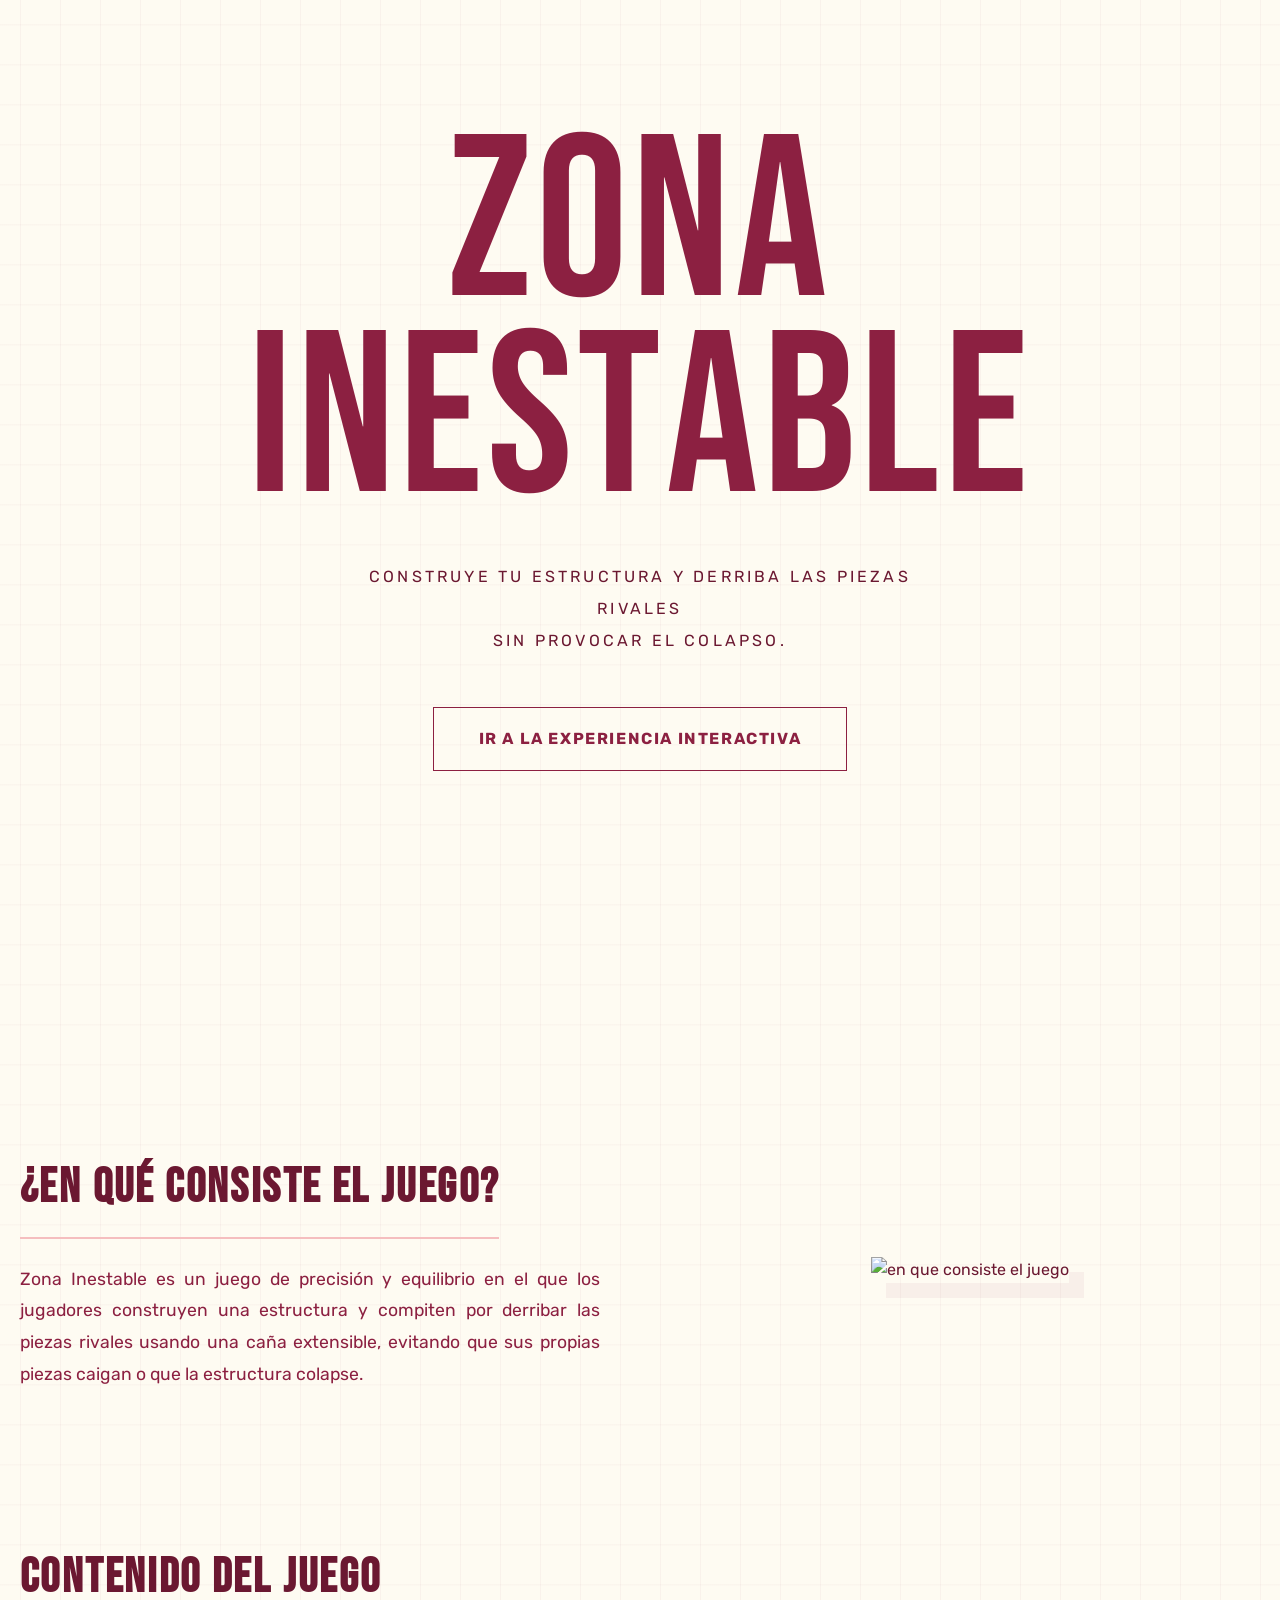
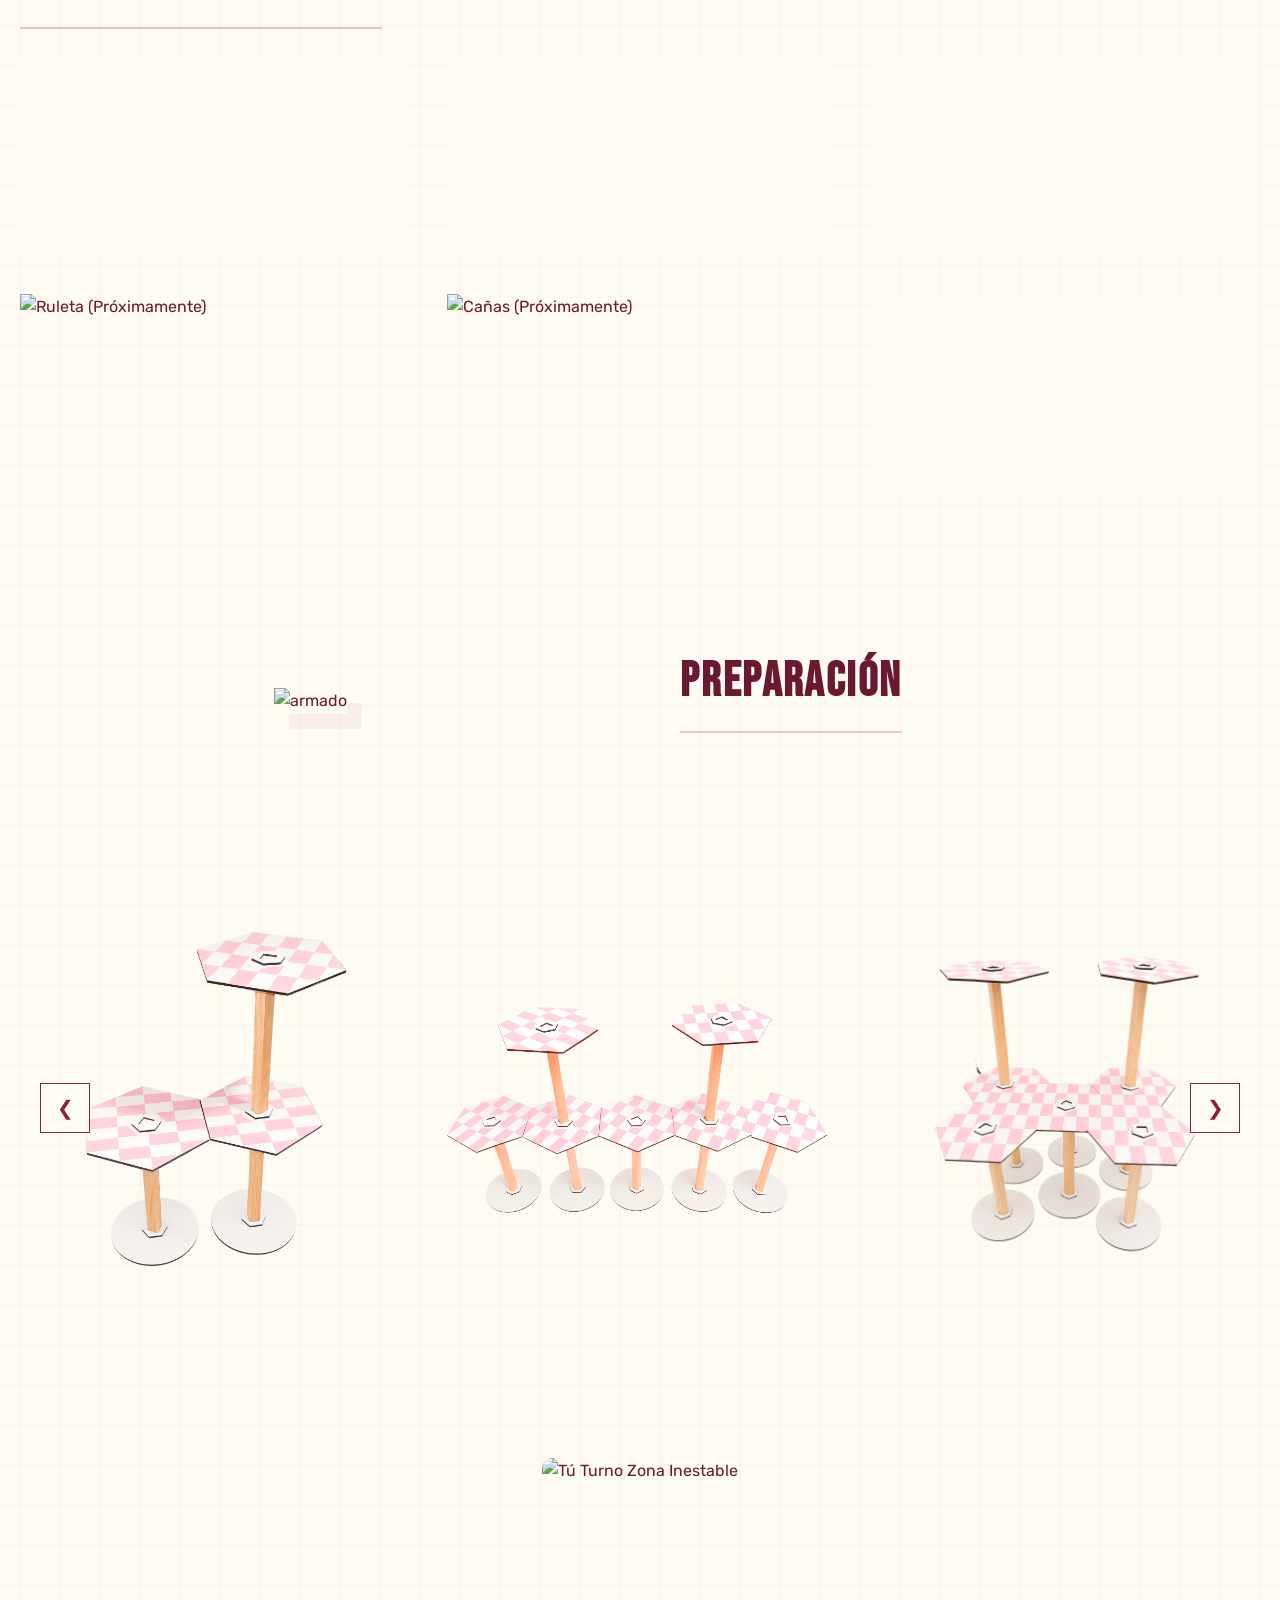
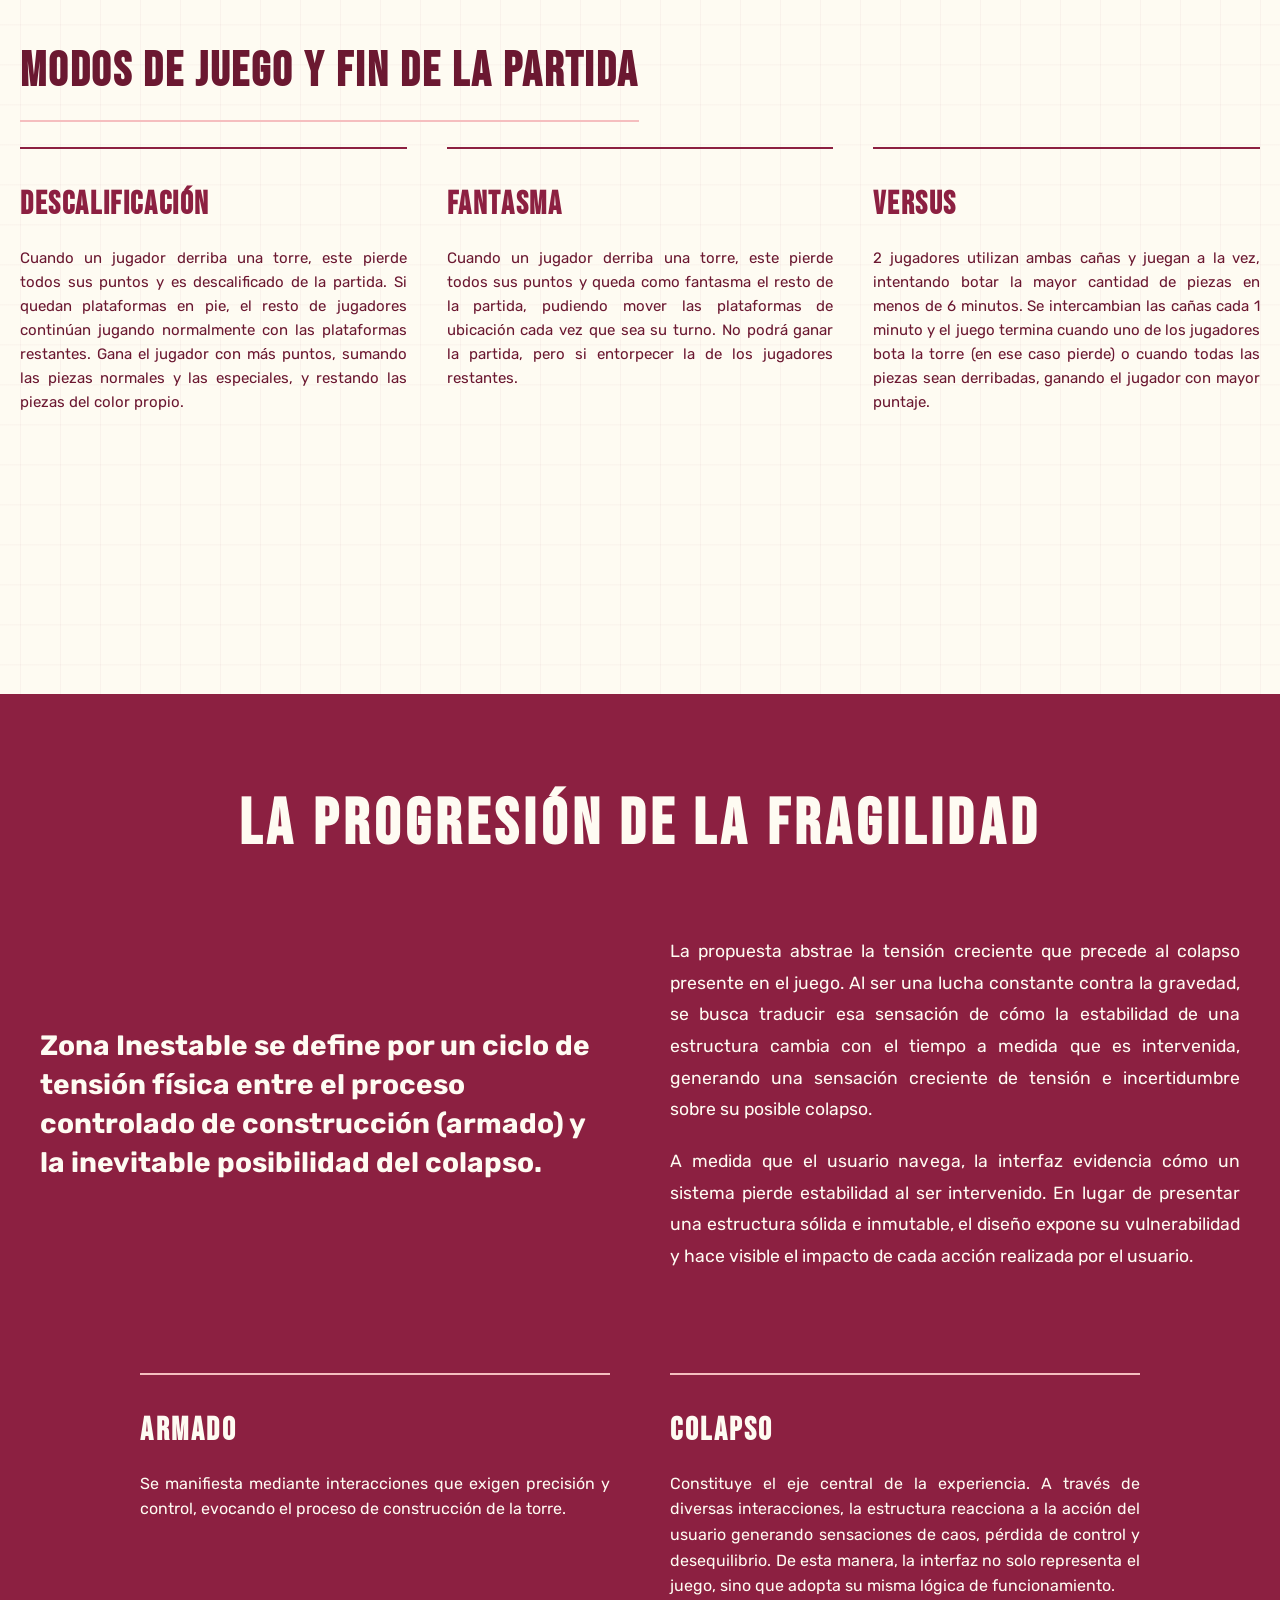
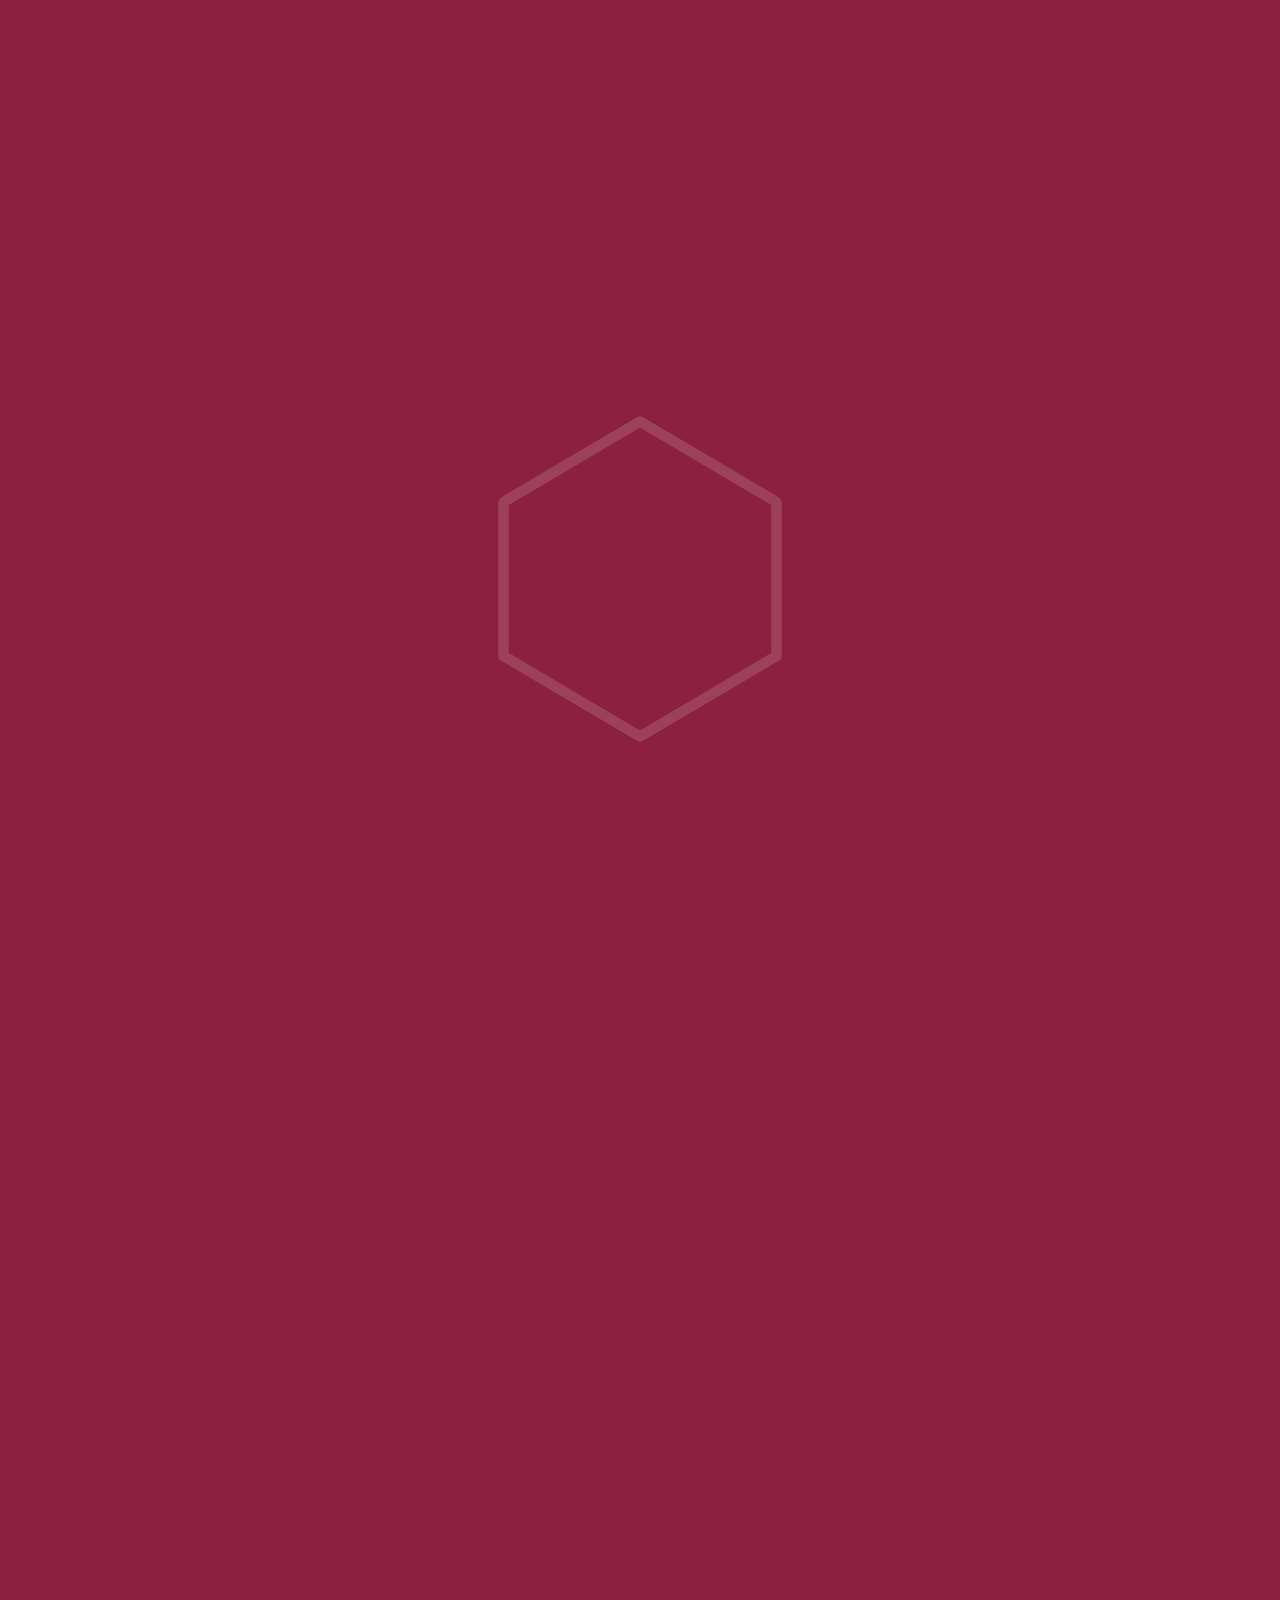
==== index.html @ d94d2a82 "Primera subida del juego Zona Inestable" ====
<!DOCTYPE html>
<html lang="es">
<head>
    <meta charset="UTF-8">
    <meta name="viewport" content="width=device-width, initial-scale=1.0">
    <title>Landing - Zona Inestable</title>
    
    <script type="importmap">
        {
            "imports": {
                "three": "https://unpkg.com/three@0.160.0/build/three.module.js"
            }
        }
    </script>
    
    <link rel="stylesheet" href="style.css">
</head>
<body>

    <nav class="franja-nav" id="main-nav">
        <ul class="nav-list">
            <li><a href="#que-es" class="nav-link">Qué es</a></li>
            <li><a href="#galeria" class="nav-link">Contenido</a></li>
            <li><a href="#preparacion" class="nav-link">Preparación</a></li>
            <li><a href="#tu-turno" class="nav-link">Tu Turno</a></li>
            <li><a href="#modos" class="nav-link">Modos</a></li>
            <li><a href="#concepto" class="nav-link">Concepto</a></li>
        </ul>
    </nav>

    <section class="hero" id="slide-hero">
        <div class="hero-content">
            <h1 class="hero-title" id="hero-title">
                <span class="word">
                    <span class="letter z-tension">Z</span><span class="letter">O</span><span class="letter">N</span><span class="letter">A</span>
                </span>
                <br>
                <span class="word inestable-tension">
                    <span class="letter">I</span><span class="letter">N</span><span class="letter">E</span><span class="letter">S</span><span class="letter">T</span><span class="letter">A</span><span class="letter">B</span><span class="letter">L</span><span class="letter">E</span>
                </span>
            </h1>
            <p class="hero-subtitle">
                Construye tu estructura y derriba las piezas rivales <br> sin provocar el colapso.
            </p>
            <a href="juego.html" class="btn hero-btn">IR A LA EXPERIENCIA INTERACTIVA</a>
        </div>
    </section>

    <section class="seccion-juego scroll-section" id="que-es">
        <div class="bloque-informacion">
            <h2 class="titulo-seccion">¿En qué consiste el juego?</h2>
            <p class="cuerpo-texto">
                Zona Inestable es un juego de precisión y equilibrio en el que los jugadores construyen una estructura y compiten por derribar las piezas rivales usando una caña extensible, evitando que sus propias piezas caigan o que la estructura colapse. <br>
            </p>
        </div>
        <div class="bloque-imagen">
            <img src="assets/enqueconsisteeljuego.gif" alt="en que consiste el juego">
        </div>
    </section>

<section id="galeria" class="galeria scroll-section">
    <h2>CONTENIDO DEL JUEGO</h2>
    <div class="grid">
        <div id="contenedor-plataforma-3d" class="item-3d"></div>
        <div id="contenedor-pilar-3d" class="item-3d"></div>
        <div id="contenedor-base-3d" class="item-3d"></div>
        
        <img src="assets/ruleta.png" alt="Ruleta (Próximamente)">
        <img src="assets/canas.png" alt="Cañas (Próximamente)">
        <div id="contenedor-conjunto-piezas-3d" class="item-3d"></div>
    </div>
</section>

    <div class="lightbox" id="lightbox">
        <span class="cerrar">&times;</span>
        <img id="imagen-ampliada" src="" alt="">
    </div>

    <section class="seccion-juego inversa scroll-section" id="preparacion">
        <div class="bloque-informacion">
            <h2 class="titulo-seccion">PREPARACIÓN</h2>
            <p class="cuerpo-texto">
               
        </div>
        <div class="bloque-imagen">
            <img src="assets/armado.gif" alt="armado">
        </div>
    </section>

    <div class="carrusel-container">
        <div class="carrusel-track" id="track">
            <img src="assets/torre editable 1.png" id="foto1" alt="torre 1.png">
            <img src="assets/torre editable 2.png" id="foto2" alt="torre 2.png">
            <img src="assets/torre editable 3.png" id="foto3" alt="torre 3.png">
            <img src="assets/torre editable 4.png" id="foto4" alt="torre 4.png">
            <img src="assets/torre editable 5.png" id="foto5" alt="torre 5.png">
        </div>
        <button class="btn-carrusel prev" onclick="mover(-1)">&#10094;</button>
        <button class="btn-carrusel next" onclick="mover(1)">&#10095;</button>
    </div>

    
        <div style="flex: 1; display: flex; justify-content: center;">
            <img src="tu-imagen.jpg" alt="Tú Turno Zona Inestable" style="max-width: 100%; height: auto; border-radius: 10px;">
        </div>
    </section>

    <section class="contenedor-principal scroll-section" id="modos">
        <h1 class="titulo-seccion">MODOS DE JUEGO Y FIN DE LA PARTIDA</h1>
        <div class="grid-modos">
            <article class="tarjeta-modo">
                <h2>DESCALIFICACIÓN</h2>
                <p>Cuando un jugador derriba una torre, este pierde todos sus puntos y es descalificado de la partida. Si quedan plataformas en pie, el resto de jugadores continúan jugando normalmente con las plataformas restantes. Gana el jugador con más puntos, sumando las piezas normales y las especiales, y restando las piezas del color propio.</p>
            </article>

            <article class="tarjeta-modo">
                <h2>FANTASMA</h2>
                <p>Cuando un jugador derriba una torre, este pierde todos sus puntos y queda como fantasma el resto de la partida, pudiendo mover las plataformas de ubicación cada vez que sea su turno. No podrá ganar la partida, pero si entorpecer la de los jugadores restantes.</p>
            </article>

            <article class="tarjeta-modo">
                <h2>VERSUS</h2>
                <p>2 jugadores utilizan ambas cañas y juegan a la vez, intentando botar la mayor cantidad de piezas en menos de 6 minutos. Se intercambian las cañas cada 1 minuto y el juego termina cuando uno de los jugadores bota la torre (en ese caso pierde) o cuando todas las piezas sean derribadas, ganando el jugador con mayor puntaje.</p>
            </article>
        </div>
    </section>

    <section class="seccion-concepto scroll-section" id="concepto">
        <div class="contenedor-principal">
            <h2 class="titulo-concepto">LA PROGRESIÓN DE LA FRAGILIDAD</h2>
            <div class="dos-columnas-texto">
                <div class="columna">
                    <p class="destacado">Zona Inestable se define por un ciclo de tensión física entre el proceso controlado de construcción (armado) y la inevitable posibilidad del colapso.</p>
                </div>
                <div class="columna">
                    <p>La propuesta abstrae la tensión creciente que precede al colapso presente en el juego. Al ser una lucha constante contra la gravedad, se busca traducir esa sensación de cómo la estabilidad de una estructura cambia con el tiempo a medida que es intervenida, generando una sensación creciente de tensión e incertidumbre sobre su posible colapso.</p>
                    <p>A medida que el usuario navega, la interfaz evidencia cómo un sistema pierde estabilidad al ser intervenido. En lugar de presentar una estructura sólida e inmutable, el diseño expone su vulnerabilidad y hace visible el impacto de cada acción realizada por el usuario.</p>
                </div>
            </div>

            <div class="concepto-fases">
                <div class="tarjeta-fase armado">
                    <h3>ARMADO</h3>
                    <p>Se manifiesta mediante interacciones que exigen precisión y control, evocando el proceso de construcción de la torre.</p>
                </div>
                <div class="tarjeta-fase colapso">
                    <h3>COLAPSO</h3>
                    <p>Constituye el eje central de la experiencia. A través de diversas interacciones, la estructura reacciona a la acción del usuario generando sensaciones de caos, pérdida de control y desequilibrio. De esta manera, la interfaz no solo representa el juego, sino que adopta su misma lógica de funcionamiento.</p>
                </div>
            </div>
        </div>
    </section>

    <section class="portal-transicion">
      <div class="portal-sticky">
        <div class="portal-circulo-wrapper">
          
          <svg class="portal-svg" viewBox="0 0 100 100">
            <polygon class="figura-fondo" points="50,5 89,28 89,72 50,95 11,72 11,28"></polygon>
            <polygon class="figura-progreso" pathLength="100" points="50,5 89,28 89,72 50,95 11,72 11,28"></polygon>
          </svg>

          <div id="boton-portal" class="portal-enlace">
            <span class="texto-entrar">EXPERIENCIA<br>INTERACTIVA</span>
          </div>

        </div>
      </div>
    </section>


<script src="https://cdnjs.cloudflare.com/ajax/libs/gsap/3.12.2/gsap.min.js"></script>
    <script src="https://cdnjs.cloudflare.com/ajax/libs/gsap/3.12.2/ScrollTrigger.min.js"></script>
    <script src="script.js"></script>
    
    <script type="module" src="plataforma3d.js"></script>
    <script type="module" src="pilar3d.js"></script> 
    <script type="module" src="base3d.js"></script> <script type="module" src="conjuntopiezas3d.js"></script>
    
</body>
</html>
---- style.css ----
@import url('https://fonts.googleapis.com/css2?family=Rubik:wght@400;700;900&display=swap');
@import url('https://fonts.googleapis.com/css2?family=Bebas+Neue&display=swap');

* {
    margin: 0;
    padding: 0;
    box-sizing: border-box;
}

html {
    scroll-behavior: smooth;
}

/* ================================= */
/* GLOBAL Y RETÍCULA ARQUITECTÓNICA  */
/* ================================= */
body {
    font-family: 'Rubik', sans-serif;
    background-color: #FEFBF2;
    /* Retícula muy sutil de fondo */
    background-image: 
        linear-gradient(rgba(140, 32, 65, 0.04) 1px, transparent 1px),
        linear-gradient(90deg, rgba(140, 32, 65, 0.04) 1px, transparent 1px);
    background-size: 40px 40px;
    background-position: center center;
    color: #6B1831;
    line-height: 1.6;
}

/* ================================= */
/* HERO (PORTADA EDITORIAL)          */
/* ================================= */
.hero {
    position: relative;
    height: 100vh;
    display: flex;
    justify-content: center;
    align-items: center;
    text-align: center;
    overflow: hidden; 
}

/* El plano arquitectónico que aparece con el scroll */
.hero-grid-bg {
    position: absolute;
    inset: 0;

    background-image:
        linear-gradient(rgba(140,32,65,.08) 1px, transparent 1px),
        linear-gradient(90deg, rgba(140,32,65,.08) 1px, transparent 1px);

    background-size: 80px 80px;

    opacity: 0;

    transform-origin: center center;

    z-index: 1;

    pointer-events: none;
}

.hero-content {
    position: relative;
    z-index: 2;
    max-width: 1000px;
    padding: 20px;
    display: flex;
    flex-direction: column;
    align-items: center;
}

/* Título Monumental */
.hero h1.hero-title {
    font-family: 'Bebas Neue', sans-serif;
    font-size: clamp(10rem, 18vw, 18rem);
    line-height: 0.85;
    letter-spacing: 0.02em;
    font-weight: normal;
    margin-bottom: 40px;
    color: #8C2041;
}

/* Estructura modular del título */
.hero-title .word {
    display: inline-flex;
    overflow: visible;
}

.hero-title .letter {
    display: inline-block;
    /* Punto de anclaje inferior para simular peso estructural */
    transform-origin: bottom center; 
    will-change: transform;
}

/* Subtítulo Editorial */
.hero-subtitle {
    font-family: 'Rubik', sans-serif;
    font-size: 1rem;
    text-transform: uppercase;
    letter-spacing: 0.2em; /* Tracking amplio y refinado */
    text-align: center;
    line-height: 2;
    color: #6B1831;
    margin-bottom: 50px;   
    max-width: 600px;
    margin-left: auto;
    margin-right: auto;
}

/* Botón Minimalista */
.hero-btn {
    display: inline-block;
    padding: 18px 45px;
    background: transparent;
    color: #8C2041;
    border: 1px solid #8C2041;
    border-radius: 0px; /* Bordes rectos y afilados */
    font-weight: 700;
    letter-spacing: 0.1em;
    text-decoration: none;
    transition: all 0.4s cubic-bezier(0.165, 0.84, 0.44, 1);
    font-family: 'Rubik', sans-serif;
    text-transform: uppercase;
}

.hero-btn:hover {
    transform: translateY(-4px);
    background-color: #8C2041;
    color: #FEFBF2;
    box-shadow: 0 15px 25px rgba(140, 32, 65, 0.15); /* Sombra tensa */
}


/* ================================= */
/* ESTRUCTURA INTERNA DE SECCIONES   */
/* ================================= */
.seccion-juego, .galeria, .contenedor-principal {
    max-width: 1400px;
    margin-left: auto;
    margin-right: auto;
    padding: 0 20px; 
}

.seccion-juego {
    display: flex;         
    align-items: center;   
    justify-content: space-between; 
    gap: 80px;          
}

.seccion-juego.inversa {
    flex-direction: row-reverse;
}

.bloque-informacion {
    flex: 1;          
    text-align: left; 
}

.bloque-imagen {
    flex: 1;          
    display: flex;
    justify-content: center;
}

.bloque-imagen img {
    max-width: 100%;       
    height: auto;
    border-radius: 0px; /* Arquitectónico, sin bordes redondeados */
    box-shadow: 15px 15px 0px rgba(140, 32, 65, 0.05); /* Sombra de offset constructiva */
}

.titulo-seccion, .galeria h2 {
    font-family: 'Bebas Neue', sans-serif;
    font-size: 48px; /* Títulos con más jerarquía */
    text-align: left; 
    color: #6B1831;
    letter-spacing: 0.05em; 
    text-transform: uppercase;
    margin-bottom: 25px;
    border-bottom: 2px solid #F5BEBF; /* Viga base sutil */
    padding-bottom: 10px;
    display: inline-block;
}

.cuerpo-texto {
    font-family: 'Rubik', sans-serif;
    font-size: 1.1rem;
    font-weight: 400;
    line-height: 1.8;
    color: #8C2041; 
    text-align: justify; /* Look editorial */
}

/* ================================= */
/* GALERÍA                           */
/* ================================= */
.grid {
    display: grid;
    /* Cambiamos de 4 a 3 columnas iguales */
    grid-template-columns: repeat(3, 1fr); 
    /* Aumenté un poco la separación (de 20px a 40px) para que respiren mejor al ser más grandes */
    gap: 40px; 
}

.grid img {
    width: 100%;
    height: 200px;      
    object-fit: cover;  
    border-radius: 0px; /* Geométrico */
    cursor: pointer;
    transition: transform 0.4s cubic-bezier(0.165, 0.84, 0.44, 1);
}

.grid img:hover {
    transform: scale(1.05);
}

.lightbox {
    display: none;
    position: fixed;
    inset: 0;
    background: rgba(0,0,0,.9);
    justify-content: center;
    align-items: center;
    z-index: 999;
}

.lightbox img {
    max-width: 90%;
    max-height: 85%;
    border-radius: 0px;
}

.cerrar {
    position: absolute;
    top: 20px;
    right: 40px;
    color: white;
    font-size: 3rem;
    cursor: pointer;
}

/* ================================= */
/* CARRUSEL                          */
/* ================================= */
.carrusel-container {
    overflow: hidden;
    width: 100%;
    position: relative; 
}

.carrusel-track {
    display: flex;
    transition: transform 0.6s cubic-bezier(0.165, 0.84, 0.44, 1); 
}

.carrusel-track img {
    min-width: 33.33%; 
    height: 400px; 
    padding: 10px;
    transition: transform 0.4s ease; 
    cursor: pointer; 
    position: relative; 
}

.carrusel-track img:hover {
    transform: scale(1.05); 
    z-index: 5; 
}

.btn-carrusel {
    position: absolute;
    top: 50%;
    transform: translateY(-50%);
    background-color: #FEFBF2;
    color: #8C2041;
    border: 1px solid #8C2041;
    width: 50px;
    height: 50px;
    border-radius: 0px; /* Geométrico */
    font-size: 20px;
    cursor: pointer;
    z-index: 10;
    display: flex;
    justify-content: center;
    align-items: center;
    transition: all 0.3s ease;
}

.btn-carrusel.prev { left: 40px; }
.btn-carrusel.next { right: 40px; }

.btn-carrusel:hover {
    background-color: #8C2041;
    color: #FEFBF2;
}

#foto1 { object-fit: contain; object-position: center; background-color: transparent; }
#foto2 { object-fit: contain; background-color: transparent; }
#foto3 { object-fit: contain; padding: 20px; background-color: transparent; }
#foto4 { object-fit: cover; object-position: top; background-color: transparent; }
#foto5 { object-fit: cover; background-color: transparent; }

/* ================================= */
/* MODOS DE JUEGO (TARJETAS)         */
/* ================================= */
.grid-modos {
    display: flex;
    gap: 40px;
    justify-content: space-between;
}

.tarjeta-modo {
    background-color: transparent; /* Aspecto editorial, sin cajas de color */
    border-top: 2px solid #8C2041; /* Viga superior */
    border-radius: 0px;
    padding: 30px 0;
    flex: 1;
    box-shadow: none;
    transition: transform 0.4s ease;
}

.tarjeta-modo:hover {
    transform: translateY(-5px); /* Tensión de levantamiento sutil */
}

.tarjeta-modo h2 {
    font-family: 'Bebas Neue', sans-serif;
    color: #8C2041;
    font-size: 32px;
    letter-spacing: 0.05em;
    margin-bottom: 15px;
}

.tarjeta-modo p {
    font-family: 'Rubik', sans-serif;
    font-size: 15px;
    color: #6B1831;
    text-align: justify;
    line-height: 1.6;
}

/* ================================================= */
/* SECCIÓN CONCEPTUAL Y PORTAL (FONDO FRAMBUESA)     */
/* ================================================= */
.seccion-concepto {
    background-color: #8C2041; 
    padding: 80px 20px 100px 20px; 
    width: 100%; 
}

.seccion-concepto .contenedor-principal {
    margin-top: 0 !important; 
    margin-bottom: 0 !important;
}

.titulo-concepto {
    font-family: 'Bebas Neue', sans-serif;
    font-size: 64px;
    color: #FEFBF2; 
    letter-spacing: 0.08em;
    text-align: center; 
    margin-bottom: 60px; 
}

.dos-columnas-texto {
    display: flex;
    gap: 60px; 
    justify-content: space-between;
    align-items: center; 
}

.dos-columnas-texto .columna {
    flex: 1; 
    text-align: left;
}

.dos-columnas-texto p {
    font-family: 'Rubik', sans-serif;
    font-size: 1.1rem;
    color: #FEFBF2; 
    line-height: 1.8;
    margin-bottom: 20px;
    text-align: justify;
}

.dos-columnas-texto .destacado {
    font-size: 28px;
    font-weight: 700; 
    line-height: 1.4;
    text-align: left;
}

.concepto-fases {
    display: flex;
    max-width: 1000px;
    margin: 80px auto 0 auto; 
    gap: 60px;
    justify-content: center;
}

.tarjeta-fase {
    flex: 1;
    padding: 30px 0;
    border: none;
    border-top: 2px solid #F5BEBF; /* Viga de contraste */
    border-radius: 0px;
    background-color: transparent; 
    transition: all 0.5s cubic-bezier(0.165, 0.84, 0.44, 1); 
    text-align: left;
}

.tarjeta-fase h3 {
    font-family: 'Bebas Neue', sans-serif;
    font-size: 32px;
    letter-spacing: 0.08em;
    margin-bottom: 15px;
    color: #FEFBF2; 
}

.tarjeta-fase p {
    font-family: 'Rubik', sans-serif;
    font-size: 16px;
    line-height: 1.6;
    color: #FEFBF2; 
    text-align: justify;
}

.tarjeta-fase.armado:hover,
.tarjeta-fase.colapso:hover {
    background-color: transparent; 
    transform: translateY(-8px); 
    border-color: #A6DDE5; /* Toque celeste sutil en la viga al pasar el mouse */
    box-shadow: none; 
}

/* ================================= */
/* PORTAL DE TRANSICIÓN FINAL        */
/* ================================= */
.portal-transicion {
  height: 600vh; 
  background-color: #8C2041; 
  position: relative;
  margin-top: 0; 
  width: 100%;
}

.portal-sticky {
  position: sticky;
  top: 0;
  height: 100vh; 
  display: flex;
  justify-content: center;
  align-items: center;
  overflow: hidden;
}

.portal-circulo-wrapper {
  position: relative;
  width: 350px; 
  height: 350px;
}

.portal-svg {
  width: 100%;
  height: 100%;
}

.portal-svg polygon {
  fill: none;
  stroke-width: 3; 
  stroke-linejoin: round; 
}

.figura-fondo {
  stroke: rgba(254, 251, 242, 0.15); 
}

.figura-progreso {
  stroke: #FEFBF2; 
  stroke-dasharray: 100; 
  stroke-dashoffset: 100; 
  filter: drop-shadow(0px 0px 8px rgba(254, 251, 242, 0.6)); 
}

.portal-enlace {
  position: absolute;
  top: 0; left: 0; right: 0; bottom: 0;
  display: flex;
  justify-content: center;
  align-items: center;
  text-align: center;
  color: #FEFBF2; 
  font-family: 'Rubik', sans-serif; 
  font-size: 20px;
  letter-spacing: 2px;
  font-weight: bold;
  opacity: 0; 
  transform: scale(0.9);
  transition: opacity 0.5s ease, transform 0.5s ease;
}

/* ================================= */
/* MENÚ DE NAVEGACIÓN FLOTANTE       */
/* ================================= */
.franja-nav {
    position: fixed; 
    top: 0; 
    left: 0; 
    width: 100%; 
    height: 80px;
    padding: 0 4vw; 
    display: flex; 
    justify-content: flex-end; 
    align-items: center;
    background: #FEFBF2; 
    backdrop-filter: blur(5px);
    border-bottom: 1px solid rgba(140, 32, 65, 0.1); 
    z-index: 1000;
    opacity: 0; 
    transform: translateY(-20px); 
    transition: all 0.5s ease;
}

.franja-nav.is-visible { 
    opacity: 1; 
    transform: translateY(0); 
}

.nav-list {
    display: flex;
    gap: 30px;
    list-style: none;
    margin: 0;
    padding: 0;
}

.nav-link {
    text-decoration: none; 
    color: #a89c9f; 
    font-size: 0.85rem;
    font-weight: bold; 
    letter-spacing: 1px; 
    text-transform: uppercase;
    transition: color 0.3s ease;
    font-family: 'Rubik', sans-serif;
}

.nav-link:hover { color: #8C2041; }
.nav-link.active-nav { color: #8C2041; border-bottom: 2px solid #8C2041; padding-bottom: 5px; }

/* ================================= */
/* RESPONSIVE (MÓVILES)              */
/* ================================= */
@media(max-width: 768px) {
    .hero h1.hero-title { font-size: 80px; }
    .hero p.hero-subtitle { font-size: 0.9rem; letter-spacing: 0.1em; }
    
    .seccion-juego, .seccion-juego.inversa {
        flex-direction: column;
        text-align: center;
        gap: 40px;
    }
    
    .bloque-informacion, .cuerpo-texto, .titulo-seccion {
        text-align: center; 
    }
    
    .grid { grid-template-columns: repeat(2, 1fr); }
    .grid-modos { flex-direction: column; }
    
    .dos-columnas-texto {
        flex-direction: column;
        gap: 30px;
    }
    .titulo-concepto {
        font-size: 40px;
    }

    .concepto-fases {
        flex-direction: column;
    }
}

/* ================================================= */
/* TABLERO DE CONTROL DE SALTOS (SCROLL-MARGIN)      */
/* ================================================= */
#que-es { scroll-margin-top: 140px; }
#galeria { scroll-margin-top: 160px; }
#preparacion { scroll-margin-top: 120px; }
#tu-turno { scroll-margin-top: 130px; }
#modos { scroll-margin-top: 150px; }
#concepto { scroll-margin-top: 88px; }

/* ================================= */
/* TABLERO DE MÁRGENES INDIVIDUALES  */
/* ================================= */
#que-es {
    margin-top: 250px;     
    margin-bottom: 150px; 
}

#galeria {
    margin-top: 150px;
    margin-bottom: 150px;
}

#preparacion {
    margin-top: 150px;
    margin-bottom: 150px;
}

.carrusel-container {
    margin-top: 150px;
    margin-bottom: 150px;
}

#tu-turno {
    margin-top: 150px;
    margin-bottom: 150px;
}

#modos {
    margin-top: 150px;
    margin-bottom: 250px; 
}

.seccion-concepto {
    margin-top: 150px; 
    margin-bottom: 0px; 
}


.hero-title {
    position: relative;
    z-index: 5;
}

.hero-subtitle {
    position: relative;
    z-index: 5;
}

.hero-btn {
    position: relative;
    z-index: 5;
}


/* ================================================= */
/* TENSIÓN ESTRUCTURAL (HERO)                        */
/* ================================================= */
.z-tension {
    display: inline-block;
    /* Movemos el centro de gravedad a la esquina inferior derecha. 
       Esto simula que el pilar pivota y resiste desde su base */
    transform-origin: bottom right; 
    will-change: transform;
}


.inestable-tension {
    display: inline-block;
    /* Que la palabra pivote desde su esquina inferior derecha, igual que la Z */
    transform-origin: bottom right; 
    will-change: transform;
}










/* ================================= */
/* CONTENEDOR 3D INTERACTIVO GALERÍA */
/* ================================= */
.item-3d {
    width: 100%;
    height: 200px; /* Misma altura que tus imágenes de la grid */
    background-color: #FEFBF2; /* Fondo crema para integrarlo */
    cursor: grab;
    position: relative;
    overflow: hidden;
    display: flex;
    justify-content: center;
    align-items: center;
}

.item-3d:active {
    cursor: grabbing; /* Cambia el cursor cuando haces click */
}

.item-3d canvas {
    display: block;
    width: 100% !important;
    height: 100% !important;
    outline: none;
}
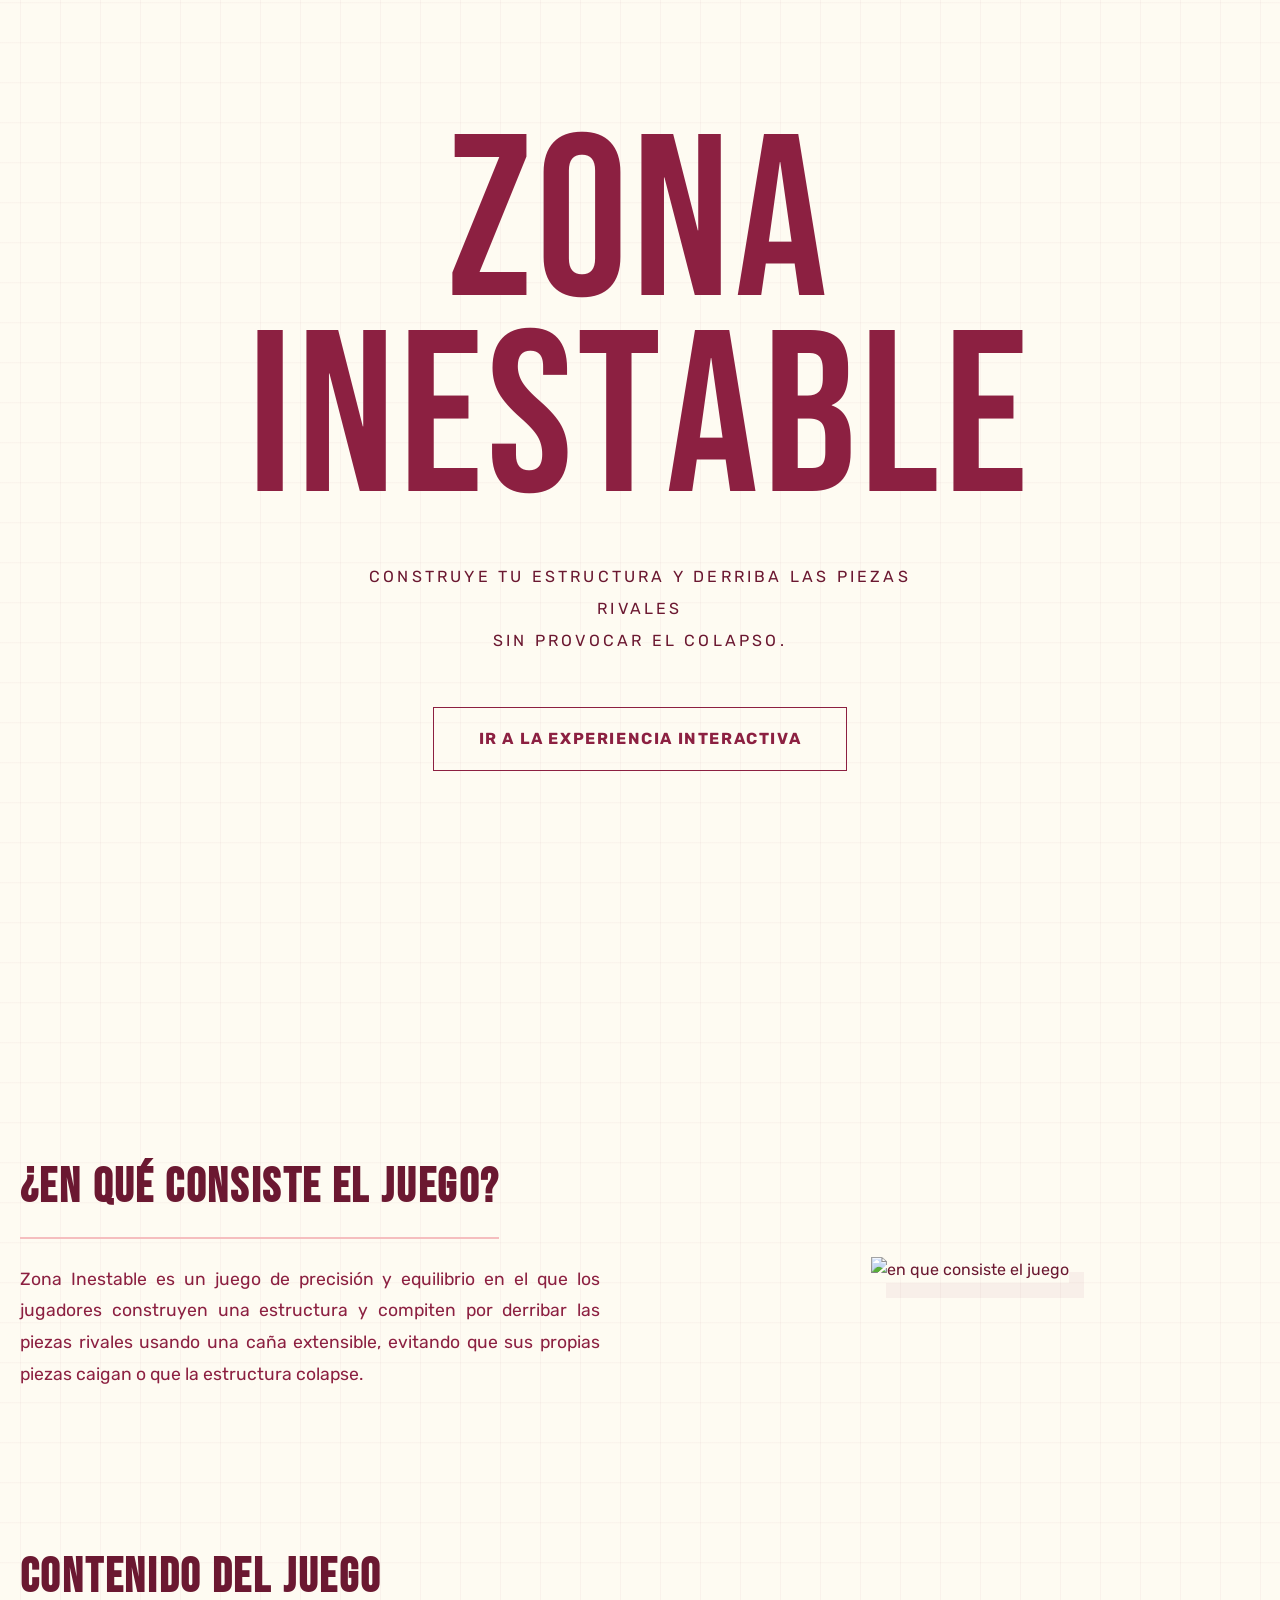
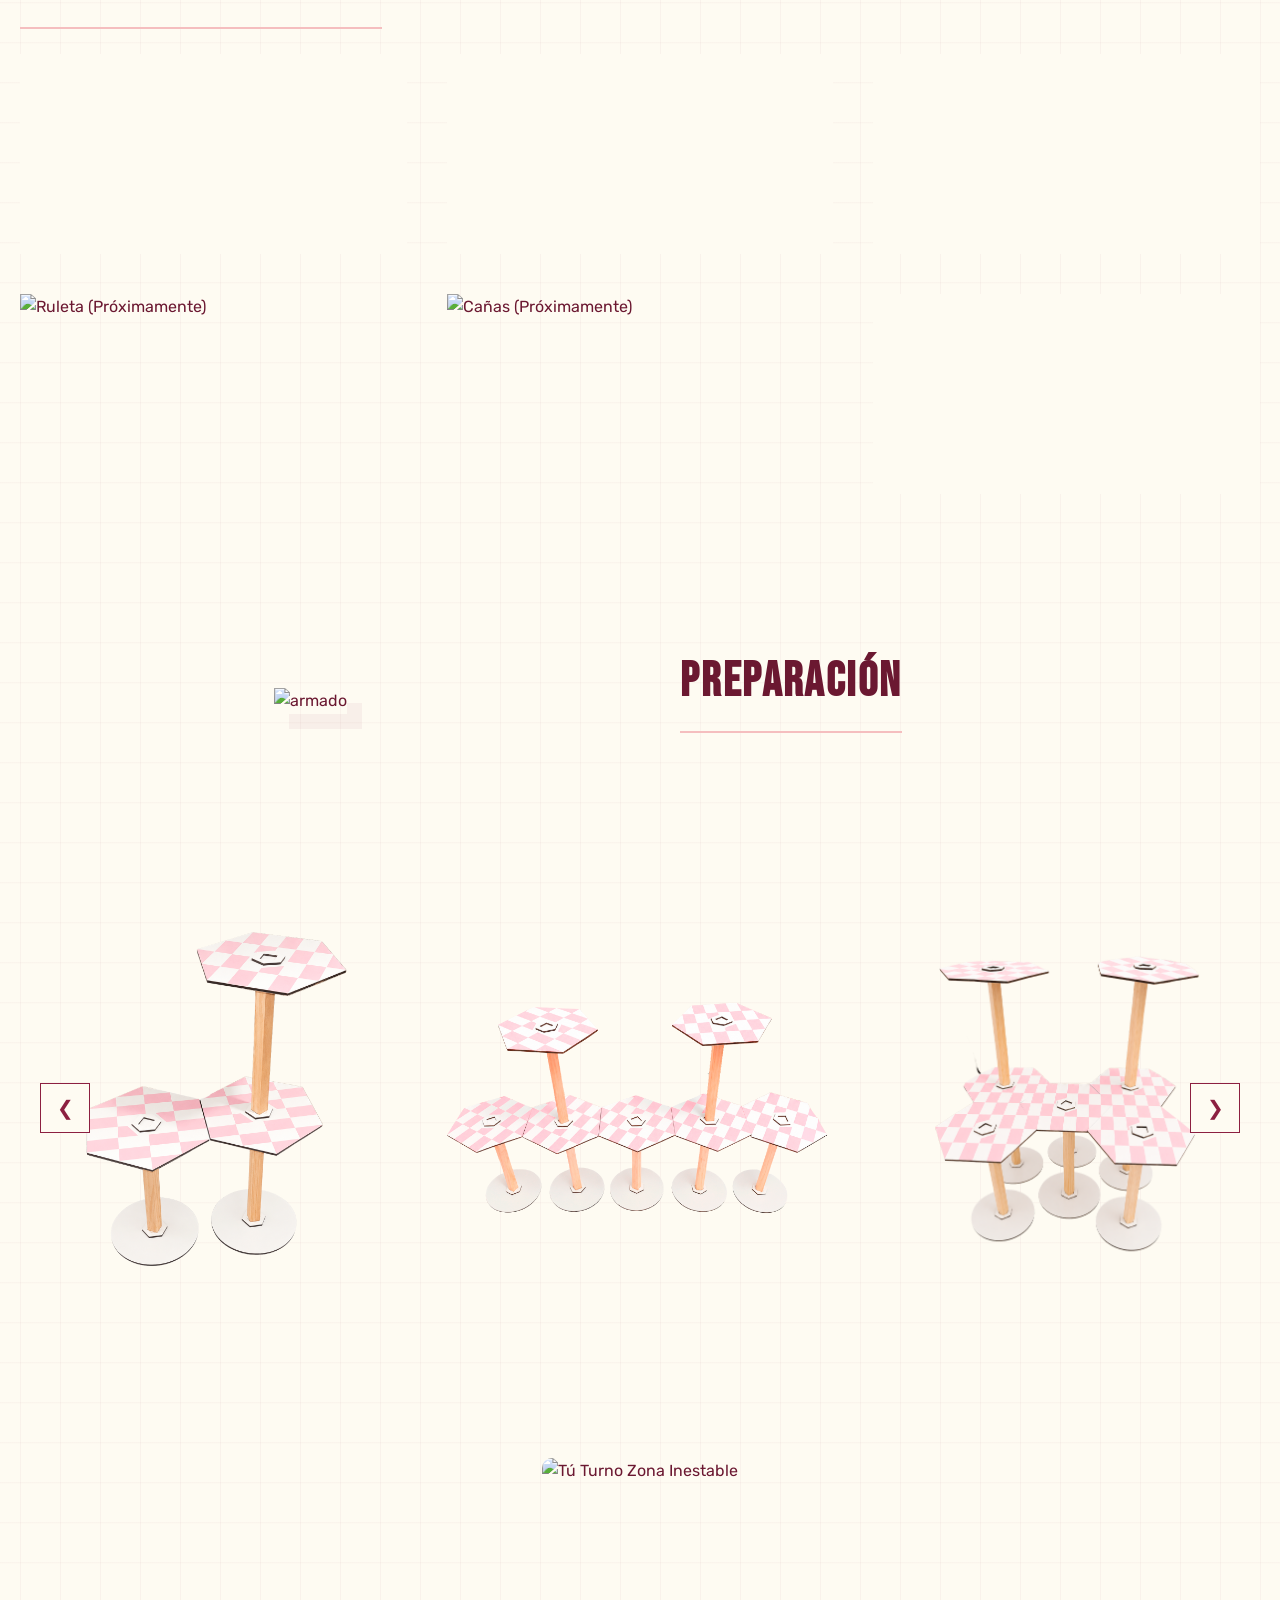
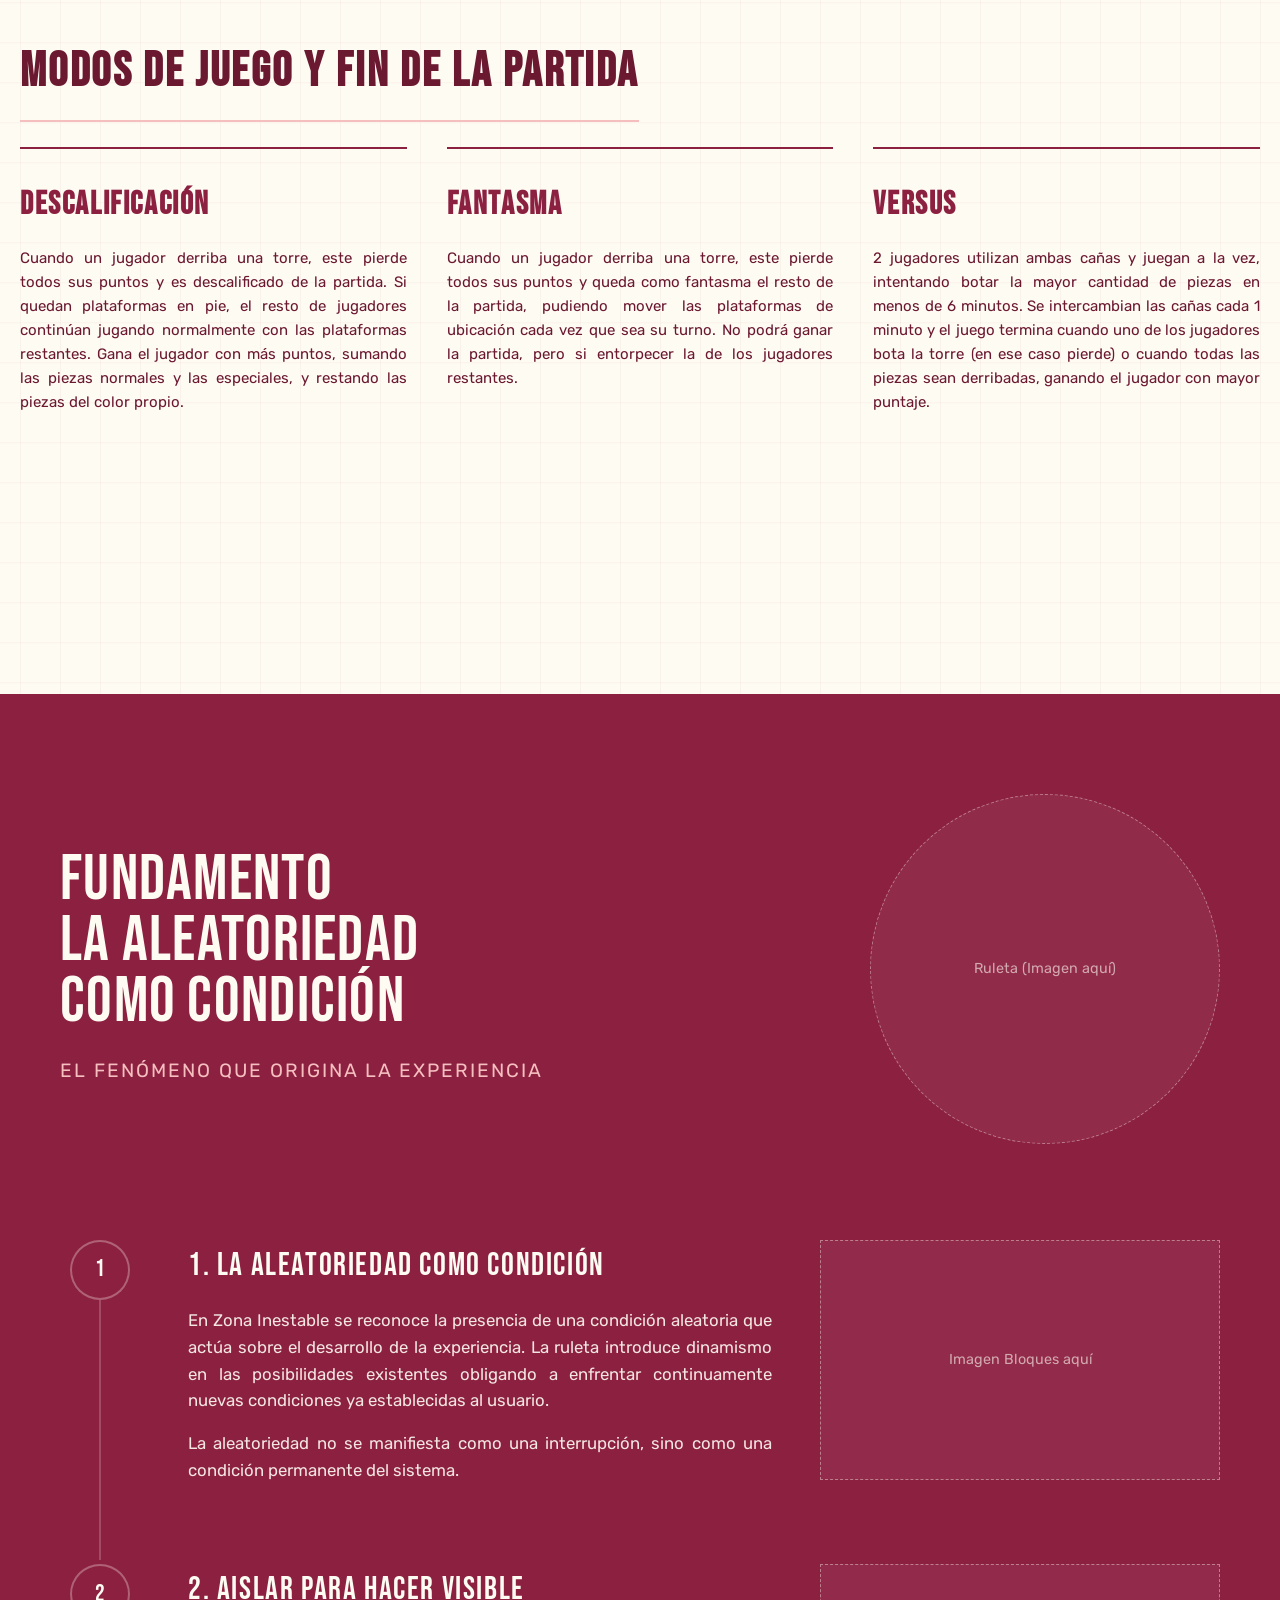
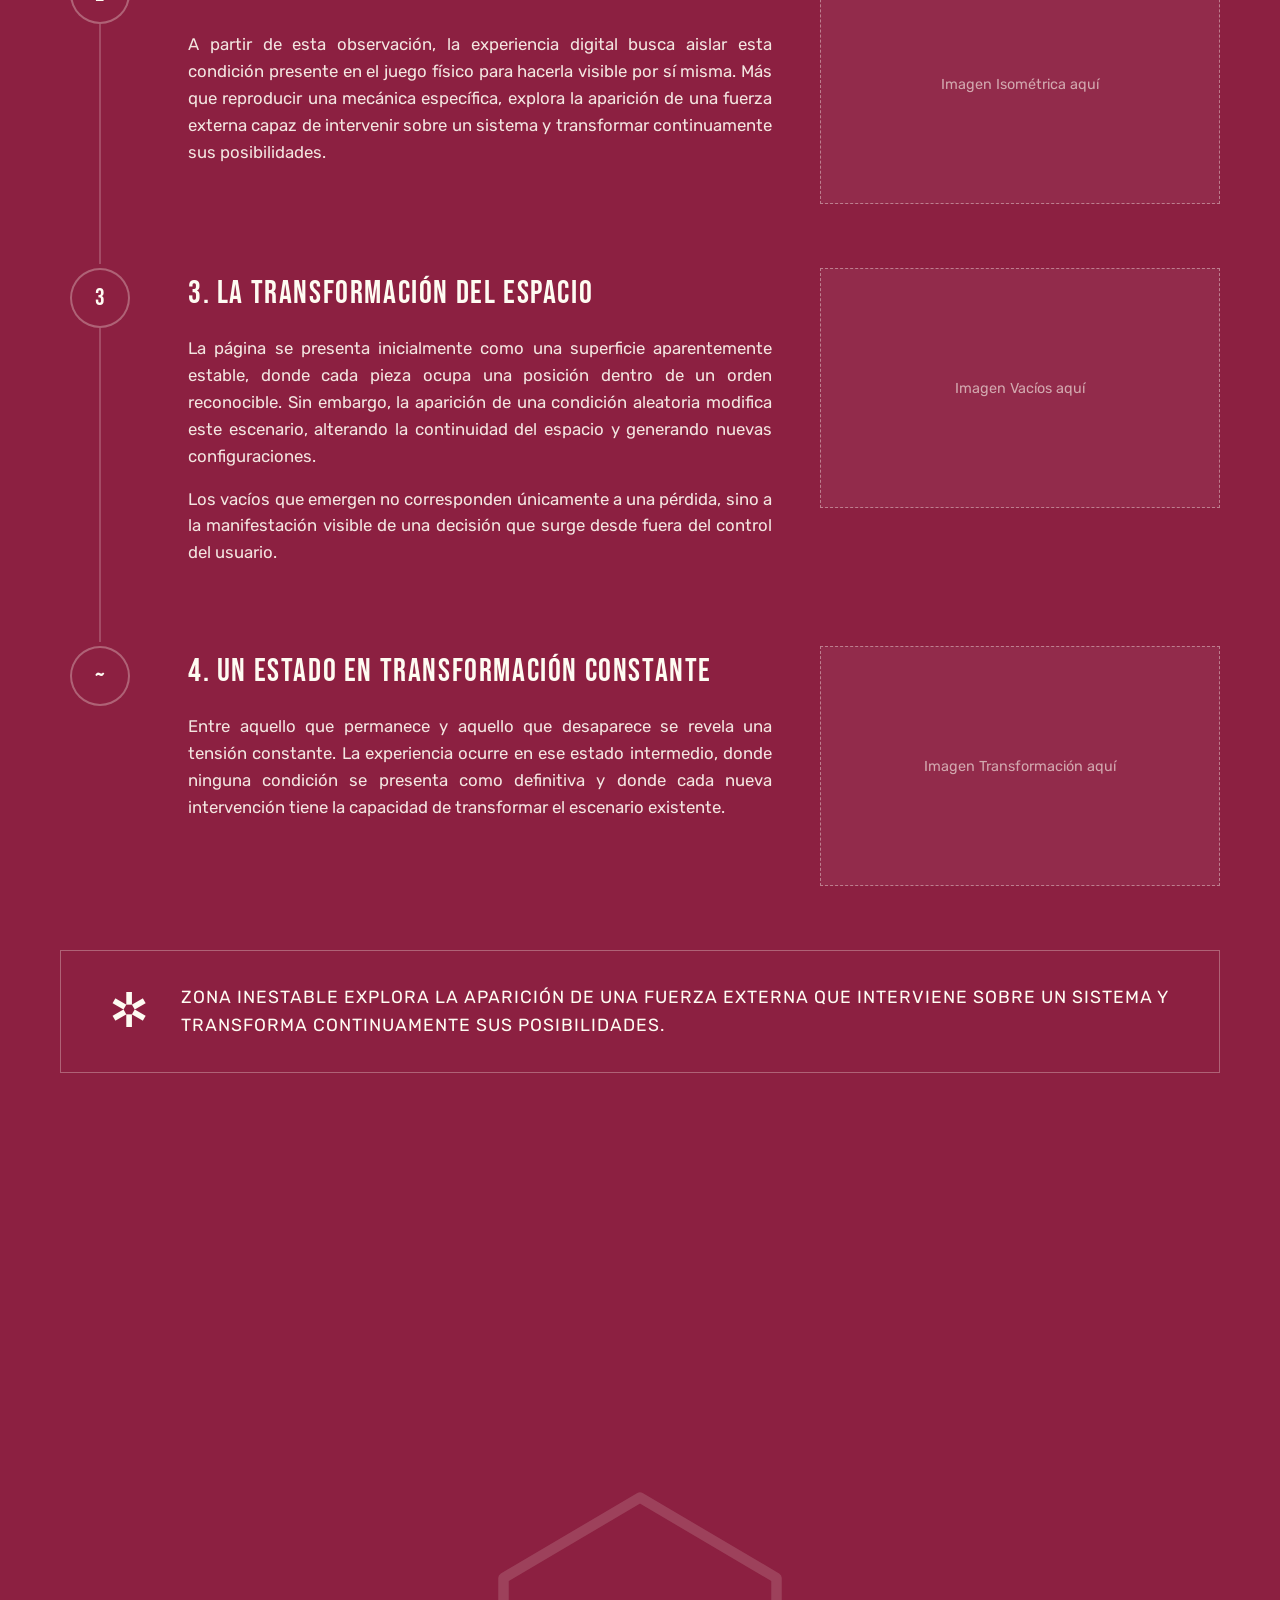
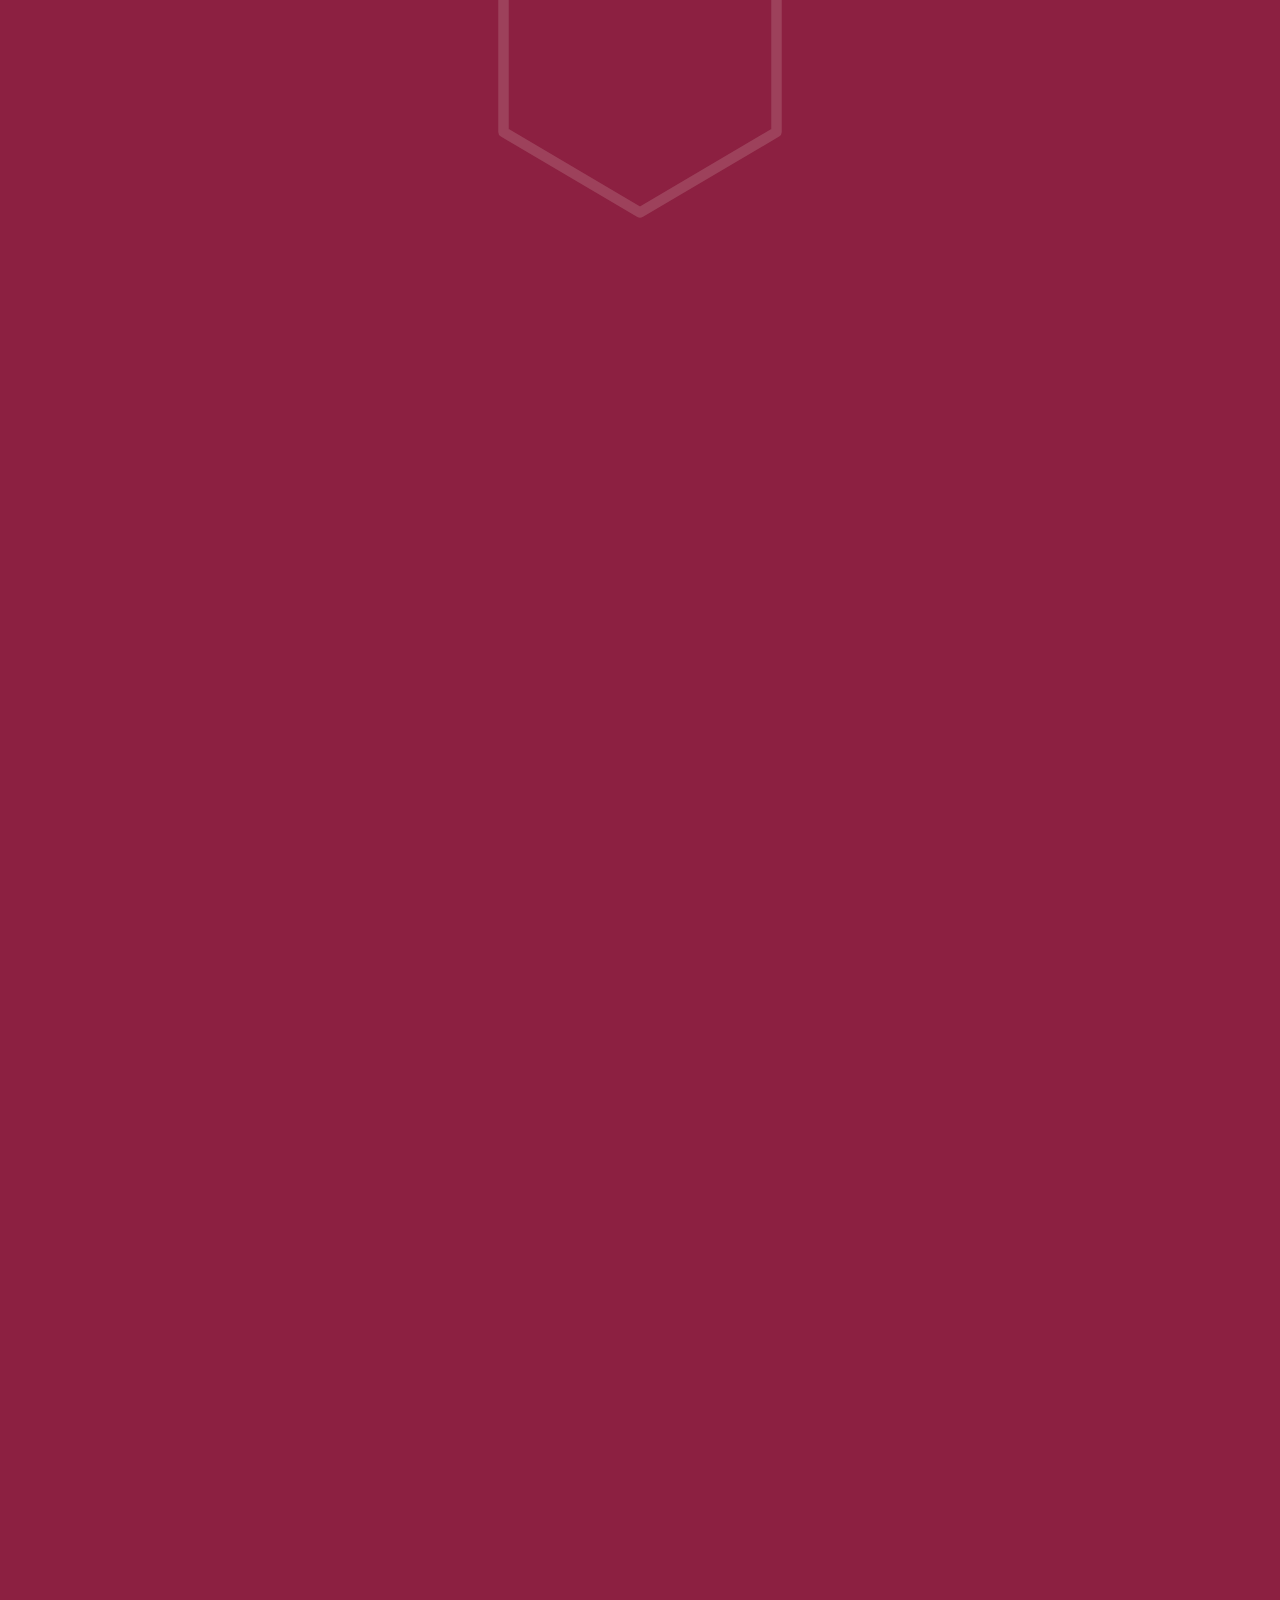
==== commit 208504d3: "commit 3" ====
--- a/index.html
+++ b/index.html
@@ -58,18 +58,18 @@
         </div>
     </section>
 
-<section id="galeria" class="galeria scroll-section">
-    <h2>CONTENIDO DEL JUEGO</h2>
-    <div class="grid">
-        <div id="contenedor-plataforma-3d" class="item-3d"></div>
-        <div id="contenedor-pilar-3d" class="item-3d"></div>
-        <div id="contenedor-base-3d" class="item-3d"></div>
-        
-        <img src="assets/ruleta.png" alt="Ruleta (Próximamente)">
-        <img src="assets/canas.png" alt="Cañas (Próximamente)">
-        <div id="contenedor-conjunto-piezas-3d" class="item-3d"></div>
-    </div>
-</section>
+    <section id="galeria" class="galeria scroll-section">
+        <h2>CONTENIDO DEL JUEGO</h2>
+        <div class="grid">
+            <div id="contenedor-plataforma-3d" class="item-3d"></div>
+            <div id="contenedor-pilar-3d" class="item-3d"></div>
+            <div id="contenedor-base-3d" class="item-3d"></div>
+            
+            <img src="assets/ruleta.png" alt="Ruleta (Próximamente)">
+            <img src="assets/canas.png" alt="Cañas (Próximamente)">
+            <div id="contenedor-conjunto-piezas-3d" class="item-3d"></div>
+        </div>
+    </section>
 
     <div class="lightbox" id="lightbox">
         <span class="cerrar">&times;</span>
@@ -79,8 +79,7 @@
     <section class="seccion-juego inversa scroll-section" id="preparacion">
         <div class="bloque-informacion">
             <h2 class="titulo-seccion">PREPARACIÓN</h2>
-            <p class="cuerpo-texto">
-               
+            <p class="cuerpo-texto"></p>
         </div>
         <div class="bloque-imagen">
             <img src="assets/armado.gif" alt="armado">
@@ -99,7 +98,7 @@
         <button class="btn-carrusel next" onclick="mover(1)">&#10095;</button>
     </div>
 
-    
+    <section class="seccion-juego scroll-section" id="tu-turno">
         <div style="flex: 1; display: flex; justify-content: center;">
             <img src="tu-imagen.jpg" alt="Tú Turno Zona Inestable" style="max-width: 100%; height: auto; border-radius: 10px;">
         </div>
@@ -125,29 +124,86 @@
         </div>
     </section>
 
-    <section class="seccion-concepto scroll-section" id="concepto">
+    <section class="seccion-fundamento scroll-section" id="concepto">
         <div class="contenedor-principal">
-            <h2 class="titulo-concepto">LA PROGRESIÓN DE LA FRAGILIDAD</h2>
-            <div class="dos-columnas-texto">
-                <div class="columna">
-                    <p class="destacado">Zona Inestable se define por un ciclo de tensión física entre el proceso controlado de construcción (armado) y la inevitable posibilidad del colapso.</p>
+            
+            <div class="fundamento-intro">
+                <div class="fundamento-text">
+                    <h1>FUNDAMENTO<br>LA ALEATORIEDAD<br>COMO CONDICIÓN</h1>
+                    <p>EL FENÓMENO QUE ORIGINA LA EXPERIENCIA</p>
                 </div>
-                <div class="columna">
-                    <p>La propuesta abstrae la tensión creciente que precede al colapso presente en el juego. Al ser una lucha constante contra la gravedad, se busca traducir esa sensación de cómo la estabilidad de una estructura cambia con el tiempo a medida que es intervenida, generando una sensación creciente de tensión e incertidumbre sobre su posible colapso.</p>
-                    <p>A medida que el usuario navega, la interfaz evidencia cómo un sistema pierde estabilidad al ser intervenido. En lugar de presentar una estructura sólida e inmutable, el diseño expone su vulnerabilidad y hace visible el impacto de cada acción realizada por el usuario.</p>
+                <div class="fundamento-image">
+                    <div class="placeholder circle-placeholder">Ruleta (Imagen aquí)</div>
                 </div>
             </div>
 
-            <div class="concepto-fases">
-                <div class="tarjeta-fase armado">
-                    <h3>ARMADO</h3>
-                    <p>Se manifiesta mediante interacciones que exigen precisión y control, evocando el proceso de construcción de la torre.</p>
-                </div>
-                <div class="tarjeta-fase colapso">
-                    <h3>COLAPSO</h3>
-                    <p>Constituye el eje central de la experiencia. A través de diversas interacciones, la estructura reacciona a la acción del usuario generando sensaciones de caos, pérdida de control y desequilibrio. De esta manera, la interfaz no solo representa el juego, sino que adopta su misma lógica de funcionamiento.</p>
+            <div class="timeline-section">
+                <article class="timeline-item">
+                    <div class="timeline-icon">
+                        <div class="circle-icon">1</div>
+                        <div class="vertical-line"></div>
+                    </div>
+                    <div class="timeline-content">
+                        <h2>1. LA ALEATORIEDAD COMO CONDICIÓN</h2>
+                        <p>En Zona Inestable se reconoce la presencia de una condición aleatoria que actúa sobre el desarrollo de la experiencia. La ruleta introduce dinamismo en las posibilidades existentes obligando a enfrentar continuamente nuevas condiciones ya establecidas al usuario.</p>
+                        <p>La aleatoriedad no se manifiesta como una interrupción, sino como una condición permanente del sistema.</p>
+                    </div>
+                    <div class="timeline-image">
+                        <div class="placeholder rect-placeholder">Imagen Bloques aquí</div>
+                    </div>
+                </article>
+
+                <article class="timeline-item">
+                    <div class="timeline-icon">
+                        <div class="circle-icon">2</div>
+                        <div class="vertical-line"></div>
+                    </div>
+                    <div class="timeline-content">
+                        <h2>2. AISLAR PARA HACER VISIBLE</h2>
+                        <p>A partir de esta observación, la experiencia digital busca aislar esta condición presente en el juego físico para hacerla visible por sí misma. Más que reproducir una mecánica específica, explora la aparición de una fuerza externa capaz de intervenir sobre un sistema y transformar continuamente sus posibilidades.</p>
+                    </div>
+                    <div class="timeline-image">
+                        <div class="placeholder rect-placeholder">Imagen Isométrica aquí</div>
+                    </div>
+                </article>
+
+                <article class="timeline-item">
+                    <div class="timeline-icon">
+                        <div class="circle-icon">3</div>
+                        <div class="vertical-line"></div>
+                    </div>
+                    <div class="timeline-content">
+                        <h2>3. LA TRANSFORMACIÓN DEL ESPACIO</h2>
+                        <p>La página se presenta inicialmente como una superficie aparentemente estable, donde cada pieza ocupa una posición dentro de un orden reconocible. Sin embargo, la aparición de una condición aleatoria modifica este escenario, alterando la continuidad del espacio y generando nuevas configuraciones.</p>
+                        <p>Los vacíos que emergen no corresponden únicamente a una pérdida, sino a la manifestación visible de una decisión que surge desde fuera del control del usuario.</p>
+                    </div>
+                    <div class="timeline-image">
+                        <div class="placeholder rect-placeholder">Imagen Vacíos aquí</div>
+                    </div>
+                </article>
+
+                <article class="timeline-item">
+                    <div class="timeline-icon">
+                        <div class="circle-icon">~</div> 
+                        <div class="vertical-line"></div>
+                    </div>
+                    <div class="timeline-content">
+                        <h2>4. UN ESTADO EN TRANSFORMACIÓN CONSTANTE</h2>
+                        <p>Entre aquello que permanece y aquello que desaparece se revela una tensión constante. La experiencia ocurre en ese estado intermedio, donde ninguna condición se presenta como definitiva y donde cada nueva intervención tiene la capacidad de transformar el escenario existente.</p>
+                    </div>
+                    <div class="timeline-image">
+                        <div class="placeholder rect-placeholder">Imagen Transformación aquí</div>
+                    </div>
+                </article>
+            </div>
+
+            <div class="bottom-banner">
+                <div class="banner-icon">✲</div>
+                <div class="banner-text">
+                    ZONA INESTABLE EXPLORA LA APARICIÓN DE UNA FUERZA EXTERNA QUE INTERVIENE SOBRE UN SISTEMA Y TRANSFORMA CONTINUAMENTE SUS POSIBILIDADES.
                 </div>
             </div>
+
         </div>
     </section>
 
@@ -168,14 +224,14 @@
       </div>
     </section>
 
-
-<script src="https://cdnjs.cloudflare.com/ajax/libs/gsap/3.12.2/gsap.min.js"></script>
+    <script src="https://cdnjs.cloudflare.com/ajax/libs/gsap/3.12.2/gsap.min.js"></script>
     <script src="https://cdnjs.cloudflare.com/ajax/libs/gsap/3.12.2/ScrollTrigger.min.js"></script>
     <script src="script.js"></script>
     
     <script type="module" src="plataforma3d.js"></script>
     <script type="module" src="pilar3d.js"></script> 
-    <script type="module" src="base3d.js"></script> <script type="module" src="conjuntopiezas3d.js"></script>
+    <script type="module" src="base3d.js"></script> 
+    <script type="module" src="conjuntopiezas3d.js"></script>
     
 </body>
-</html>
+</html>
--- a/style.css
+++ b/style.css
@@ -17,7 +17,6 @@
 body {
     font-family: 'Rubik', sans-serif;
     background-color: #FEFBF2;
-    /* Retícula muy sutil de fondo */
     background-image: 
         linear-gradient(rgba(140, 32, 65, 0.04) 1px, transparent 1px),
         linear-gradient(90deg, rgba(140, 32, 65, 0.04) 1px, transparent 1px);
@@ -40,23 +39,16 @@
     overflow: hidden; 
 }
 
-/* El plano arquitectónico que aparece con el scroll */
 .hero-grid-bg {
     position: absolute;
     inset: 0;
-
     background-image:
         linear-gradient(rgba(140,32,65,.08) 1px, transparent 1px),
         linear-gradient(90deg, rgba(140,32,65,.08) 1px, transparent 1px);
-
     background-size: 80px 80px;
-
     opacity: 0;
-
     transform-origin: center center;
-
     z-index: 1;
-
     pointer-events: none;
 }
 
@@ -70,7 +62,6 @@
     align-items: center;
 }
 
-/* Título Monumental */
 .hero h1.hero-title {
     font-family: 'Bebas Neue', sans-serif;
     font-size: clamp(10rem, 18vw, 18rem);
@@ -81,25 +72,14 @@
     color: #8C2041;
 }
 
-/* Estructura modular del título */
-.hero-title .word {
-    display: inline-flex;
-    overflow: visible;
-}
-
-.hero-title .letter {
-    display: inline-block;
-    /* Punto de anclaje inferior para simular peso estructural */
-    transform-origin: bottom center; 
-    will-change: transform;
-}
-
-/* Subtítulo Editorial */
+.hero-title .word { display: inline-flex; overflow: visible; }
+.hero-title .letter { display: inline-block; transform-origin: bottom center; will-change: transform; }
+
 .hero-subtitle {
     font-family: 'Rubik', sans-serif;
     font-size: 1rem;
     text-transform: uppercase;
-    letter-spacing: 0.2em; /* Tracking amplio y refinado */
+    letter-spacing: 0.2em; 
     text-align: center;
     line-height: 2;
     color: #6B1831;
@@ -109,14 +89,13 @@
     margin-right: auto;
 }
 
-/* Botón Minimalista */
 .hero-btn {
     display: inline-block;
     padding: 18px 45px;
     background: transparent;
     color: #8C2041;
     border: 1px solid #8C2041;
-    border-radius: 0px; /* Bordes rectos y afilados */
+    border-radius: 0px; 
     font-weight: 700;
     letter-spacing: 0.1em;
     text-decoration: none;
@@ -129,9 +108,8 @@
     transform: translateY(-4px);
     background-color: #8C2041;
     color: #FEFBF2;
-    box-shadow: 0 15px 25px rgba(140, 32, 65, 0.15); /* Sombra tensa */
-}
-
+    box-shadow: 0 15px 25px rgba(140, 32, 65, 0.15); 
+}
 
 /* ================================= */
 /* ESTRUCTURA INTERNA DE SECCIONES   */
@@ -154,33 +132,25 @@
     flex-direction: row-reverse;
 }
 
-.bloque-informacion {
-    flex: 1;          
-    text-align: left; 
-}
-
-.bloque-imagen {
-    flex: 1;          
-    display: flex;
-    justify-content: center;
-}
+.bloque-informacion { flex: 1; text-align: left; }
+.bloque-imagen { flex: 1; display: flex; justify-content: center; }
 
 .bloque-imagen img {
     max-width: 100%;       
     height: auto;
-    border-radius: 0px; /* Arquitectónico, sin bordes redondeados */
-    box-shadow: 15px 15px 0px rgba(140, 32, 65, 0.05); /* Sombra de offset constructiva */
+    border-radius: 0px; 
+    box-shadow: 15px 15px 0px rgba(140, 32, 65, 0.05); 
 }
 
 .titulo-seccion, .galeria h2 {
     font-family: 'Bebas Neue', sans-serif;
-    font-size: 48px; /* Títulos con más jerarquía */
+    font-size: 48px; 
     text-align: left; 
     color: #6B1831;
     letter-spacing: 0.05em; 
     text-transform: uppercase;
     margin-bottom: 25px;
-    border-bottom: 2px solid #F5BEBF; /* Viga base sutil */
+    border-bottom: 2px solid #F5BEBF; 
     padding-bottom: 10px;
     display: inline-block;
 }
@@ -191,7 +161,7 @@
     font-weight: 400;
     line-height: 1.8;
     color: #8C2041; 
-    text-align: justify; /* Look editorial */
+    text-align: justify; 
 }
 
 /* ================================= */
@@ -199,9 +169,7 @@
 /* ================================= */
 .grid {
     display: grid;
-    /* Cambiamos de 4 a 3 columnas iguales */
     grid-template-columns: repeat(3, 1fr); 
-    /* Aumenté un poco la separación (de 20px a 40px) para que respiren mejor al ser más grandes */
     gap: 40px; 
 }
 
@@ -209,94 +177,42 @@
     width: 100%;
     height: 200px;      
     object-fit: cover;  
-    border-radius: 0px; /* Geométrico */
+    border-radius: 0px; 
     cursor: pointer;
     transition: transform 0.4s cubic-bezier(0.165, 0.84, 0.44, 1);
 }
 
-.grid img:hover {
-    transform: scale(1.05);
-}
+.grid img:hover { transform: scale(1.05); }
 
 .lightbox {
-    display: none;
-    position: fixed;
-    inset: 0;
-    background: rgba(0,0,0,.9);
-    justify-content: center;
-    align-items: center;
-    z-index: 999;
-}
-
-.lightbox img {
-    max-width: 90%;
-    max-height: 85%;
-    border-radius: 0px;
-}
-
-.cerrar {
-    position: absolute;
-    top: 20px;
-    right: 40px;
-    color: white;
-    font-size: 3rem;
-    cursor: pointer;
-}
+    display: none; position: fixed; inset: 0; background: rgba(0,0,0,.9);
+    justify-content: center; align-items: center; z-index: 999;
+}
+
+.lightbox img { max-width: 90%; max-height: 85%; border-radius: 0px; }
+.cerrar { position: absolute; top: 20px; right: 40px; color: white; font-size: 3rem; cursor: pointer; }
 
 /* ================================= */
 /* CARRUSEL                          */
 /* ================================= */
-.carrusel-container {
-    overflow: hidden;
-    width: 100%;
-    position: relative; 
-}
-
-.carrusel-track {
-    display: flex;
-    transition: transform 0.6s cubic-bezier(0.165, 0.84, 0.44, 1); 
-}
-
+.carrusel-container { overflow: hidden; width: 100%; position: relative; }
+.carrusel-track { display: flex; transition: transform 0.6s cubic-bezier(0.165, 0.84, 0.44, 1); }
 .carrusel-track img {
-    min-width: 33.33%; 
-    height: 400px; 
-    padding: 10px;
-    transition: transform 0.4s ease; 
-    cursor: pointer; 
-    position: relative; 
-}
-
-.carrusel-track img:hover {
-    transform: scale(1.05); 
-    z-index: 5; 
-}
+    min-width: 33.33%; height: 400px; padding: 10px;
+    transition: transform 0.4s ease; cursor: pointer; position: relative; 
+}
+.carrusel-track img:hover { transform: scale(1.05); z-index: 5; }
 
 .btn-carrusel {
-    position: absolute;
-    top: 50%;
-    transform: translateY(-50%);
-    background-color: #FEFBF2;
-    color: #8C2041;
-    border: 1px solid #8C2041;
-    width: 50px;
-    height: 50px;
-    border-radius: 0px; /* Geométrico */
-    font-size: 20px;
-    cursor: pointer;
-    z-index: 10;
-    display: flex;
-    justify-content: center;
-    align-items: center;
-    transition: all 0.3s ease;
+    position: absolute; top: 50%; transform: translateY(-50%); background-color: #FEFBF2;
+    color: #8C2041; border: 1px solid #8C2041; width: 50px; height: 50px;
+    border-radius: 0px; font-size: 20px; cursor: pointer; z-index: 10;
+    display: flex; justify-content: center; align-items: center; transition: all 0.3s ease;
 }
 
 .btn-carrusel.prev { left: 40px; }
 .btn-carrusel.next { right: 40px; }
-
-.btn-carrusel:hover {
-    background-color: #8C2041;
-    color: #FEFBF2;
-}
+.btn-carrusel:hover { background-color: #8C2041; color: #FEFBF2; }
 
 #foto1 { object-fit: contain; object-position: center; background-color: transparent; }
 #foto2 { object-fit: contain; background-color: transparent; }
@@ -307,135 +223,102 @@
 /* ================================= */
 /* MODOS DE JUEGO (TARJETAS)         */
 /* ================================= */
-.grid-modos {
-    display: flex;
-    gap: 40px;
-    justify-content: space-between;
-}
-
+.grid-modos { display: flex; gap: 40px; justify-content: space-between; }
 .tarjeta-modo {
-    background-color: transparent; /* Aspecto editorial, sin cajas de color */
-    border-top: 2px solid #8C2041; /* Viga superior */
-    border-radius: 0px;
-    padding: 30px 0;
-    flex: 1;
-    box-shadow: none;
-    transition: transform 0.4s ease;
-}
-
-.tarjeta-modo:hover {
-    transform: translateY(-5px); /* Tensión de levantamiento sutil */
-}
-
-.tarjeta-modo h2 {
-    font-family: 'Bebas Neue', sans-serif;
-    color: #8C2041;
-    font-size: 32px;
-    letter-spacing: 0.05em;
-    margin-bottom: 15px;
-}
-
-.tarjeta-modo p {
-    font-family: 'Rubik', sans-serif;
-    font-size: 15px;
-    color: #6B1831;
-    text-align: justify;
-    line-height: 1.6;
-}
+    background-color: transparent; border-top: 2px solid #8C2041; border-radius: 0px;
+    padding: 30px 0; flex: 1; box-shadow: none; transition: transform 0.4s ease;
+}
+.tarjeta-modo:hover { transform: translateY(-5px); }
+.tarjeta-modo h2 { font-family: 'Bebas Neue', sans-serif; color: #8C2041; font-size: 32px; letter-spacing: 0.05em; margin-bottom: 15px; }
+.tarjeta-modo p { font-family: 'Rubik', sans-serif; font-size: 15px; color: #6B1831; text-align: justify; line-height: 1.6; }
+
 
 /* ================================================= */
-/* SECCIÓN CONCEPTUAL Y PORTAL (FONDO FRAMBUESA)     */
+/* SECCIÓN FUNDAMENTO (NUEVA LÍNEA DE TIEMPO)        */
 /* ================================================= */
-.seccion-concepto {
+.seccion-fundamento {
     background-color: #8C2041; 
-    padding: 80px 20px 100px 20px; 
+    padding: 100px 20px 100px 20px; 
     width: 100%; 
-}
-
-.seccion-concepto .contenedor-principal {
+    color: #FEFBF2;
+}
+.seccion-fundamento .contenedor-principal {
     margin-top: 0 !important; 
     margin-bottom: 0 !important;
-}
-
-.titulo-concepto {
+    max-width: 1200px;
+}
+
+.fundamento-intro {
+    display: flex; justify-content: space-between; align-items: center;
+    margin-bottom: 6rem; gap: 2rem;
+}
+
+.fundamento-text h1 {
     font-family: 'Bebas Neue', sans-serif;
-    font-size: 64px;
-    color: #FEFBF2; 
-    letter-spacing: 0.08em;
-    text-align: center; 
-    margin-bottom: 60px; 
-}
-
-.dos-columnas-texto {
-    display: flex;
-    gap: 60px; 
-    justify-content: space-between;
-    align-items: center; 
-}
-
-.dos-columnas-texto .columna {
-    flex: 1; 
-    text-align: left;
-}
-
-.dos-columnas-texto p {
-    font-family: 'Rubik', sans-serif;
-    font-size: 1.1rem;
-    color: #FEFBF2; 
-    line-height: 1.8;
-    margin-bottom: 20px;
-    text-align: justify;
-}
-
-.dos-columnas-texto .destacado {
-    font-size: 28px;
-    font-weight: 700; 
-    line-height: 1.4;
-    text-align: left;
-}
-
-.concepto-fases {
-    display: flex;
-    max-width: 1000px;
-    margin: 80px auto 0 auto; 
-    gap: 60px;
-    justify-content: center;
-}
-
-.tarjeta-fase {
-    flex: 1;
-    padding: 30px 0;
-    border: none;
-    border-top: 2px solid #F5BEBF; /* Viga de contraste */
-    border-radius: 0px;
-    background-color: transparent; 
-    transition: all 0.5s cubic-bezier(0.165, 0.84, 0.44, 1); 
-    text-align: left;
-}
-
-.tarjeta-fase h3 {
-    font-family: 'Bebas Neue', sans-serif;
-    font-size: 32px;
-    letter-spacing: 0.08em;
-    margin-bottom: 15px;
-    color: #FEFBF2; 
-}
-
-.tarjeta-fase p {
-    font-family: 'Rubik', sans-serif;
-    font-size: 16px;
-    line-height: 1.6;
-    color: #FEFBF2; 
-    text-align: justify;
-}
-
-.tarjeta-fase.armado:hover,
-.tarjeta-fase.colapso:hover {
-    background-color: transparent; 
-    transform: translateY(-8px); 
-    border-color: #A6DDE5; /* Toque celeste sutil en la viga al pasar el mouse */
-    box-shadow: none; 
-}
+    font-size: clamp(3rem, 5vw, 5.5rem); font-weight: normal;
+    line-height: 0.95; margin-bottom: 1.5rem; letter-spacing: 0.02em; color: #FEFBF2;
+}
+
+.fundamento-text p {
+    font-family: 'Rubik', sans-serif; font-size: 1.2rem;
+    letter-spacing: 2px; color: #F5BEBF; 
+}
+
+/* Timeline (Grilla) */
+.timeline-section { display: flex; flex-direction: column; gap: 4rem; margin-bottom: 4rem; }
+.timeline-item { display: grid; grid-template-columns: 80px 1fr 400px; gap: 3rem; }
+
+.timeline-icon { display: flex; flex-direction: column; align-items: center; position: relative; }
+.circle-icon {
+    width: 60px; height: 60px; border: 2px solid rgba(254, 251, 242, 0.3); border-radius: 50%;
+    display: flex; justify-content: center; align-items: center; font-size: 1.5rem;
+    background-color: #8C2041; z-index: 2; font-family: 'Bebas Neue', sans-serif; color: #FEFBF2;
+}
+.vertical-line {
+    width: 2px; height: 100%; background-color: rgba(254, 251, 242, 0.2);
+    position: absolute; top: 60px; z-index: 1;
+}
+.timeline-item:last-child .vertical-line { display: none; }
+
+.timeline-content h2 {
+    font-family: 'Bebas Neue', sans-serif; font-size: 2rem;
+    letter-spacing: 0.05em; margin-bottom: 1rem; font-weight: normal; color: #FEFBF2;
+}
+.timeline-content p {
+    font-family: 'Rubik', sans-serif; font-size: 1.05rem; line-height: 1.6;
+    margin-bottom: 1rem; color: rgba(254, 251, 242, 0.9); text-align: justify;
+}
+
+/* Placeholders Interactivos */
+.placeholder {
+    background-color: rgba(254, 251, 242, 0.05);
+    border: 1px dashed rgba(254, 251, 242, 0.4);
+    display: flex; justify-content: center; align-items: center;
+    color: rgba(254, 251, 242, 0.6); font-size: 0.9rem; text-align: center;
+    cursor: crosshair; transition: all 0.3s ease; font-family: 'Rubik', sans-serif;
+}
+.circle-placeholder { width: 350px; height: 350px; border-radius: 50%; }
+.rect-placeholder { width: 100%; height: 240px; border-radius: 0px; }
+
+/* Banner Inferior */
+.bottom-banner {
+    border: 1px solid rgba(254, 251, 242, 0.3); border-radius: 0px;
+    padding: 2rem 3rem; display: flex; align-items: center; gap: 2rem;
+    margin-bottom: 2rem; color: #FEFBF2;
+}
+.banner-icon { font-size: 3rem; line-height: 1; }
+.banner-text { font-family: 'Rubik', sans-serif; font-size: 1.1rem; letter-spacing: 1px; line-height: 1.6; }
+
+/* Responsive Timeline */
+@media(max-width: 900px) {
+    .fundamento-intro { flex-direction: column; text-align: center; }
+    .circle-placeholder { width: 300px; height: 300px; }
+    .timeline-item { grid-template-columns: 60px 1fr; }
+    .timeline-image { grid-column: 2; margin-top: -1rem; }
+    .rect-placeholder { height: 180px; }
+    .bottom-banner { flex-direction: column; text-align: center; }
+}
+
 
 /* ================================= */
 /* PORTAL DE TRANSICIÓN FINAL        */
@@ -449,57 +332,21 @@
 }
 
 .portal-sticky {
-  position: sticky;
-  top: 0;
-  height: 100vh; 
-  display: flex;
-  justify-content: center;
-  align-items: center;
-  overflow: hidden;
-}
-
-.portal-circulo-wrapper {
-  position: relative;
-  width: 350px; 
-  height: 350px;
-}
-
-.portal-svg {
-  width: 100%;
-  height: 100%;
-}
-
-.portal-svg polygon {
-  fill: none;
-  stroke-width: 3; 
-  stroke-linejoin: round; 
-}
-
-.figura-fondo {
-  stroke: rgba(254, 251, 242, 0.15); 
-}
-
-.figura-progreso {
-  stroke: #FEFBF2; 
-  stroke-dasharray: 100; 
-  stroke-dashoffset: 100; 
-  filter: drop-shadow(0px 0px 8px rgba(254, 251, 242, 0.6)); 
-}
+  position: sticky; top: 0; height: 100vh; 
+  display: flex; justify-content: center; align-items: center; overflow: hidden;
+}
+
+.portal-circulo-wrapper { position: relative; width: 350px; height: 350px; }
+.portal-svg { width: 100%; height: 100%; }
+.portal-svg polygon { fill: none; stroke-width: 3; stroke-linejoin: round; }
+.figura-fondo { stroke: rgba(254, 251, 242, 0.15); }
+.figura-progreso { stroke: #FEFBF2; stroke-dasharray: 100; stroke-dashoffset: 100; filter: drop-shadow(0px 0px 8px rgba(254, 251, 242, 0.6)); }
 
 .portal-enlace {
-  position: absolute;
-  top: 0; left: 0; right: 0; bottom: 0;
-  display: flex;
-  justify-content: center;
-  align-items: center;
-  text-align: center;
-  color: #FEFBF2; 
-  font-family: 'Rubik', sans-serif; 
-  font-size: 20px;
-  letter-spacing: 2px;
-  font-weight: bold;
-  opacity: 0; 
-  transform: scale(0.9);
+  position: absolute; top: 0; left: 0; right: 0; bottom: 0;
+  display: flex; justify-content: center; align-items: center; text-align: center;
+  color: #FEFBF2; font-family: 'Rubik', sans-serif; font-size: 20px;
+  letter-spacing: 2px; font-weight: bold; opacity: 0; transform: scale(0.9);
   transition: opacity 0.5s ease, transform 0.5s ease;
 }
 
@@ -507,48 +354,20 @@
 /* MENÚ DE NAVEGACIÓN FLOTANTE       */
 /* ================================= */
 .franja-nav {
-    position: fixed; 
-    top: 0; 
-    left: 0; 
-    width: 100%; 
-    height: 80px;
-    padding: 0 4vw; 
-    display: flex; 
-    justify-content: flex-end; 
-    align-items: center;
-    background: #FEFBF2; 
-    backdrop-filter: blur(5px);
+    position: fixed; top: 0; left: 0; width: 100%; height: 80px;
+    padding: 0 4vw; display: flex; justify-content: flex-end; align-items: center;
+    background: #FEFBF2; backdrop-filter: blur(5px);
     border-bottom: 1px solid rgba(140, 32, 65, 0.1); 
-    z-index: 1000;
-    opacity: 0; 
-    transform: translateY(-20px); 
-    transition: all 0.5s ease;
-}
-
-.franja-nav.is-visible { 
-    opacity: 1; 
-    transform: translateY(0); 
-}
-
-.nav-list {
-    display: flex;
-    gap: 30px;
-    list-style: none;
-    margin: 0;
-    padding: 0;
-}
-
+    z-index: 1000; opacity: 0; transform: translateY(-20px); transition: all 0.5s ease;
+}
+
+.franja-nav.is-visible { opacity: 1; transform: translateY(0); }
+.nav-list { display: flex; gap: 30px; list-style: none; margin: 0; padding: 0; }
 .nav-link {
-    text-decoration: none; 
-    color: #a89c9f; 
-    font-size: 0.85rem;
-    font-weight: bold; 
-    letter-spacing: 1px; 
-    text-transform: uppercase;
-    transition: color 0.3s ease;
-    font-family: 'Rubik', sans-serif;
-}
-
+    text-decoration: none; color: #a89c9f; font-size: 0.85rem;
+    font-weight: bold; letter-spacing: 1px; text-transform: uppercase;
+    transition: color 0.3s ease; font-family: 'Rubik', sans-serif;
+}
 .nav-link:hover { color: #8C2041; }
 .nav-link.active-nav { color: #8C2041; border-bottom: 2px solid #8C2041; padding-bottom: 5px; }
 
@@ -559,35 +378,13 @@
     .hero h1.hero-title { font-size: 80px; }
     .hero p.hero-subtitle { font-size: 0.9rem; letter-spacing: 0.1em; }
     
-    .seccion-juego, .seccion-juego.inversa {
-        flex-direction: column;
-        text-align: center;
-        gap: 40px;
-    }
-    
-    .bloque-informacion, .cuerpo-texto, .titulo-seccion {
-        text-align: center; 
-    }
-    
+    .seccion-juego, .seccion-juego.inversa { flex-direction: column; text-align: center; gap: 40px; }
+    .bloque-informacion, .cuerpo-texto, .titulo-seccion { text-align: center; }
     .grid { grid-template-columns: repeat(2, 1fr); }
     .grid-modos { flex-direction: column; }
-    
-    .dos-columnas-texto {
-        flex-direction: column;
-        gap: 30px;
-    }
-    .titulo-concepto {
-        font-size: 40px;
-    }
-
-    .concepto-fases {
-        flex-direction: column;
-    }
-}
-
-/* ================================================= */
-/* TABLERO DE CONTROL DE SALTOS (SCROLL-MARGIN)      */
-/* ================================================= */
+}
+
+/* TABLERO DE CONTROL DE SALTOS (SCROLL-MARGIN) */
 #que-es { scroll-margin-top: 140px; }
 #galeria { scroll-margin-top: 160px; }
 #preparacion { scroll-margin-top: 120px; }
@@ -595,111 +392,26 @@
 #modos { scroll-margin-top: 150px; }
 #concepto { scroll-margin-top: 88px; }
 
-/* ================================= */
-/* TABLERO DE MÁRGENES INDIVIDUALES  */
-/* ================================= */
-#que-es {
-    margin-top: 250px;     
-    margin-bottom: 150px; 
-}
-
-#galeria {
-    margin-top: 150px;
-    margin-bottom: 150px;
-}
-
-#preparacion {
-    margin-top: 150px;
-    margin-bottom: 150px;
-}
-
-.carrusel-container {
-    margin-top: 150px;
-    margin-bottom: 150px;
-}
-
-#tu-turno {
-    margin-top: 150px;
-    margin-bottom: 150px;
-}
-
-#modos {
-    margin-top: 150px;
-    margin-bottom: 250px; 
-}
-
-.seccion-concepto {
-    margin-top: 150px; 
-    margin-bottom: 0px; 
-}
-
-
-.hero-title {
-    position: relative;
-    z-index: 5;
-}
-
-.hero-subtitle {
-    position: relative;
-    z-index: 5;
-}
-
-.hero-btn {
-    position: relative;
-    z-index: 5;
-}
-
-
-/* ================================================= */
-/* TENSIÓN ESTRUCTURAL (HERO)                        */
-/* ================================================= */
-.z-tension {
-    display: inline-block;
-    /* Movemos el centro de gravedad a la esquina inferior derecha. 
-       Esto simula que el pilar pivota y resiste desde su base */
-    transform-origin: bottom right; 
-    will-change: transform;
-}
-
-
-.inestable-tension {
-    display: inline-block;
-    /* Que la palabra pivote desde su esquina inferior derecha, igual que la Z */
-    transform-origin: bottom right; 
-    will-change: transform;
-}
-
-
-
-
-
-
-
-
-
-
-/* ================================= */
+/* TABLERO DE MÁRGENES INDIVIDUALES */
+#que-es { margin-top: 250px; margin-bottom: 150px; }
+#galeria { margin-top: 150px; margin-bottom: 150px; }
+#preparacion { margin-top: 150px; margin-bottom: 150px; }
+.carrusel-container { margin-top: 150px; margin-bottom: 150px; }
+#tu-turno { margin-top: 150px; margin-bottom: 150px; }
+#modos { margin-top: 150px; margin-bottom: 250px; }
+.seccion-fundamento { margin-top: 150px; margin-bottom: 0px; }
+
+.hero-title, .hero-subtitle, .hero-btn { position: relative; z-index: 5; }
+
+/* TENSIÓN ESTRUCTURAL (HERO) */
+.z-tension { display: inline-block; transform-origin: bottom right; will-change: transform; }
+.inestable-tension { display: inline-block; transform-origin: bottom right; will-change: transform; }
+
 /* CONTENEDOR 3D INTERACTIVO GALERÍA */
-/* ================================= */
 .item-3d {
-    width: 100%;
-    height: 200px; /* Misma altura que tus imágenes de la grid */
-    background-color: #FEFBF2; /* Fondo crema para integrarlo */
-    cursor: grab;
-    position: relative;
-    overflow: hidden;
-    display: flex;
-    justify-content: center;
-    align-items: center;
-}
-
-.item-3d:active {
-    cursor: grabbing; /* Cambia el cursor cuando haces click */
-}
-
-.item-3d canvas {
-    display: block;
-    width: 100% !important;
-    height: 100% !important;
-    outline: none;
-}
+    width: 100%; height: 200px; background-color: #FEFBF2; 
+    cursor: grab; position: relative; overflow: hidden;
+    display: flex; justify-content: center; align-items: center;
+}
+.item-3d:active { cursor: grabbing; }
+.item-3d canvas { display: block; width: 100% !important; height: 100% !important; outline: none; }
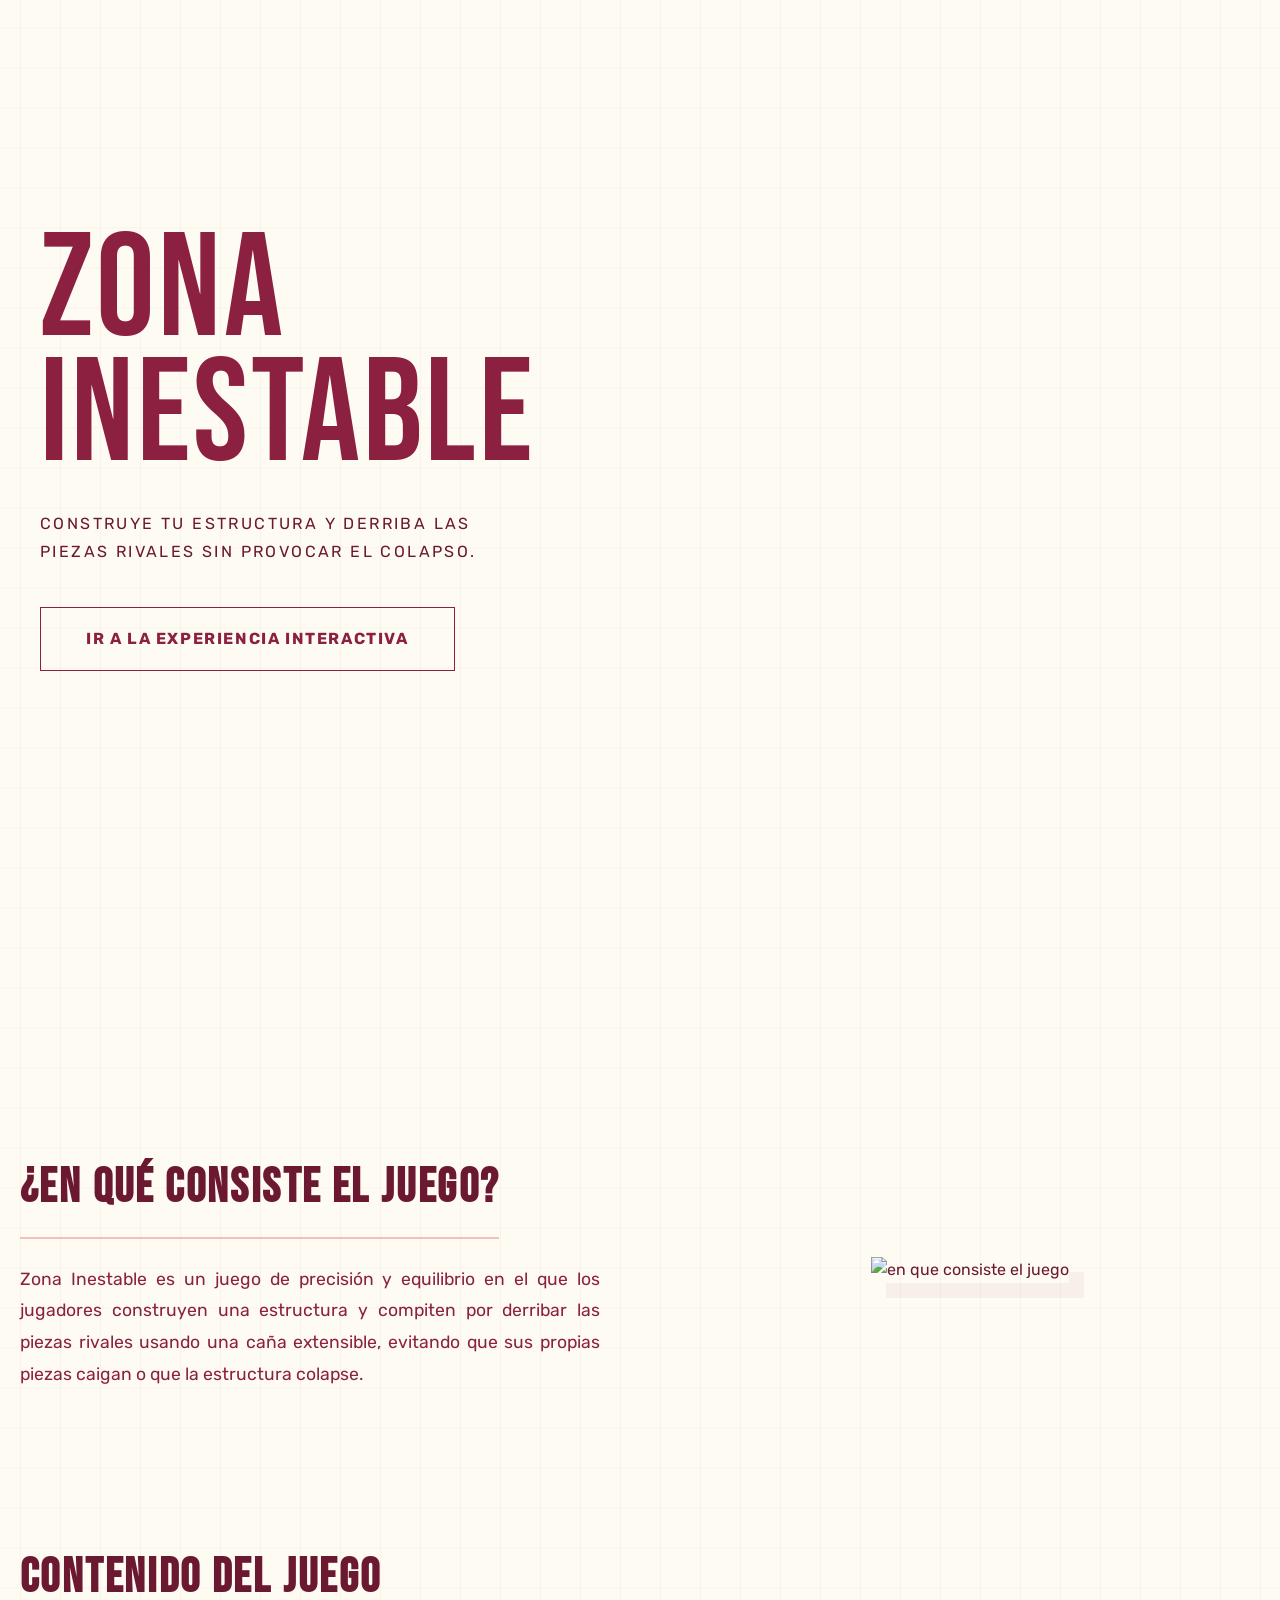
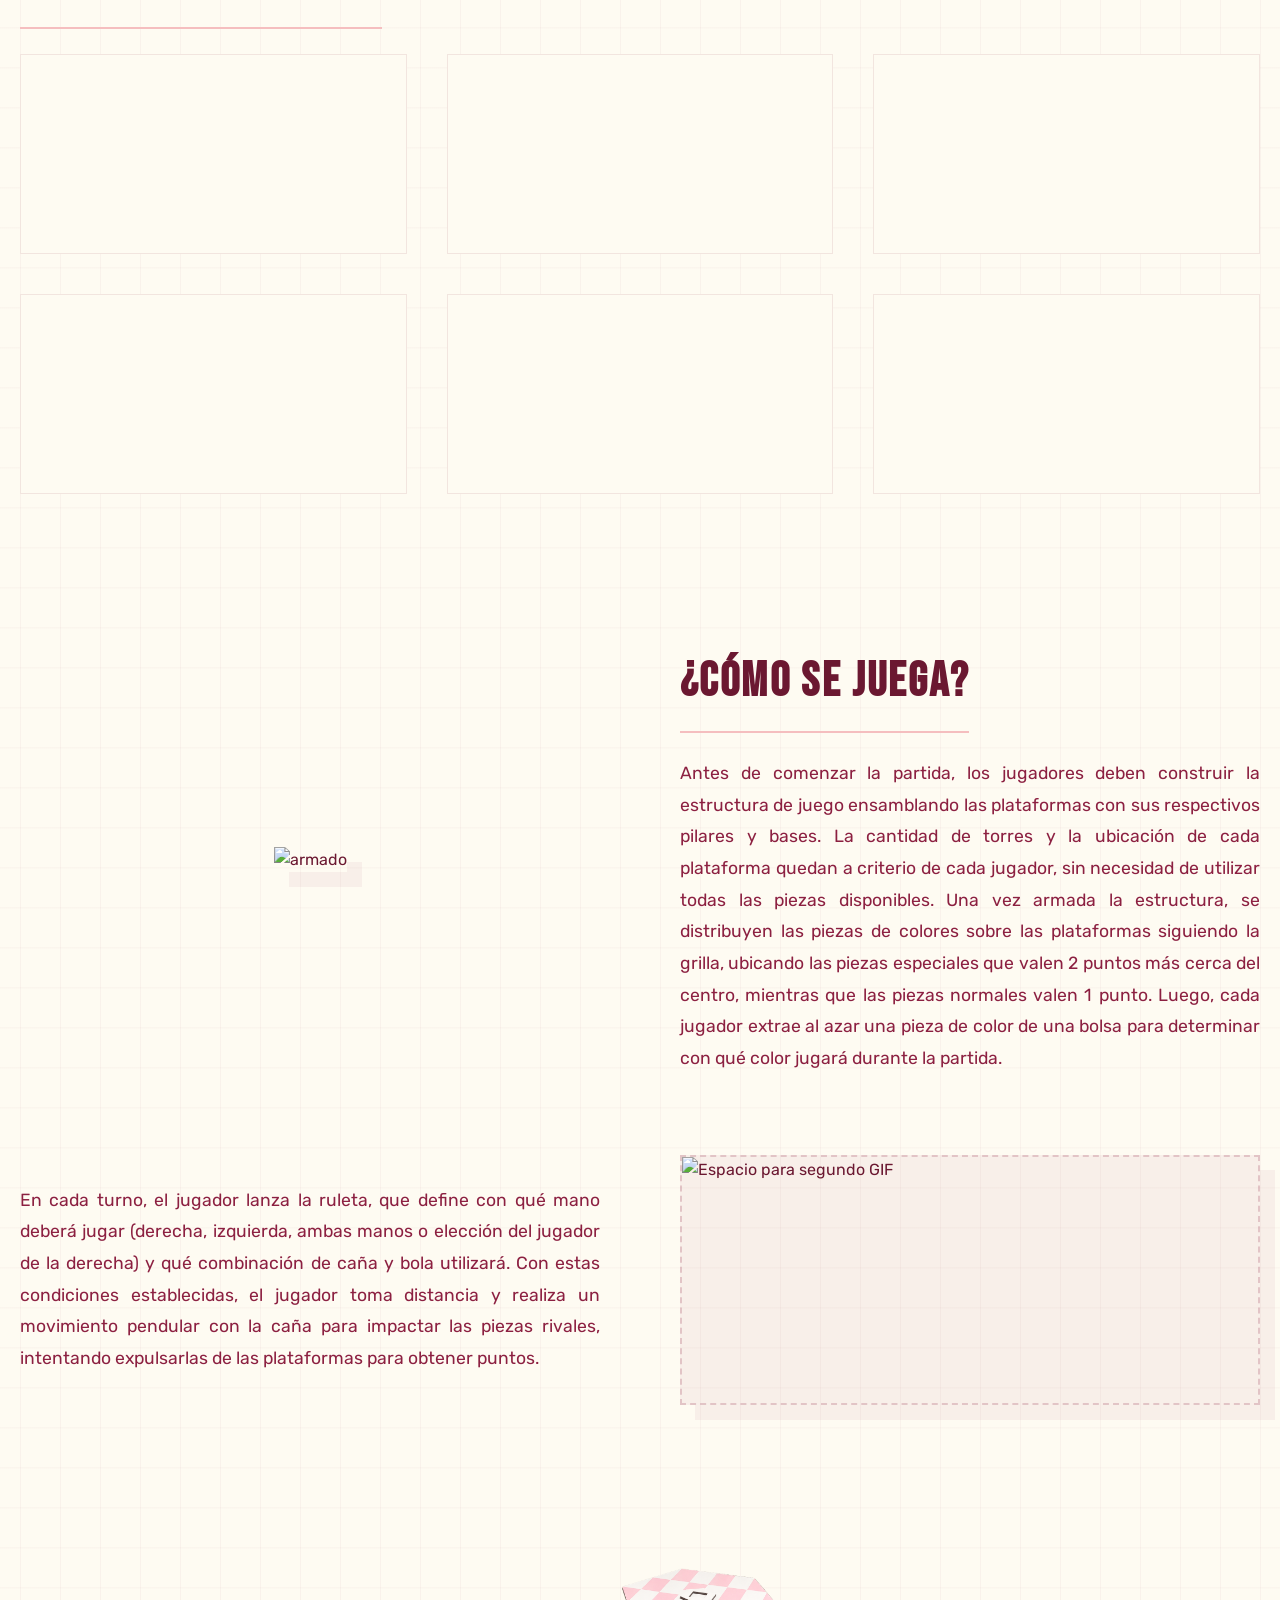
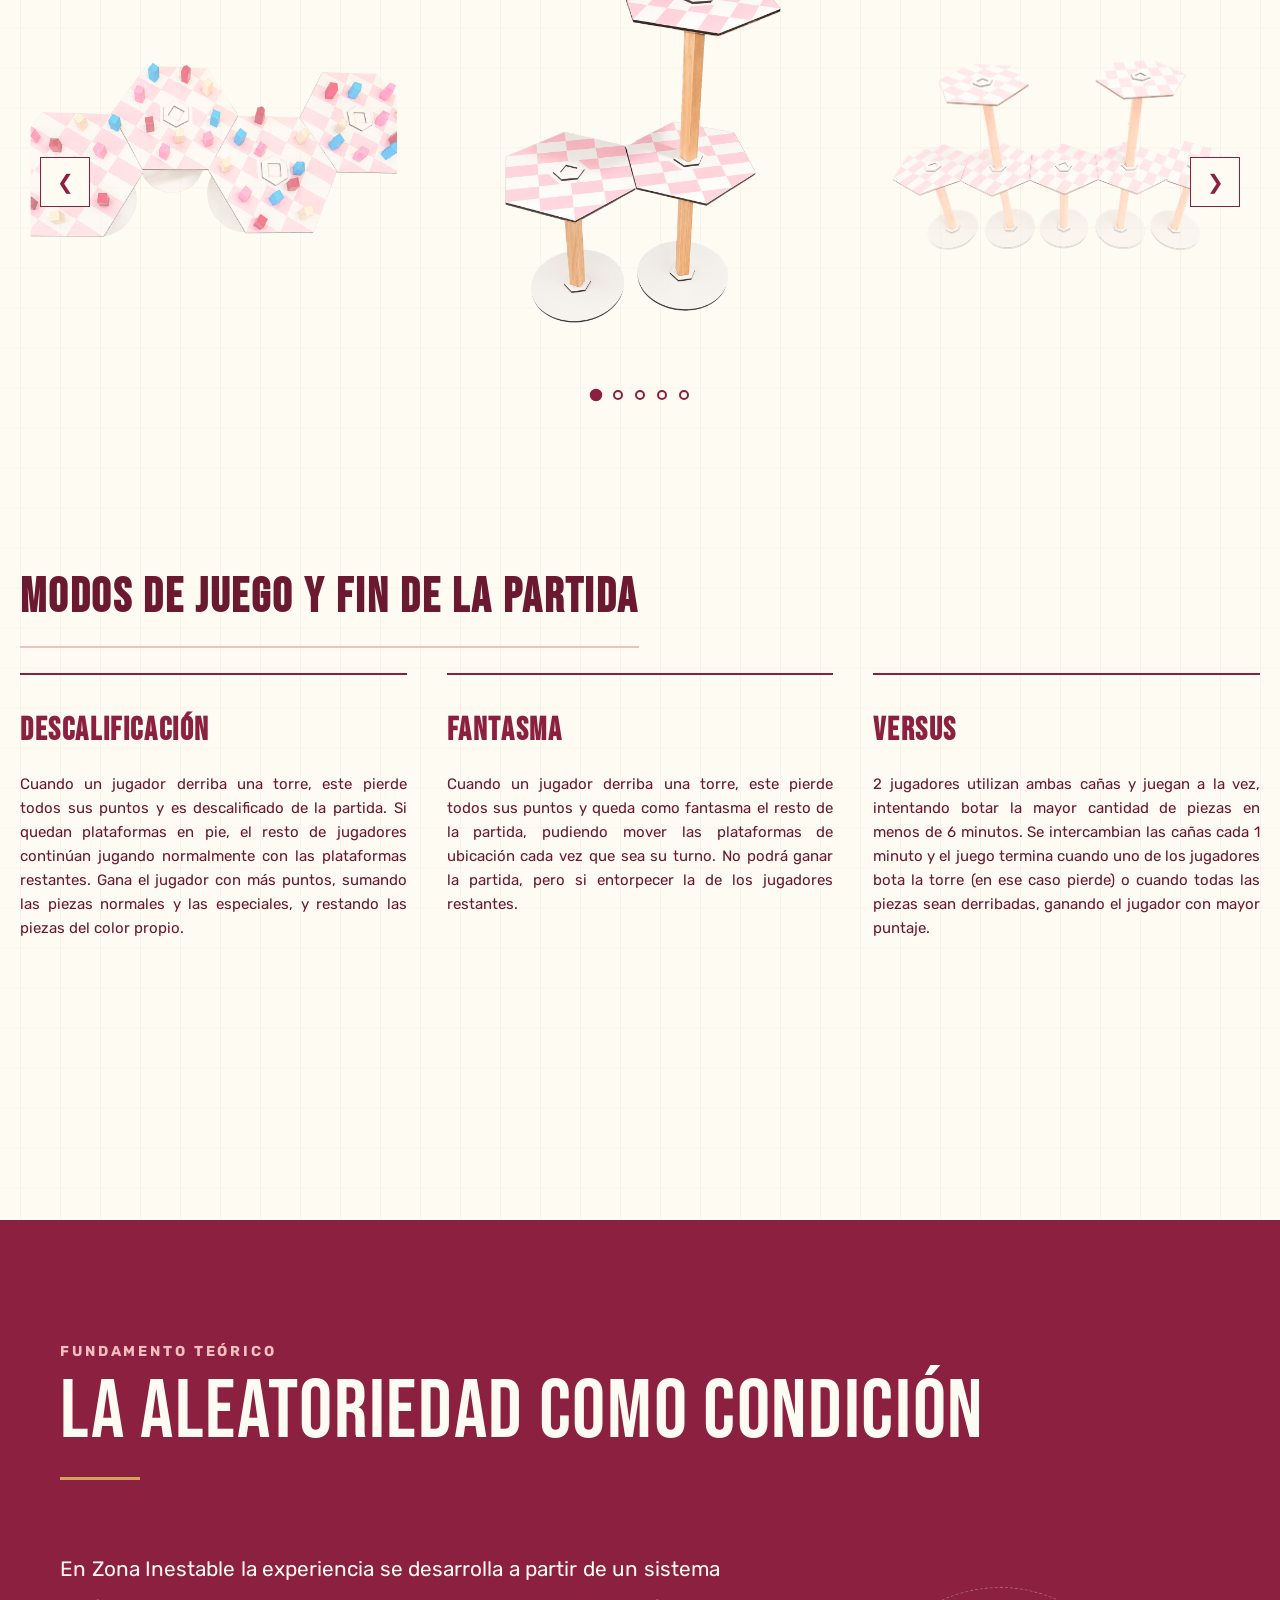
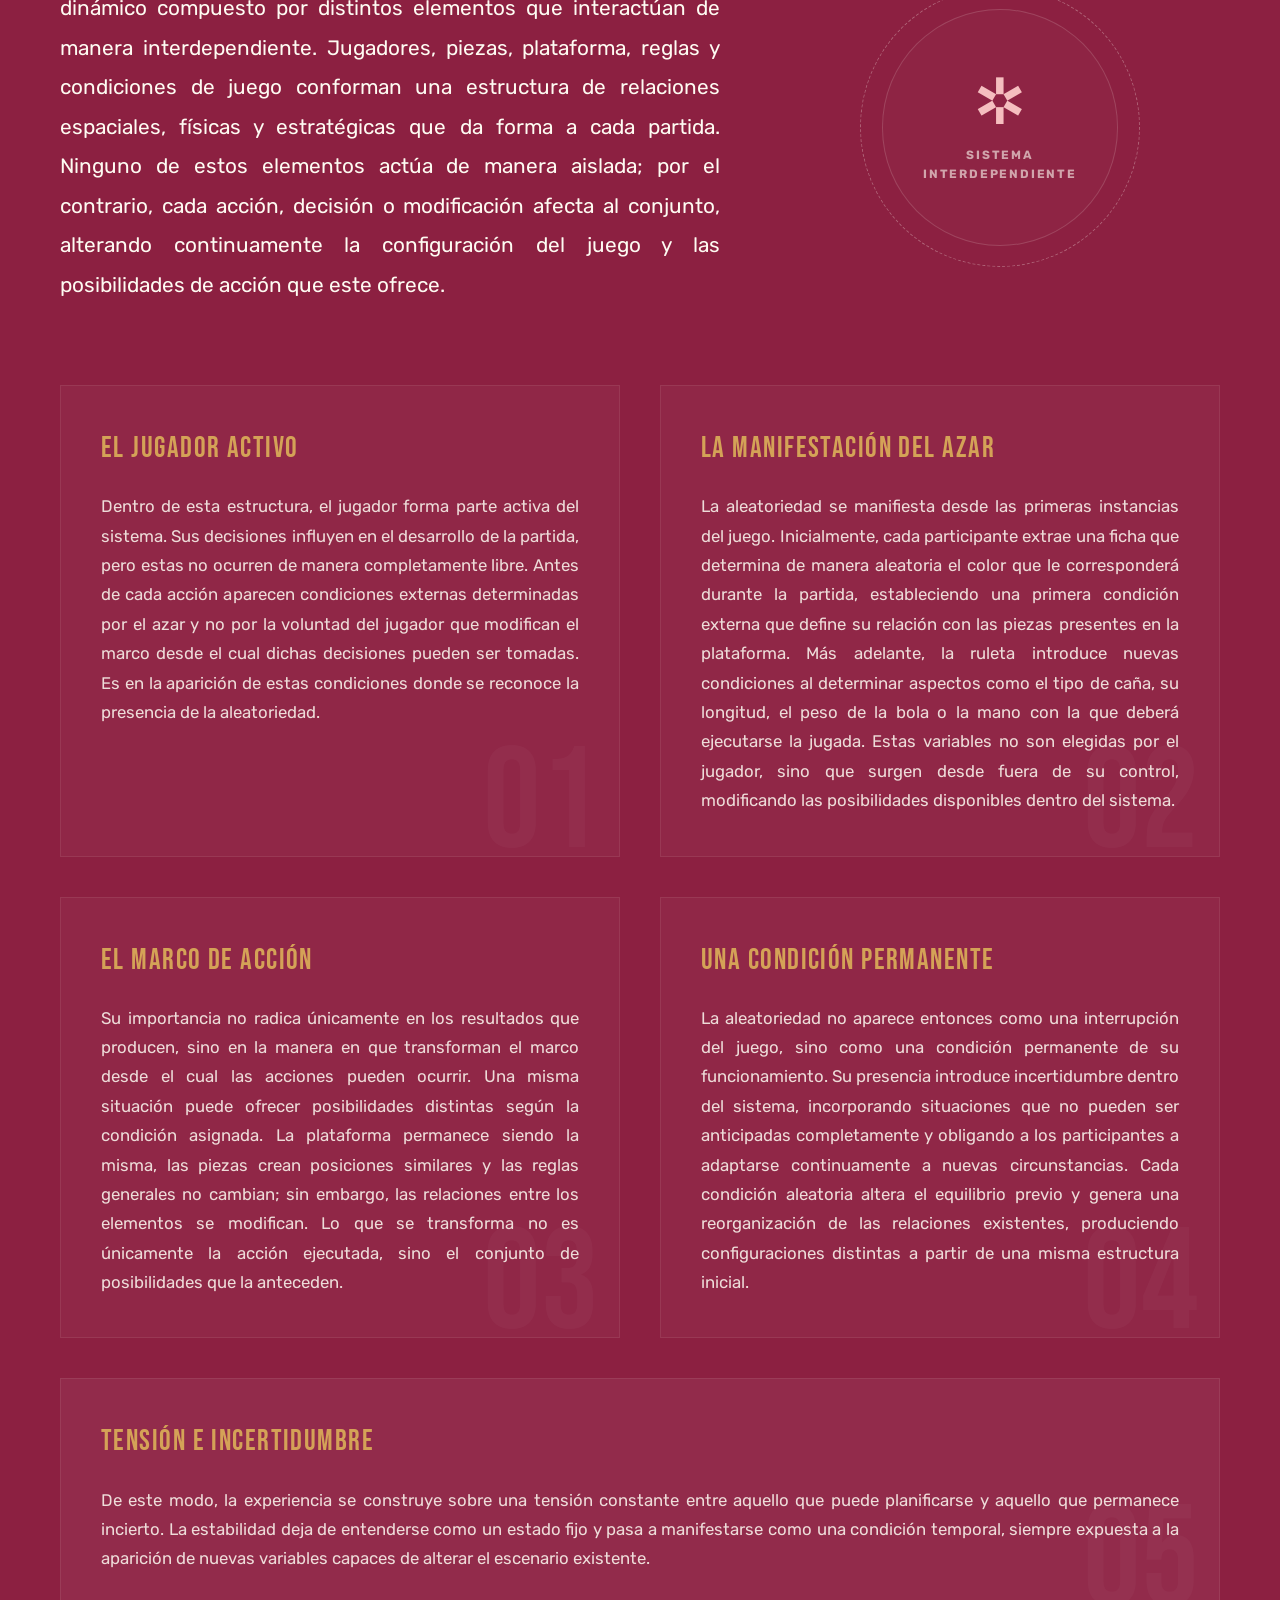
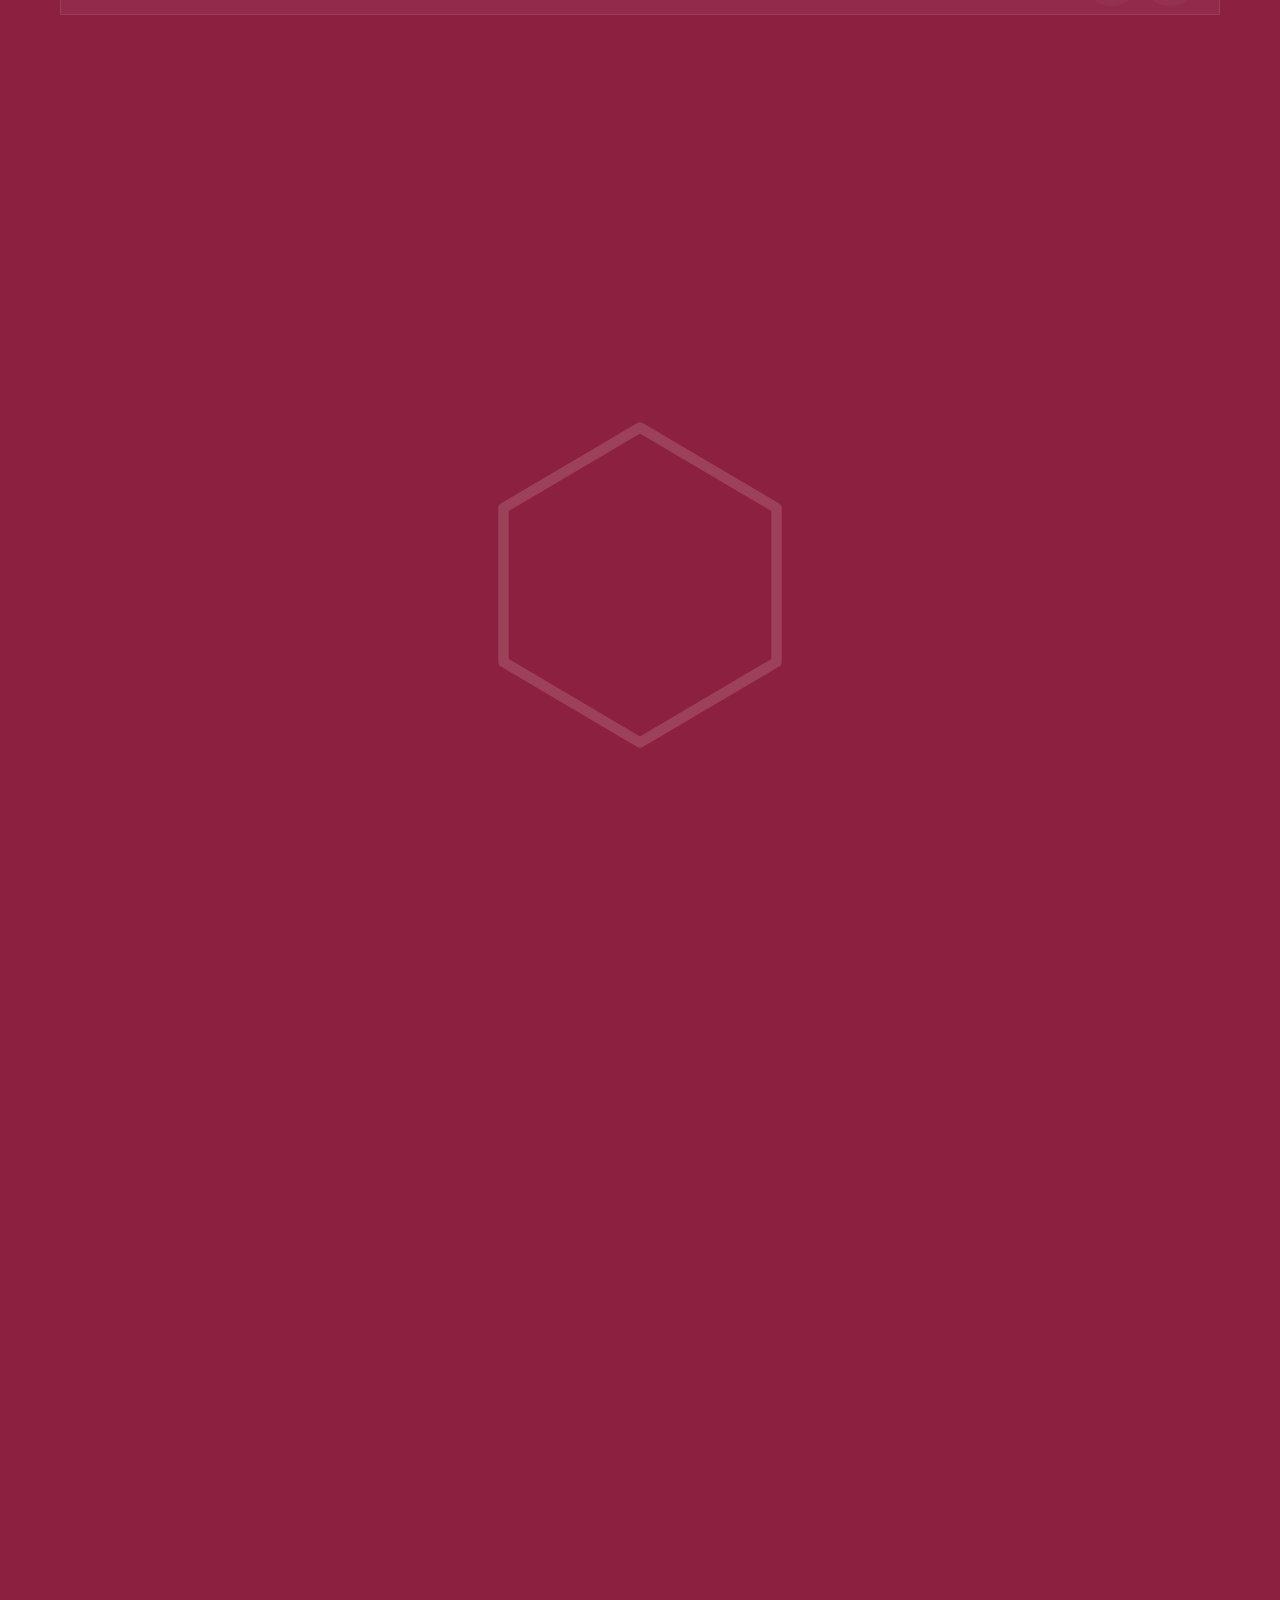
==== commit d000120b: "commit 3" ====
--- a/index.html
+++ b/index.html
@@ -18,32 +18,34 @@
 <body>
 
     <nav class="franja-nav" id="main-nav">
-        <ul class="nav-list">
-            <li><a href="#que-es" class="nav-link">Qué es</a></li>
+        <button class="nav-toggle" id="nav-toggle" aria-label="Abrir menú">
+            <span class="hamburger-bar"></span>
+            <span class="hamburger-bar"></span>
+            <span class="hamburger-bar"></span>
+        </button>
+        <ul class="nav-list" id="nav-list">
+            <li><a href="#que-es" class="nav-link">¿En qué consiste?</a></li>
             <li><a href="#galeria" class="nav-link">Contenido</a></li>
-            <li><a href="#preparacion" class="nav-link">Preparación</a></li>
-            <li><a href="#tu-turno" class="nav-link">Tu Turno</a></li>
+            <li><a href="#preparacion" class="nav-link">¿Cómo se juega?</a></li>
             <li><a href="#modos" class="nav-link">Modos</a></li>
             <li><a href="#concepto" class="nav-link">Concepto</a></li>
+            <li><a href="#creditos" class="nav-link">Créditos</a></li>
         </ul>
     </nav>
 
     <section class="hero" id="slide-hero">
-        <div class="hero-content">
-            <h1 class="hero-title" id="hero-title">
-                <span class="word">
-                    <span class="letter z-tension">Z</span><span class="letter">O</span><span class="letter">N</span><span class="letter">A</span>
-                </span>
-                <br>
-                <span class="word inestable-tension">
-                    <span class="letter">I</span><span class="letter">N</span><span class="letter">E</span><span class="letter">S</span><span class="letter">T</span><span class="letter">A</span><span class="letter">B</span><span class="letter">L</span><span class="letter">E</span>
-                </span>
-            </h1>
-            <p class="hero-subtitle">
-                Construye tu estructura y derriba las piezas rivales <br> sin provocar el colapso.
-            </p>
-            <a href="juego.html" class="btn hero-btn">IR A LA EXPERIENCIA INTERACTIVA</a>
-        </div>
+        <div class="hero-container-inner">
+            <div class="hero-content">
+                <h1 class="hero-title" id="hero-title">
+                    ZONA<br>INESTABLE
+                </h1>
+                <p class="hero-subtitle">
+                    Construye tu estructura y derriba las <br> piezas rivales sin provocar el colapso.
+                </p>
+                <a href="juego.html" class="btn hero-btn">IR A LA EXPERIENCIA INTERACTIVA</a>
+            </div>
+        </div>
+        <div id="contenedor-torre-3d"></div>
     </section>
 
     <section class="seccion-juego scroll-section" id="que-es">
@@ -61,13 +63,13 @@
     <section id="galeria" class="galeria scroll-section">
         <h2>CONTENIDO DEL JUEGO</h2>
         <div class="grid">
-            <div id="contenedor-plataforma-3d" class="item-3d"></div>
-            <div id="contenedor-pilar-3d" class="item-3d"></div>
-            <div id="contenedor-base-3d" class="item-3d"></div>
+            <div id="contenedor-plataforma-3d" class="item-3d" data-info="Plataforma — Arrastrar para explorar"></div>
+            <div id="contenedor-pilar-3d" class="item-3d" data-info="Pilar — Arrastrar para explorar"></div>
+            <div id="contenedor-base-3d" class="item-3d" data-info="Base — Arrastrar para explorar"></div>
             
-            <img src="assets/ruleta.png" alt="Ruleta (Próximamente)">
-            <img src="assets/canas.png" alt="Cañas (Próximamente)">
-            <div id="contenedor-conjunto-piezas-3d" class="item-3d"></div>
+            <div id="contenedor-ruleta-3d" class="item-3d" data-info="Ruleta — Arrastrar o hacer clic para girar"></div>
+            <div id="contenedor-canas-3d" class="item-3d" data-info="Cañas — Arrastrar o hacer clic para extender"></div>
+            <div id="contenedor-conjunto-piezas-3d" class="item-3d" data-info="Pieza Normal y Especial — Arrastrar para explorar"></div>
         </div>
     </section>
 
@@ -76,33 +78,47 @@
         <img id="imagen-ampliada" src="" alt="">
     </div>
 
-    <section class="seccion-juego inversa scroll-section" id="preparacion">
+    <section class="seccion-juego inversa scroll-section" id="preparacion" style="margin-bottom: 80px;">
         <div class="bloque-informacion">
-            <h2 class="titulo-seccion">PREPARACIÓN</h2>
-            <p class="cuerpo-texto"></p>
+            <h2 class="titulo-seccion">¿Cómo se juega?</h2>
+            <p class="cuerpo-texto">Antes de comenzar la partida, los jugadores deben construir la estructura de juego ensamblando las plataformas con sus respectivos pilares y bases. La cantidad de torres y la ubicación de cada plataforma quedan a criterio de cada jugador, sin necesidad de utilizar todas las piezas disponibles. Una vez armada la estructura, se distribuyen las piezas de colores sobre las plataformas siguiendo la grilla, ubicando las piezas especiales que valen 2 puntos más cerca del centro, mientras que las piezas normales valen 1 punto. Luego, cada jugador extrae al azar una pieza de color de una bolsa para determinar con qué color jugará durante la partida.</p>
         </div>
         <div class="bloque-imagen">
             <img src="assets/armado.gif" alt="armado">
         </div>
     </section>
 
+    <section class="seccion-juego scroll-section" id="preparacion-turno" style="margin-top: 0; margin-bottom: 150px;">
+        <div class="bloque-informacion">
+            <p class="cuerpo-texto">En cada turno, el jugador lanza la ruleta, que define con qué mano deberá jugar (derecha, izquierda, ambas manos o elección del jugador de la derecha) y qué combinación de caña y bola utilizará. Con estas condiciones establecidas, el jugador toma distancia y realiza un movimiento pendular con la caña para impactar las piezas rivales, intentando expulsarlas de las plataformas para obtener puntos.</p>
+        </div>
+        <div class="bloque-imagen">
+            <img src="" alt="Espacio para segundo GIF" class="carrusel-gif-placeholder" style="background: rgba(140, 32, 65, 0.05); border: 2px dashed rgba(140, 32, 65, 0.2); width: 100%; min-height: 250px; box-shadow: 15px 15px 0px rgba(140, 32, 65, 0.05);">
+        </div>
+    </section>
+
     <div class="carrusel-container">
         <div class="carrusel-track" id="track">
-            <img src="assets/torre editable 1.png" id="foto1" alt="torre 1.png">
-            <img src="assets/torre editable 2.png" id="foto2" alt="torre 2.png">
-            <img src="assets/torre editable 3.png" id="foto3" alt="torre 3.png">
-            <img src="assets/torre editable 4.png" id="foto4" alt="torre 4.png">
-            <img src="assets/torre editable 5.png" id="foto5" alt="torre 5.png">
+            <img src="assets/torre editable 1.png" class="foto1" alt="torre 1.png">
+            <img src="assets/torre editable 2.png" class="foto2" alt="torre 2.png">
+            <img src="assets/torre editable 3.png" class="foto3" alt="torre 3.png">
+            <img src="assets/torre editable 4.png" class="foto4" alt="torre 4.png">
+            <img src="assets/torre editable 5.png" class="foto5" alt="torre 5.png">
         </div>
         <button class="btn-carrusel prev" onclick="mover(-1)">&#10094;</button>
         <button class="btn-carrusel next" onclick="mover(1)">&#10095;</button>
+        
+        <!-- Puntos indicadores (Dots) -->
+        <div class="carrusel-dots" id="carrusel-dots">
+            <span class="dot active" onclick="irASlide(0)"></span>
+            <span class="dot" onclick="irASlide(1)"></span>
+            <span class="dot" onclick="irASlide(2)"></span>
+            <span class="dot" onclick="irASlide(3)"></span>
+            <span class="dot" onclick="irASlide(4)"></span>
+        </div>
     </div>
 
-    <section class="seccion-juego scroll-section" id="tu-turno">
-        <div style="flex: 1; display: flex; justify-content: center;">
-            <img src="tu-imagen.jpg" alt="Tú Turno Zona Inestable" style="max-width: 100%; height: auto; border-radius: 10px;">
-        </div>
-    </section>
+
 
     <section class="contenedor-principal scroll-section" id="modos">
         <h1 class="titulo-seccion">MODOS DE JUEGO Y FIN DE LA PARTIDA</h1>
@@ -127,81 +143,88 @@
     <section class="seccion-fundamento scroll-section" id="concepto">
         <div class="contenedor-principal">
             
-            <div class="fundamento-intro">
-                <div class="fundamento-text">
-                    <h1>FUNDAMENTO<br>LA ALEATORIEDAD<br>COMO CONDICIÓN</h1>
-                    <p>EL FENÓMENO QUE ORIGINA LA EXPERIENCIA</p>
-                </div>
-                <div class="fundamento-image">
-                    <div class="placeholder circle-placeholder">Ruleta (Imagen aquí)</div>
-                </div>
-            </div>
-
-            <div class="timeline-section">
-                <article class="timeline-item">
-                    <div class="timeline-icon">
-                        <div class="circle-icon">1</div>
-                        <div class="vertical-line"></div>
-                    </div>
-                    <div class="timeline-content">
-                        <h2>1. LA ALEATORIEDAD COMO CONDICIÓN</h2>
-                        <p>En Zona Inestable se reconoce la presencia de una condición aleatoria que actúa sobre el desarrollo de la experiencia. La ruleta introduce dinamismo en las posibilidades existentes obligando a enfrentar continuamente nuevas condiciones ya establecidas al usuario.</p>
-                        <p>La aleatoriedad no se manifiesta como una interrupción, sino como una condición permanente del sistema.</p>
-                    </div>
-                    <div class="timeline-image">
-                        <div class="placeholder rect-placeholder">Imagen Bloques aquí</div>
-                    </div>
-                </article>
-
-                <article class="timeline-item">
-                    <div class="timeline-icon">
-                        <div class="circle-icon">2</div>
-                        <div class="vertical-line"></div>
-                    </div>
-                    <div class="timeline-content">
-                        <h2>2. AISLAR PARA HACER VISIBLE</h2>
-                        <p>A partir de esta observación, la experiencia digital busca aislar esta condición presente en el juego físico para hacerla visible por sí misma. Más que reproducir una mecánica específica, explora la aparición de una fuerza externa capaz de intervenir sobre un sistema y transformar continuamente sus posibilidades.</p>
-                    </div>
-                    <div class="timeline-image">
-                        <div class="placeholder rect-placeholder">Imagen Isométrica aquí</div>
-                    </div>
-                </article>
-
-                <article class="timeline-item">
-                    <div class="timeline-icon">
-                        <div class="circle-icon">3</div>
-                        <div class="vertical-line"></div>
-                    </div>
-                    <div class="timeline-content">
-                        <h2>3. LA TRANSFORMACIÓN DEL ESPACIO</h2>
-                        <p>La página se presenta inicialmente como una superficie aparentemente estable, donde cada pieza ocupa una posición dentro de un orden reconocible. Sin embargo, la aparición de una condición aleatoria modifica este escenario, alterando la continuidad del espacio y generando nuevas configuraciones.</p>
-                        <p>Los vacíos que emergen no corresponden únicamente a una pérdida, sino a la manifestación visible de una decisión que surge desde fuera del control del usuario.</p>
-                    </div>
-                    <div class="timeline-image">
-                        <div class="placeholder rect-placeholder">Imagen Vacíos aquí</div>
-                    </div>
-                </article>
-
-                <article class="timeline-item">
-                    <div class="timeline-icon">
-                        <div class="circle-icon">~</div> 
-                        <div class="vertical-line"></div>
-                    </div>
-                    <div class="timeline-content">
-                        <h2>4. UN ESTADO EN TRANSFORMACIÓN CONSTANTE</h2>
-                        <p>Entre aquello que permanece y aquello que desaparece se revela una tensión constante. La experiencia ocurre en ese estado intermedio, donde ninguna condición se presenta como definitiva y donde cada nueva intervención tiene la capacidad de transformar el escenario existente.</p>
-                    </div>
-                    <div class="timeline-image">
-                        <div class="placeholder rect-placeholder">Imagen Transformación aquí</div>
-                    </div>
-                </article>
-            </div>
-
-            <div class="bottom-banner">
-                <div class="banner-icon">✲</div>
-                <div class="banner-text">
-                    ZONA INESTABLE EXPLORA LA APARICIÓN DE UNA FUERZA EXTERNA QUE INTERVIENE SOBRE UN SISTEMA Y TRANSFORMA CONTINUAMENTE SUS POSIBILIDADES.
-                </div>
+            <!-- Encabezado Editorial -->
+            <div class="fundamento-header-editorial">
+                <span class="fundamento-tagline">FUNDAMENTO TEÓRICO</span>
+                <h1 class="fundamento-titulo-editorial">LA ALEATORIEDAD COMO CONDICIÓN</h1>
+                <div class="fundamento-linea-decorativa"></div>
+            </div>
+
+            <!-- Bloque de Entrada / Lead Section (2 columnas) -->
+            <div class="fundamento-intro-editorial">
+                <div class="fundamento-lead-text">
+                    <p>
+                        En Zona Inestable la experiencia se desarrolla a partir de un sistema dinámico compuesto por distintos elementos que interactúan de manera interdependiente. Jugadores, piezas, plataforma, reglas y condiciones de juego conforman una estructura de relaciones espaciales, físicas y estratégicas que da forma a cada partida. Ninguno de estos elementos actúa de manera aislada; por el contrario, cada acción, decisión o modificación afecta al conjunto, alterando continuamente la configuración del juego y las posibilidades de acción que este ofrece.
+                    </p>
+                </div>
+                <div class="fundamento-visual-container">
+                    <div class="fundamento-geometric-visual">
+                        <div class="geometric-inner">
+                            <span class="visual-symbol">✲</span>
+                            <span class="visual-label">SISTEMA INTERDEPENDIENTE</span>
+                        </div>
+                    </div>
+                </div>
+            </div>
+
+            <!-- Grilla Editorial de Párrafos / Asymmetric Grid (Tarjetas interactivas) -->
+            <div class="fundamento-grid-editorial">
+                
+                <!-- Tarjeta 1 (Párrafo 2) -->
+                <article class="fundamento-card">
+                    <div class="card-number">01</div>
+                    <div class="card-content">
+                        <h2 class="card-subtitle">EL JUGADOR ACTIVO</h2>
+                        <p class="card-text">
+                            Dentro de esta estructura, el jugador forma parte activa del sistema. Sus decisiones influyen en el desarrollo de la partida, pero estas no ocurren de manera completamente libre. Antes de cada acción aparecen condiciones externas determinadas por el azar y no por la voluntad del jugador que modifican el marco desde el cual dichas decisiones pueden ser tomadas. Es en la aparición de estas condiciones donde se reconoce la presencia de la aleatoriedad.
+                        </p>
+                    </div>
+                </article>
+
+                <!-- Tarjeta 2 (Párrafo 3) -->
+                <article class="fundamento-card">
+                    <div class="card-number">02</div>
+                    <div class="card-content">
+                        <h2 class="card-subtitle">LA MANIFESTACIÓN DEL AZAR</h2>
+                        <p class="card-text">
+                            La aleatoriedad se manifiesta desde las primeras instancias del juego. Inicialmente, cada participante extrae una ficha que determina de manera aleatoria el color que le corresponderá durante la partida, estableciendo una primera condición externa que define su relación con las piezas presentes en la plataforma. Más adelante, la ruleta introduce nuevas condiciones al determinar aspectos como el tipo de caña, su longitud, el peso de la bola o la mano con la que deberá ejecutarse la jugada. Estas variables no son elegidas por el jugador, sino que surgen desde fuera de su control, modificando las posibilidades disponibles dentro del sistema.
+                        </p>
+                    </div>
+                </article>
+
+                <!-- Tarjeta 3 (Párrafo 4) -->
+                <article class="fundamento-card">
+                    <div class="card-number">03</div>
+                    <div class="card-content">
+                        <h2 class="card-subtitle">EL MARCO DE ACCIÓN</h2>
+                        <p class="card-text">
+                            Su importancia no radica únicamente en los resultados que producen, sino en la manera en que transforman el marco desde el cual las acciones pueden ocurrir. Una misma situación puede ofrecer posibilidades distintas según la condición asignada. La plataforma permanece siendo la misma, las piezas crean posiciones similares y las reglas generales no cambian; sin embargo, las relaciones entre los elementos se modifican. Lo que se transforma no es únicamente la acción ejecutada, sino el conjunto de posibilidades que la anteceden.
+                        </p>
+                    </div>
+                </article>
+
+                <!-- Tarjeta 4 (Párrafo 5) -->
+                <article class="fundamento-card">
+                    <div class="card-number">04</div>
+                    <div class="card-content">
+                        <h2 class="card-subtitle">UNA CONDICIÓN PERMANENTE</h2>
+                        <p class="card-text">
+                            La aleatoriedad no aparece entonces como una interrupción del juego, sino como una condición permanente de su funcionamiento. Su presencia introduce incertidumbre dentro del sistema, incorporando situaciones que no pueden ser anticipadas completamente y obligando a los participantes a adaptarse continuamente a nuevas circunstancias. Cada condición aleatoria altera el equilibrio previo y genera una reorganización de las relaciones existentes, produciendo configuraciones distintas a partir de una misma estructura inicial.
+                        </p>
+                    </div>
+                </article>
+
+                <!-- Tarjeta 5 (Párrafo 6) -->
+                <article class="fundamento-card card-wide">
+                    <div class="card-number">05</div>
+                    <div class="card-content">
+                        <h2 class="card-subtitle">TENSIÓN E INCERTIDUMBRE</h2>
+                        <p class="card-text">
+                            De este modo, la experiencia se construye sobre una tensión constante entre aquello que puede planificarse y aquello que permanece incierto. La estabilidad deja de entenderse como un estado fijo y pasa a manifestarse como una condición temporal, siempre expuesta a la aparición de nuevas variables capaces de alterar el escenario existente.
+                        </p>
+                    </div>
+                </article>
+
             </div>
 
         </div>
@@ -224,6 +247,96 @@
       </div>
     </section>
 
+    <footer class="footer-creditos scroll-section" id="creditos">
+        <div class="contenedor-principal">
+            
+            <div class="footer-header-diseno">
+                <span class="footer-tagline">ESPECIFICACIONES</span>
+                <h2 class="footer-titulo-diseno">CRÉDITOS Y REGISTRO</h2>
+                <div class="footer-linea-decorativa"></div>
+            </div>
+
+            <div class="footer-grid-board">
+                <!-- Celda 1: Proyecto -->
+                <div class="footer-board-cell cell-proyecto">
+                    <div class="cell-bg-svg">
+                        <svg viewBox="0 0 100 100" class="blueprint-svg">
+                            <line x1="10" y1="85" x2="90" y2="85" stroke="rgba(140, 32, 65, 0.15)" stroke-width="1.5"/>
+                            <polygon points="50,45 80,85 20,85" fill="none" stroke="rgba(140, 32, 65, 0.15)" stroke-width="1.5"/>
+                            <line x1="50" y1="45" x2="50" y2="85" stroke="rgba(140, 32, 65, 0.15)" stroke-width="1" stroke-dasharray="2,2"/>
+                            <line x1="30" y1="45" x2="70" y2="45" stroke="rgba(140, 32, 65, 0.3)" stroke-width="2"/>
+                            <circle cx="35" cy="38" r="5" fill="none" stroke="#8C2041" stroke-width="1.5"/>
+                            <circle cx="65" cy="38" r="5" fill="#D4A257"/>
+                        </svg>
+                    </div>
+                    <div class="cell-label">01 / PROYECTO</div>
+                    <h3 class="cell-title">ZONA INESTABLE</h3>
+                    <p class="cell-desc">Landing y desarrollo de experimentación digital para el juego de mesa. Un espacio interactivo diseñado en torno a la tensión estructural, el equilibrio físico y la interacción táctil.</p>
+                </div>
+
+                <!-- Celda 2: Autoría -->
+                <div class="footer-board-cell cell-autor">
+                    <div class="cell-bg-svg">
+                        <svg viewBox="0 0 100 100" class="blueprint-svg">
+                            <polygon points="50,15 80,32 80,68 50,85 20,68 20,32" fill="none" stroke="rgba(140, 32, 65, 0.15)" stroke-width="1.5"/>
+                            <circle cx="50" cy="50" r="20" fill="none" stroke="rgba(140, 32, 65, 0.15)" stroke-width="1" stroke-dasharray="3,3"/>
+                            <polygon points="50,30 67,40 67,60 50,70 33,60 33,40" fill="none" stroke="#D4A257" stroke-width="1.5"/>
+                        </svg>
+                    </div>
+                    <div class="cell-label">02 / DISEÑO</div>
+                    <h3 class="cell-title">CATALINA CABEZAS</h3>
+                    <p class="cell-desc">Estudiante del Taller de Diseño de Interacción 2026. Desarrollo web, modelado 3D interactivo y diseño de interfaz.</p>
+                </div>
+
+                <!-- Celda 3: Institución -->
+                <div class="footer-board-cell cell-academia">
+                    <div class="cell-label">03 / ACADEMIA</div>
+                    <div class="academia-content-wrapper">
+                        <div class="academia-info">
+                            <div class="ead-brand-footer">
+                                <span class="ead-logo-sigla">e<strong>[ad]</strong></span>
+                                <div class="ead-txt-box">
+                                    <span class="ead-facultad">Escuela de Arquitectura y Diseño</span>
+                                    <span class="ead-uni">Pontificia Universidad Católica de Valparaíso</span>
+                                </div>
+                            </div>
+                            <p class="cell-desc">Taller de Diseño de Interacción 2026. Formación académica y experimentación en interfaces digitales y físicas.</p>
+                        </div>
+                        <div class="academia-logo">
+                            <svg class="pucv-seal-svg" viewBox="0 0 100 100">
+                                <circle cx="50" cy="50" r="45" fill="none" stroke="#8C2041" stroke-width="2"/>
+                                <circle cx="50" cy="50" r="40" fill="none" stroke="#8C2041" stroke-width="0.8" stroke-dasharray="2, 2"/>
+                                <path d="M 50,22 L 50,78 M 28,45 L 72,45" stroke="#8C2041" stroke-width="2.5" stroke-linecap="round"/>
+                                <path d="M 40,55 L 60,65 M 60,55 L 40,65" stroke="#8C2041" stroke-width="1.5"/>
+                            </svg>
+                        </div>
+                    </div>
+                </div>
+
+                <!-- Celda 4: Sistema / Mecánica -->
+                <div class="footer-board-cell cell-sistema">
+                    <div class="cell-bg-svg">
+                        <svg viewBox="0 0 100 100" class="blueprint-svg">
+                            <circle cx="50" cy="50" r="35" fill="none" stroke="rgba(140, 32, 65, 0.15)" stroke-width="1.5"/>
+                            <line x1="15" y1="50" x2="85" y2="50" stroke="rgba(140, 32, 65, 0.1)" stroke-width="1"/>
+                            <line x1="50" y1="15" x2="50" y2="85" stroke="rgba(140, 32, 65, 0.1)" stroke-width="1"/>
+                            <circle cx="50" cy="50" r="10" fill="none" stroke="#8C2041" stroke-width="1.5"/>
+                            <line x1="50" y1="50" x2="75" y2="25" stroke="#D4A257" stroke-width="2" stroke-linecap="round"/>
+                        </svg>
+                    </div>
+                    <div class="cell-label">04 / DISPOSITIVO</div>
+                    <h3 class="cell-title">SISTEMA DINÁMICO</h3>
+                    <p class="cell-desc">Integración de modelos tridimensionales interactivos (Three.js), simuladores de gravedad, físicas de colisión y dinámicas lúdicas basadas en el azar.</p>
+                </div>
+            </div>
+
+            <!-- Línea de Derechos Reservados -->
+            <div class="footer-bottom-diseno">
+                <p>&copy; 2026 ZONA INESTABLE. PROYECTO ACADÉMICO. TODOS LOS DERECHOS REGISTRADOS.</p>
+            </div>
+        </div>
+    </footer>
+
     <script src="https://cdnjs.cloudflare.com/ajax/libs/gsap/3.12.2/gsap.min.js"></script>
     <script src="https://cdnjs.cloudflare.com/ajax/libs/gsap/3.12.2/ScrollTrigger.min.js"></script>
     <script src="script.js"></script>
@@ -232,6 +345,9 @@
     <script type="module" src="pilar3d.js"></script> 
     <script type="module" src="base3d.js"></script> 
     <script type="module" src="conjuntopiezas3d.js"></script>
+    <script type="module" src="canas3d.js"></script>
+    <script type="module" src="ruleta3d.js"></script>
+    <script type="module" src="torreHero.js"></script>
     
 </body>
 </html>
--- a/style.css
+++ b/style.css
@@ -33,10 +33,27 @@
     position: relative;
     height: 100vh;
     display: flex;
-    justify-content: center;
+    flex-direction: row;
     align-items: center;
-    text-align: center;
+    justify-content: space-between;
+    width: 100%;
+    max-width: none;
+    margin: 0;
+    padding: 0;
     overflow: hidden; 
+}
+
+.hero-container-inner {
+    width: 100%;
+    max-width: 1400px;
+    margin: 0 auto;
+    padding: 0 20px;
+    height: 100%;
+    display: flex;
+    align-items: center;
+    position: relative;
+    z-index: 5;
+    pointer-events: none;
 }
 
 .hero-grid-bg {
@@ -54,39 +71,39 @@
 
 .hero-content {
     position: relative;
-    z-index: 2;
-    max-width: 1000px;
+    z-index: 5;
+    width: 45%;
     padding: 20px;
     display: flex;
     flex-direction: column;
-    align-items: center;
+    align-items: flex-start;
+    text-align: left;
+    pointer-events: auto;
 }
 
 .hero h1.hero-title {
     font-family: 'Bebas Neue', sans-serif;
-    font-size: clamp(10rem, 18vw, 18rem);
+    font-size: clamp(9rem, 11.5vw, 14.5rem);
     line-height: 0.85;
     letter-spacing: 0.02em;
     font-weight: normal;
-    margin-bottom: 40px;
+    margin-bottom: 30px;
     color: #8C2041;
-}
-
-.hero-title .word { display: inline-flex; overflow: visible; }
-.hero-title .letter { display: inline-block; transform-origin: bottom center; will-change: transform; }
+    text-align: left;
+}
 
 .hero-subtitle {
     font-family: 'Rubik', sans-serif;
     font-size: 1rem;
     text-transform: uppercase;
-    letter-spacing: 0.2em; 
-    text-align: center;
-    line-height: 2;
+    letter-spacing: 0.15em; 
+    text-align: left;
+    line-height: 1.8;
     color: #6B1831;
-    margin-bottom: 50px;   
-    max-width: 600px;
-    margin-left: auto;
-    margin-right: auto;
+    margin-bottom: 40px;   
+    max-width: 500px;
+    margin-left: 0;
+    margin-right: 0;
 }
 
 .hero-btn {
@@ -111,6 +128,20 @@
     box-shadow: 0 15px 25px rgba(140, 32, 65, 0.15); 
 }
 
+#contenedor-torre-3d {
+    position: absolute;
+    top: 0;
+    left: 50%;
+    transform: translateX(-50%);
+    width: 100vw;
+    height: 100vh;
+    display: flex;
+    justify-content: center;
+    align-items: center;
+    z-index: 2;
+    pointer-events: none; /* No obstruye clics en elementos inferiores del Hero */
+}
+
 /* ================================= */
 /* ESTRUCTURA INTERNA DE SECCIONES   */
 /* ================================= */
@@ -199,9 +230,22 @@
 .carrusel-track { display: flex; transition: transform 0.6s cubic-bezier(0.165, 0.84, 0.44, 1); }
 .carrusel-track img {
     min-width: 33.33%; height: 400px; padding: 10px;
-    transition: transform 0.4s ease; cursor: pointer; position: relative; 
-}
-.carrusel-track img:hover { transform: scale(1.05); z-index: 5; }
+    transition: transform 0.4s cubic-bezier(0.165, 0.84, 0.44, 1), opacity 0.4s ease; 
+    cursor: pointer; position: relative; 
+    opacity: 0.5;
+    transform: scale(0.9);
+}
+.carrusel-track img:hover { 
+    opacity: 0.75; 
+}
+.carrusel-track img.active {
+    opacity: 1;
+    transform: scale(1.06);
+    z-index: 5;
+}
+.carrusel-track img.active:hover {
+    transform: scale(1.08);
+}
 
 .btn-carrusel {
     position: absolute; top: 50%; transform: translateY(-50%); background-color: #FEFBF2;
@@ -214,11 +258,38 @@
 .btn-carrusel.next { right: 40px; }
 .btn-carrusel:hover { background-color: #8C2041; color: #FEFBF2; }
 
-#foto1 { object-fit: contain; object-position: center; background-color: transparent; }
-#foto2 { object-fit: contain; background-color: transparent; }
-#foto3 { object-fit: contain; padding: 20px; background-color: transparent; }
-#foto4 { object-fit: cover; object-position: top; background-color: transparent; }
-#foto5 { object-fit: cover; background-color: transparent; }
+/* Puntos indicadores del carrusel */
+.carrusel-dots {
+    display: flex;
+    justify-content: center;
+    align-items: center;
+    gap: 12px;
+    margin-top: 25px;
+    padding: 10px 0;
+}
+.dot {
+    display: inline-block;
+    width: 10px;
+    height: 10px;
+    border-radius: 50%;
+    background-color: transparent;
+    border: 2px solid #8C2041;
+    cursor: pointer;
+    transition: all 0.3s cubic-bezier(0.165, 0.84, 0.44, 1);
+}
+.dot:hover {
+    background-color: rgba(140, 32, 65, 0.35);
+}
+.dot.active {
+    background-color: #8C2041;
+    transform: scale(1.25);
+}
+
+.foto1 { object-fit: contain; object-position: center; background-color: transparent; }
+.foto2 { object-fit: contain; background-color: transparent; }
+.foto3 { object-fit: contain; padding: 20px; background-color: transparent; }
+.foto4 { object-fit: cover; object-position: top; background-color: transparent; }
+.foto5 { object-fit: cover; background-color: transparent; }
 
 /* ================================= */
 /* MODOS DE JUEGO (TARJETAS)         */
@@ -234,89 +305,240 @@
 
 
 /* ================================================= */
-/* SECCIÓN FUNDAMENTO (NUEVA LÍNEA DE TIEMPO)        */
+/* SECCIÓN FUNDAMENTO (DISEÑO EDITORIAL ASIMÉTRICO) */
 /* ================================================= */
 .seccion-fundamento {
     background-color: #8C2041; 
-    padding: 100px 20px 100px 20px; 
+    padding: 120px 20px; 
     width: 100%; 
     color: #FEFBF2;
 }
+
 .seccion-fundamento .contenedor-principal {
     margin-top: 0 !important; 
     margin-bottom: 0 !important;
     max-width: 1200px;
 }
 
-.fundamento-intro {
-    display: flex; justify-content: space-between; align-items: center;
-    margin-bottom: 6rem; gap: 2rem;
-}
-
-.fundamento-text h1 {
+/* Encabezado Editorial */
+.fundamento-header-editorial {
+    margin-bottom: 70px;
+    text-align: left;
+}
+
+.fundamento-tagline {
+    font-family: 'Rubik', sans-serif;
+    font-size: 0.9rem;
+    font-weight: 700;
+    letter-spacing: 0.2em;
+    color: #F5BEBF;
+    display: block;
+    margin-bottom: 10px;
+}
+
+.fundamento-titulo-editorial {
     font-family: 'Bebas Neue', sans-serif;
-    font-size: clamp(3rem, 5vw, 5.5rem); font-weight: normal;
-    line-height: 0.95; margin-bottom: 1.5rem; letter-spacing: 0.02em; color: #FEFBF2;
-}
-
-.fundamento-text p {
-    font-family: 'Rubik', sans-serif; font-size: 1.2rem;
-    letter-spacing: 2px; color: #F5BEBF; 
-}
-
-/* Timeline (Grilla) */
-.timeline-section { display: flex; flex-direction: column; gap: 4rem; margin-bottom: 4rem; }
-.timeline-item { display: grid; grid-template-columns: 80px 1fr 400px; gap: 3rem; }
-
-.timeline-icon { display: flex; flex-direction: column; align-items: center; position: relative; }
-.circle-icon {
-    width: 60px; height: 60px; border: 2px solid rgba(254, 251, 242, 0.3); border-radius: 50%;
-    display: flex; justify-content: center; align-items: center; font-size: 1.5rem;
-    background-color: #8C2041; z-index: 2; font-family: 'Bebas Neue', sans-serif; color: #FEFBF2;
-}
-.vertical-line {
-    width: 2px; height: 100%; background-color: rgba(254, 251, 242, 0.2);
-    position: absolute; top: 60px; z-index: 1;
-}
-.timeline-item:last-child .vertical-line { display: none; }
-
-.timeline-content h2 {
-    font-family: 'Bebas Neue', sans-serif; font-size: 2rem;
-    letter-spacing: 0.05em; margin-bottom: 1rem; font-weight: normal; color: #FEFBF2;
-}
-.timeline-content p {
-    font-family: 'Rubik', sans-serif; font-size: 1.05rem; line-height: 1.6;
-    margin-bottom: 1rem; color: rgba(254, 251, 242, 0.9); text-align: justify;
-}
-
-/* Placeholders Interactivos */
-.placeholder {
+    font-size: clamp(3.5rem, 6.5vw, 6.5rem);
+    font-weight: normal;
+    line-height: 0.95;
+    letter-spacing: 0.02em;
+    color: #FEFBF2;
+    margin: 0;
+}
+
+.fundamento-linea-decorativa {
+    width: 80px;
+    height: 3px;
+    background-color: #D4A257;
+    margin-top: 25px;
+}
+
+/* Bloque de Entrada / Lead Section (2 columnas) */
+.fundamento-intro-editorial {
+    display: grid;
+    grid-template-columns: 1.2fr 0.8fr;
+    gap: 60px;
+    align-items: center;
+    margin-bottom: 80px;
+}
+
+.fundamento-lead-text p {
+    font-family: 'Rubik', sans-serif;
+    font-size: 1.3rem;
+    line-height: 1.9;
+    color: #FEFBF2;
+    text-align: justify;
+    margin: 0;
+    font-weight: 400;
+}
+
+.fundamento-visual-container {
+    display: flex;
+    justify-content: center;
+    align-items: center;
+}
+
+/* Elemento visual interactivo geométrico */
+.fundamento-geometric-visual {
+    width: 280px;
+    height: 280px;
+    border: 1px dashed rgba(254, 251, 242, 0.3);
+    border-radius: 50%;
+    display: flex;
+    justify-content: center;
+    align-items: center;
+    position: relative;
+    cursor: crosshair;
+    transition: all 0.6s cubic-bezier(0.165, 0.84, 0.44, 1);
+}
+
+.geometric-inner {
+    width: 85%;
+    height: 85%;
+    border: 1px solid rgba(254, 251, 242, 0.15);
+    border-radius: 50%;
+    display: flex;
+    flex-direction: column;
+    justify-content: center;
+    align-items: center;
+    background-color: rgba(254, 251, 242, 0.02);
+    transition: all 0.6s cubic-bezier(0.165, 0.84, 0.44, 1);
+}
+
+.visual-symbol {
+    font-size: 4rem;
+    color: #F5BEBF;
+    line-height: 1;
+    margin-bottom: 12px;
+    transition: transform 0.8s ease;
+}
+
+.visual-label {
+    font-family: 'Rubik', sans-serif;
+    font-size: 0.75rem;
+    font-weight: 700;
+    letter-spacing: 0.15em;
+    color: rgba(254, 251, 242, 0.6);
+    text-align: center;
+    max-width: 160px;
+}
+
+.fundamento-geometric-visual:hover {
+    border-color: #D4A257;
+    transform: scale(1.05) rotate(15deg);
+    box-shadow: 0 15px 35px rgba(0, 0, 0, 0.15);
+}
+
+.fundamento-geometric-visual:hover .geometric-inner {
+    border-color: #F5BEBF;
     background-color: rgba(254, 251, 242, 0.05);
-    border: 1px dashed rgba(254, 251, 242, 0.4);
-    display: flex; justify-content: center; align-items: center;
-    color: rgba(254, 251, 242, 0.6); font-size: 0.9rem; text-align: center;
-    cursor: crosshair; transition: all 0.3s ease; font-family: 'Rubik', sans-serif;
-}
-.circle-placeholder { width: 350px; height: 350px; border-radius: 50%; }
-.rect-placeholder { width: 100%; height: 240px; border-radius: 0px; }
-
-/* Banner Inferior */
-.bottom-banner {
-    border: 1px solid rgba(254, 251, 242, 0.3); border-radius: 0px;
-    padding: 2rem 3rem; display: flex; align-items: center; gap: 2rem;
-    margin-bottom: 2rem; color: #FEFBF2;
-}
-.banner-icon { font-size: 3rem; line-height: 1; }
-.banner-text { font-family: 'Rubik', sans-serif; font-size: 1.1rem; letter-spacing: 1px; line-height: 1.6; }
-
-/* Responsive Timeline */
+}
+
+.fundamento-geometric-visual:hover .visual-symbol {
+    transform: rotate(180deg) scale(1.1);
+    color: #FEFBF2;
+}
+
+/* Grilla Editorial Asimétrica */
+.fundamento-grid-editorial {
+    display: grid;
+    grid-template-columns: repeat(2, 1fr);
+    gap: 40px;
+}
+
+/* Tarjeta Editorial */
+.fundamento-card {
+    background-color: rgba(254, 251, 242, 0.03);
+    border: 1px solid rgba(254, 251, 242, 0.08);
+    padding: 40px;
+    position: relative;
+    overflow: hidden;
+    display: flex;
+    flex-direction: column;
+    justify-content: space-between;
+    transition: all 0.5s cubic-bezier(0.165, 0.84, 0.44, 1);
+}
+
+.card-number {
+    position: absolute;
+    bottom: -20px;
+    right: 20px;
+    font-family: 'Bebas Neue', sans-serif;
+    font-size: 9rem;
+    font-weight: normal;
+    color: rgba(254, 251, 242, 0.03);
+    line-height: 1;
+    z-index: 1;
+    pointer-events: none;
+    transition: all 0.5s cubic-bezier(0.165, 0.84, 0.44, 1);
+}
+
+.card-content {
+    position: relative;
+    z-index: 2;
+}
+
+.card-subtitle {
+    font-family: 'Bebas Neue', sans-serif;
+    font-size: 1.8rem;
+    letter-spacing: 0.05em;
+    color: #D4A257; /* Dorado */
+    margin-bottom: 20px;
+    font-weight: normal;
+}
+
+.card-text {
+    font-family: 'Rubik', sans-serif;
+    font-size: 1.05rem;
+    line-height: 1.75;
+    color: rgba(254, 251, 242, 0.85);
+    text-align: justify;
+    margin: 0;
+}
+
+/* Tarjeta de Ancho Completo (wide card) */
+.card-wide {
+    grid-column: span 2;
+    background-color: rgba(254, 251, 242, 0.05);
+}
+
+/* Hover Effects on Cards */
+.fundamento-card:hover {
+    transform: translateY(-8px);
+    border-color: rgba(254, 251, 242, 0.25);
+    background-color: rgba(254, 251, 242, 0.06);
+    box-shadow: 0 20px 40px rgba(0, 0, 0, 0.15);
+}
+
+.fundamento-card:hover .card-number {
+    color: rgba(254, 251, 242, 0.08);
+    transform: translateY(-10px);
+}
+
+/* Ajustes de Grilla Responsiva */
 @media(max-width: 900px) {
-    .fundamento-intro { flex-direction: column; text-align: center; }
-    .circle-placeholder { width: 300px; height: 300px; }
-    .timeline-item { grid-template-columns: 60px 1fr; }
-    .timeline-image { grid-column: 2; margin-top: -1rem; }
-    .rect-placeholder { height: 180px; }
-    .bottom-banner { flex-direction: column; text-align: center; }
+    .fundamento-intro-editorial {
+        grid-template-columns: 1fr;
+        gap: 40px;
+    }
+    .fundamento-visual-container {
+        order: -1; /* Muestra el círculo geométrico arriba del párrafo de lead */
+    }
+    .fundamento-grid-editorial {
+        grid-template-columns: 1fr;
+        gap: 30px;
+    }
+    .card-wide {
+        grid-column: span 1;
+    }
+    .fundamento-card {
+        padding: 30px;
+    }
+    .card-number {
+        font-size: 7rem;
+        bottom: -10px;
+        right: 15px;
+    }
 }
 
 
@@ -353,6 +575,10 @@
 /* ================================= */
 /* MENÚ DE NAVEGACIÓN FLOTANTE       */
 /* ================================= */
+body.no-scroll {
+    overflow: hidden;
+}
+
 .franja-nav {
     position: fixed; top: 0; left: 0; width: 100%; height: 80px;
     padding: 0 4vw; display: flex; justify-content: flex-end; align-items: center;
@@ -371,24 +597,141 @@
 .nav-link:hover { color: #8C2041; }
 .nav-link.active-nav { color: #8C2041; border-bottom: 2px solid #8C2041; padding-bottom: 5px; }
 
+/* Botón Hamburguesa */
+.nav-toggle {
+    display: none;
+    background: transparent;
+    border: none;
+    cursor: pointer;
+    flex-direction: column;
+    justify-content: space-between;
+    width: 28px;
+    height: 18px;
+    padding: 0;
+    z-index: 1005;
+}
+
+.hamburger-bar {
+    width: 100%;
+    height: 2px;
+    background-color: #8C2041;
+    transition: all 0.3s cubic-bezier(0.165, 0.84, 0.44, 1);
+    transform-origin: left center;
+}
+
+/* Media query para tabletas (carrusel de 2 imágenes) */
+@media (max-width: 1024px) {
+    .carrusel-track img {
+        min-width: 50%;
+        height: 350px;
+    }
+}
+
 /* ================================= */
 /* RESPONSIVE (MÓVILES)              */
 /* ================================= */
 @media(max-width: 768px) {
-    .hero h1.hero-title { font-size: 80px; }
-    .hero p.hero-subtitle { font-size: 0.9rem; letter-spacing: 0.1em; }
+    .hero {
+        flex-direction: column;
+        justify-content: center;
+        padding-top: 100px;
+        height: auto;
+        min-height: 100vh;
+    }
+    .hero-container-inner {
+        height: auto;
+        display: flex;
+        flex-direction: column;
+        align-items: center;
+        justify-content: center;
+    }
+    .hero-content {
+        width: 100%;
+        align-items: center;
+        text-align: center;
+        padding-bottom: 0;
+    }
+    .hero h1.hero-title {
+        font-size: clamp(4.5rem, 12vw, 7.5rem);
+        text-align: center;
+        margin-bottom: 20px;
+    }
+    .hero p.hero-subtitle {
+        font-size: 0.9rem;
+        letter-spacing: 0.1em;
+        text-align: center;
+        margin: 0 auto 30px auto;
+    }
+    #contenedor-torre-3d {
+        position: relative;
+        left: 0;
+        transform: none;
+        width: 100%;
+        height: 60vh;
+        margin-top: 10px;
+        pointer-events: auto;
+    }
     
     .seccion-juego, .seccion-juego.inversa { flex-direction: column; text-align: center; gap: 40px; }
     .bloque-informacion, .cuerpo-texto, .titulo-seccion { text-align: center; }
     .grid { grid-template-columns: repeat(2, 1fr); }
     .grid-modos { flex-direction: column; }
+
+    /* Ajuste del carrusel a 1 imagen por vista */
+    .carrusel-track img {
+        min-width: 100%;
+        height: 300px;
+    }
+
+    /* Mostrar botón hamburguesa */
+    .nav-toggle {
+        display: flex;
+    }
+
+    /* Menú lateral desplegable */
+    .nav-list {
+        position: fixed;
+        top: 0;
+        right: -100%;
+        width: 75vw;
+        height: 100vh;
+        background-color: #FEFBF2;
+        box-shadow: -10px 0 30px rgba(140, 32, 65, 0.15);
+        flex-direction: column;
+        justify-content: center;
+        align-items: center;
+        gap: 35px;
+        transition: right 0.5s cubic-bezier(0.165, 0.84, 0.44, 1);
+        z-index: 999;
+        padding: 20px;
+    }
+
+    .nav-list.is-open {
+        right: 0;
+    }
+
+    .nav-link {
+        font-size: 1.1rem;
+        letter-spacing: 2px;
+    }
+
+    /* Animación del botón hamburguesa */
+    .nav-toggle.is-active .hamburger-bar:nth-child(1) {
+        transform: rotate(45deg) translate(2px, -2px);
+    }
+    .nav-toggle.is-active .hamburger-bar:nth-child(2) {
+        opacity: 0;
+        transform: scale(0);
+    }
+    .nav-toggle.is-active .hamburger-bar:nth-child(3) {
+        transform: rotate(-45deg) translate(2px, 2px);
+    }
 }
 
 /* TABLERO DE CONTROL DE SALTOS (SCROLL-MARGIN) */
 #que-es { scroll-margin-top: 140px; }
 #galeria { scroll-margin-top: 160px; }
 #preparacion { scroll-margin-top: 120px; }
-#tu-turno { scroll-margin-top: 130px; }
 #modos { scroll-margin-top: 150px; }
 #concepto { scroll-margin-top: 88px; }
 
@@ -397,7 +740,6 @@
 #galeria { margin-top: 150px; margin-bottom: 150px; }
 #preparacion { margin-top: 150px; margin-bottom: 150px; }
 .carrusel-container { margin-top: 150px; margin-bottom: 150px; }
-#tu-turno { margin-top: 150px; margin-bottom: 150px; }
 #modos { margin-top: 150px; margin-bottom: 250px; }
 .seccion-fundamento { margin-top: 150px; margin-bottom: 0px; }
 
@@ -412,6 +754,296 @@
     width: 100%; height: 200px; background-color: #FEFBF2; 
     cursor: grab; position: relative; overflow: hidden;
     display: flex; justify-content: center; align-items: center;
+    border: 1px solid rgba(140, 32, 65, 0.1);
+    transition: border-color 0.3s ease, box-shadow 0.3s ease;
+}
+.item-3d:hover {
+    border-color: rgba(140, 32, 65, 0.35);
+    box-shadow: 0 8px 24px rgba(140, 32, 65, 0.08);
 }
 .item-3d:active { cursor: grabbing; }
 .item-3d canvas { display: block; width: 100% !important; height: 100% !important; outline: none; }
+
+/* Indicador de interactividad */
+.item-3d::after {
+    content: attr(data-info);
+    position: absolute;
+    bottom: 12px;
+    left: 50%;
+    transform: translateX(-50%) translateY(10px);
+    background-color: rgba(140, 32, 65, 0.85);
+    color: #FEFBF2;
+    padding: 5px 12px;
+    font-family: 'Rubik', sans-serif;
+    font-size: 10px;
+    font-weight: 500;
+    text-transform: uppercase;
+    letter-spacing: 0.08em;
+    border-radius: 4px;
+    opacity: 0;
+    pointer-events: none;
+    transition: opacity 0.3s ease, transform 0.3s cubic-bezier(0.165, 0.84, 0.44, 1);
+    z-index: 10;
+}
+.item-3d:hover::after {
+    opacity: 1;
+    transform: translateX(-50%) translateY(0);
+}
+
+/* ================================= */
+/* FOOTER DE CRÉDITOS Y DERECHOS     */
+/* ================================= */
+#creditos {
+    scroll-margin-top: 80px;
+}
+
+.footer-creditos {
+    background-color: #FEFBF2; /* Fondo crema oficial */
+    background-image: 
+        linear-gradient(rgba(140, 32, 65, 0.05) 1px, transparent 1px),
+        linear-gradient(90deg, rgba(140, 32, 65, 0.05) 1px, transparent 1px);
+    background-size: 20px 20px; /* Grilla delicada */
+    padding: 80px 20px 40px 20px;
+    width: 100%;
+    color: #6B1831;
+    border-top: 2px solid #8C2041; /* Borde vino sólido superior */
+}
+
+.footer-creditos .contenedor-principal {
+    max-width: 1200px;
+    margin: 0 auto;
+}
+
+/* Header Créditos Diseño */
+.footer-header-diseno {
+    margin-bottom: 50px;
+    text-align: left;
+}
+
+.footer-tagline {
+    font-family: 'Rubik', sans-serif;
+    font-size: 0.85rem;
+    font-weight: 700;
+    letter-spacing: 0.2em;
+    color: #8C2041;
+    display: block;
+    margin-bottom: 10px;
+}
+
+.footer-titulo-diseno {
+    font-family: 'Bebas Neue', sans-serif;
+    font-size: clamp(2.5rem, 5vw, 4.5rem);
+    font-weight: normal;
+    line-height: 1;
+    color: #8C2041;
+    margin: 0;
+}
+
+.footer-linea-decorativa {
+    width: 60px;
+    height: 3px;
+    background-color: #D4A257;
+    margin-top: 15px;
+}
+
+/* Grilla Tablero de Créditos */
+.footer-grid-board {
+    display: grid;
+    grid-template-columns: 1fr 1fr;
+    border: 1px solid rgba(140, 32, 65, 0.2);
+    background-color: transparent;
+    margin-top: 40px;
+    margin-bottom: 40px;
+}
+
+.footer-board-cell {
+    padding: 40px;
+    border-right: 1px solid rgba(140, 32, 65, 0.2);
+    border-bottom: 1px solid rgba(140, 32, 65, 0.2);
+    position: relative;
+    overflow: hidden;
+    background-color: rgba(254, 251, 242, 0.5); /* Translúcido crema */
+    transition: all 0.4s cubic-bezier(0.165, 0.84, 0.44, 1);
+    display: flex;
+    flex-direction: column;
+    justify-content: flex-start;
+}
+
+/* Eliminar bordes sobrantes */
+.footer-board-cell:nth-child(2n) {
+    border-right: none;
+}
+
+.footer-board-cell:nth-child(3),
+.footer-board-cell:nth-child(4) {
+    border-bottom: none;
+}
+
+.cell-bg-svg {
+    position: absolute;
+    right: -20px;
+    bottom: -20px;
+    width: 180px;
+    height: 180px;
+    opacity: 0.6;
+    pointer-events: none;
+    transition: all 0.5s cubic-bezier(0.165, 0.84, 0.44, 1);
+    z-index: 1;
+}
+
+.blueprint-svg {
+    width: 100%;
+    height: 100%;
+}
+
+.cell-label {
+    font-family: 'Rubik', sans-serif;
+    font-size: 0.75rem;
+    font-weight: 700;
+    color: #D4A257; /* Dorado */
+    letter-spacing: 0.15em;
+    margin-bottom: 15px;
+    position: relative;
+    z-index: 2;
+}
+
+.cell-title {
+    font-family: 'Bebas Neue', sans-serif;
+    font-size: 2.2rem;
+    color: #8C2041; /* Vino */
+    margin-bottom: 12px;
+    letter-spacing: 0.03em;
+    font-weight: normal;
+    position: relative;
+    z-index: 2;
+}
+
+.cell-desc {
+    font-family: 'Rubik', sans-serif;
+    font-size: 0.95rem;
+    line-height: 1.7;
+    color: #6B1831;
+    text-align: justify;
+    position: relative;
+    z-index: 2;
+    max-width: 90%;
+    margin: 0;
+}
+
+/* Hover en Celdas */
+.footer-board-cell:hover {
+    background-color: rgba(140, 32, 65, 0.03);
+}
+
+.footer-board-cell:hover .cell-bg-svg {
+    transform: scale(1.08) rotate(8deg);
+    opacity: 0.95;
+}
+
+/* Estructura Academia */
+.academia-content-wrapper {
+    display: flex;
+    justify-content: space-between;
+    align-items: center;
+    gap: 30px;
+    position: relative;
+    z-index: 2;
+    height: 100%;
+    width: 100%;
+}
+
+.academia-info {
+    flex: 1;
+    display: flex;
+    flex-direction: column;
+}
+
+.ead-brand-footer {
+    display: flex;
+    align-items: center;
+    gap: 15px;
+    margin-bottom: 15px;
+}
+
+.ead-logo-sigla {
+    font-family: 'Rubik', sans-serif;
+    font-size: 1.8rem;
+    color: #8C2041;
+}
+
+.ead-txt-box {
+    display: flex;
+    flex-direction: column;
+    gap: 2px;
+}
+
+.ead-facultad {
+    font-family: 'Rubik', sans-serif;
+    font-size: 0.85rem;
+    font-weight: 700;
+    text-transform: uppercase;
+    color: #8C2041;
+}
+
+.ead-uni {
+    font-family: 'Rubik', sans-serif;
+    font-size: 0.75rem;
+    color: rgba(107, 24, 49, 0.7);
+}
+
+.academia-logo {
+    flex-shrink: 0;
+}
+
+.academia-logo .pucv-seal-svg {
+    width: 70px;
+    height: 70px;
+    transition: all 0.5s cubic-bezier(0.165, 0.84, 0.44, 1);
+}
+
+.footer-board-cell:hover .pucv-seal-svg {
+    transform: scale(1.08) rotate(5deg);
+}
+
+/* Derechos Reservados */
+.footer-bottom-diseno {
+    border-top: 1px solid rgba(140, 32, 65, 0.15);
+    padding-top: 30px;
+    text-align: center;
+}
+
+.footer-bottom-diseno p {
+    font-family: 'Rubik', sans-serif;
+    font-size: 0.8rem;
+    color: rgba(107, 24, 49, 0.5);
+    margin: 0;
+    letter-spacing: 0.08em;
+}
+
+/* Responsive Grid */
+@media(max-width: 768px) {
+    .footer-grid-board {
+        grid-template-columns: 1fr;
+        border-bottom: none;
+    }
+    
+    .footer-board-cell {
+        border-right: none !important;
+        border-bottom: 1px solid rgba(140, 32, 65, 0.2) !important;
+        padding: 30px 20px;
+    }
+    
+    .footer-board-cell:last-child {
+        border-bottom: none !important;
+    }
+    
+    .academia-content-wrapper {
+        flex-direction: column;
+        align-items: flex-start;
+        gap: 25px;
+    }
+    
+    .academia-logo {
+        align-self: flex-end;
+    }
+}
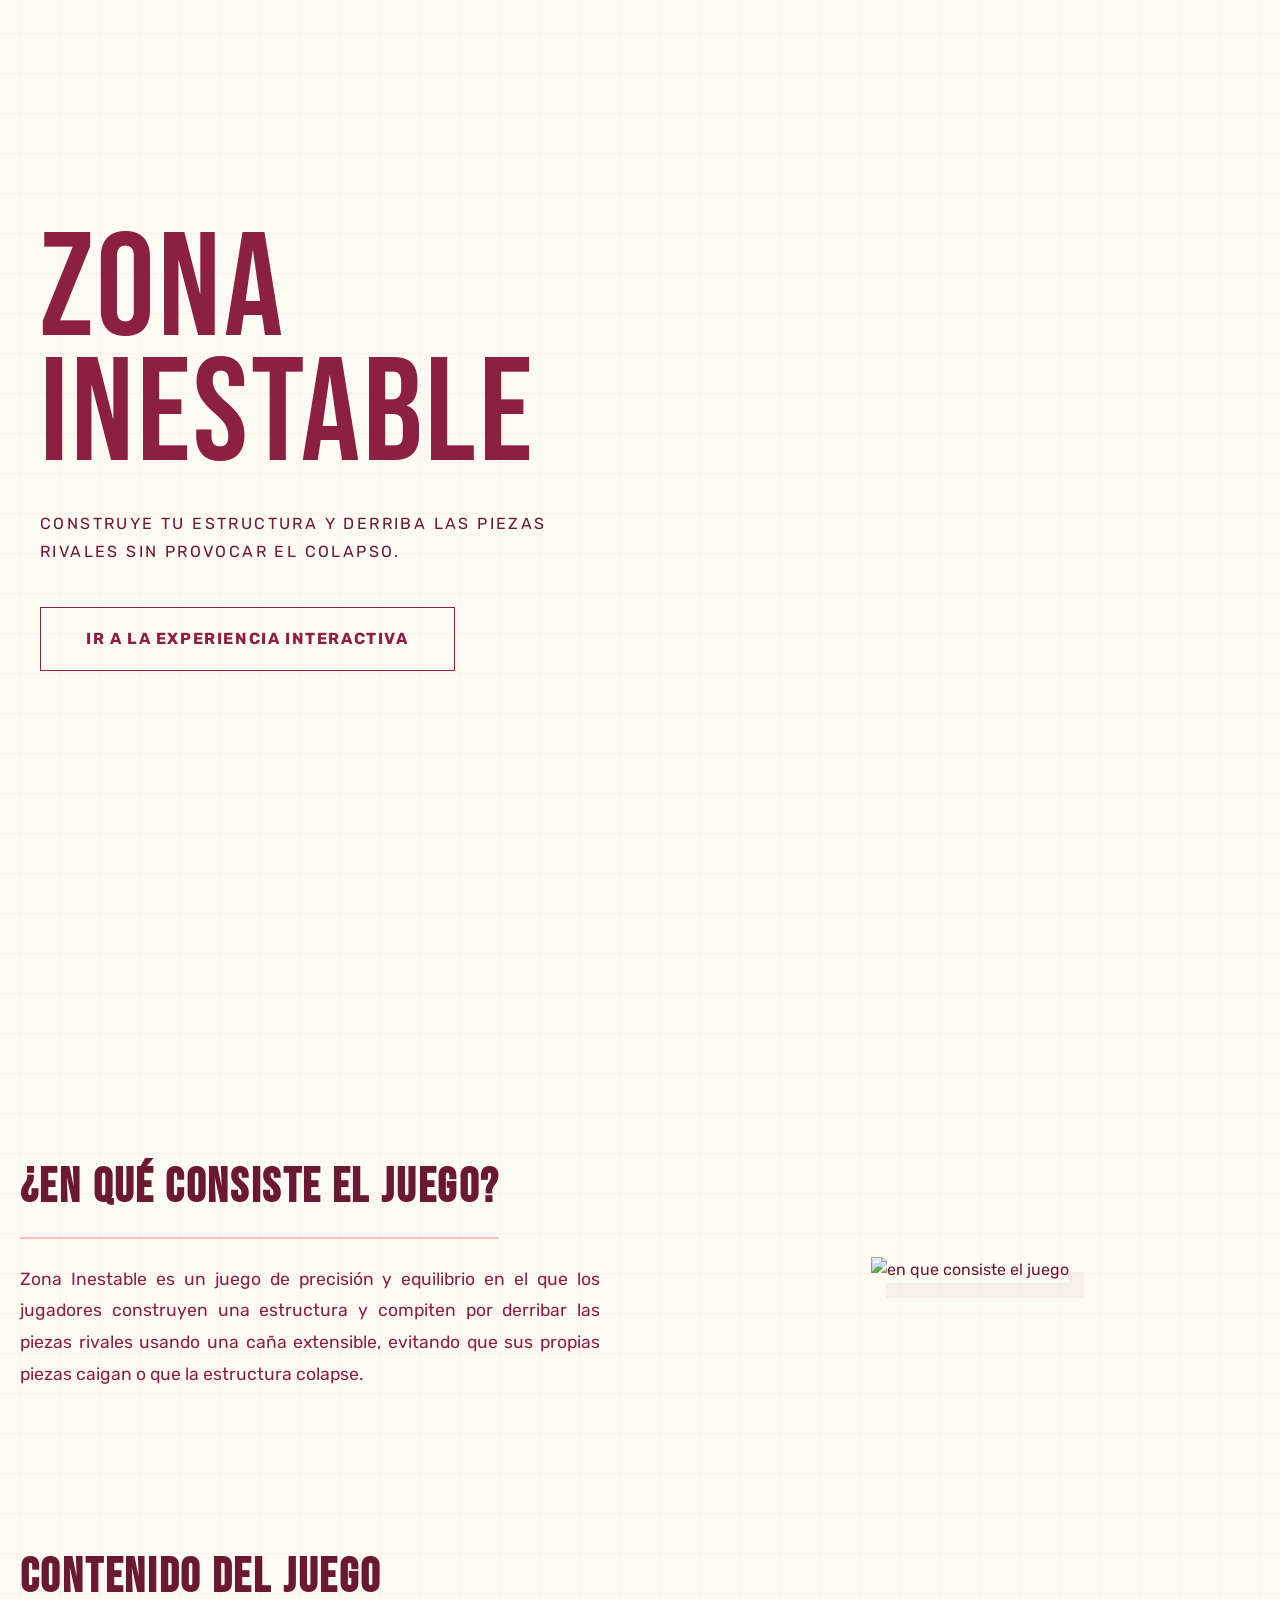
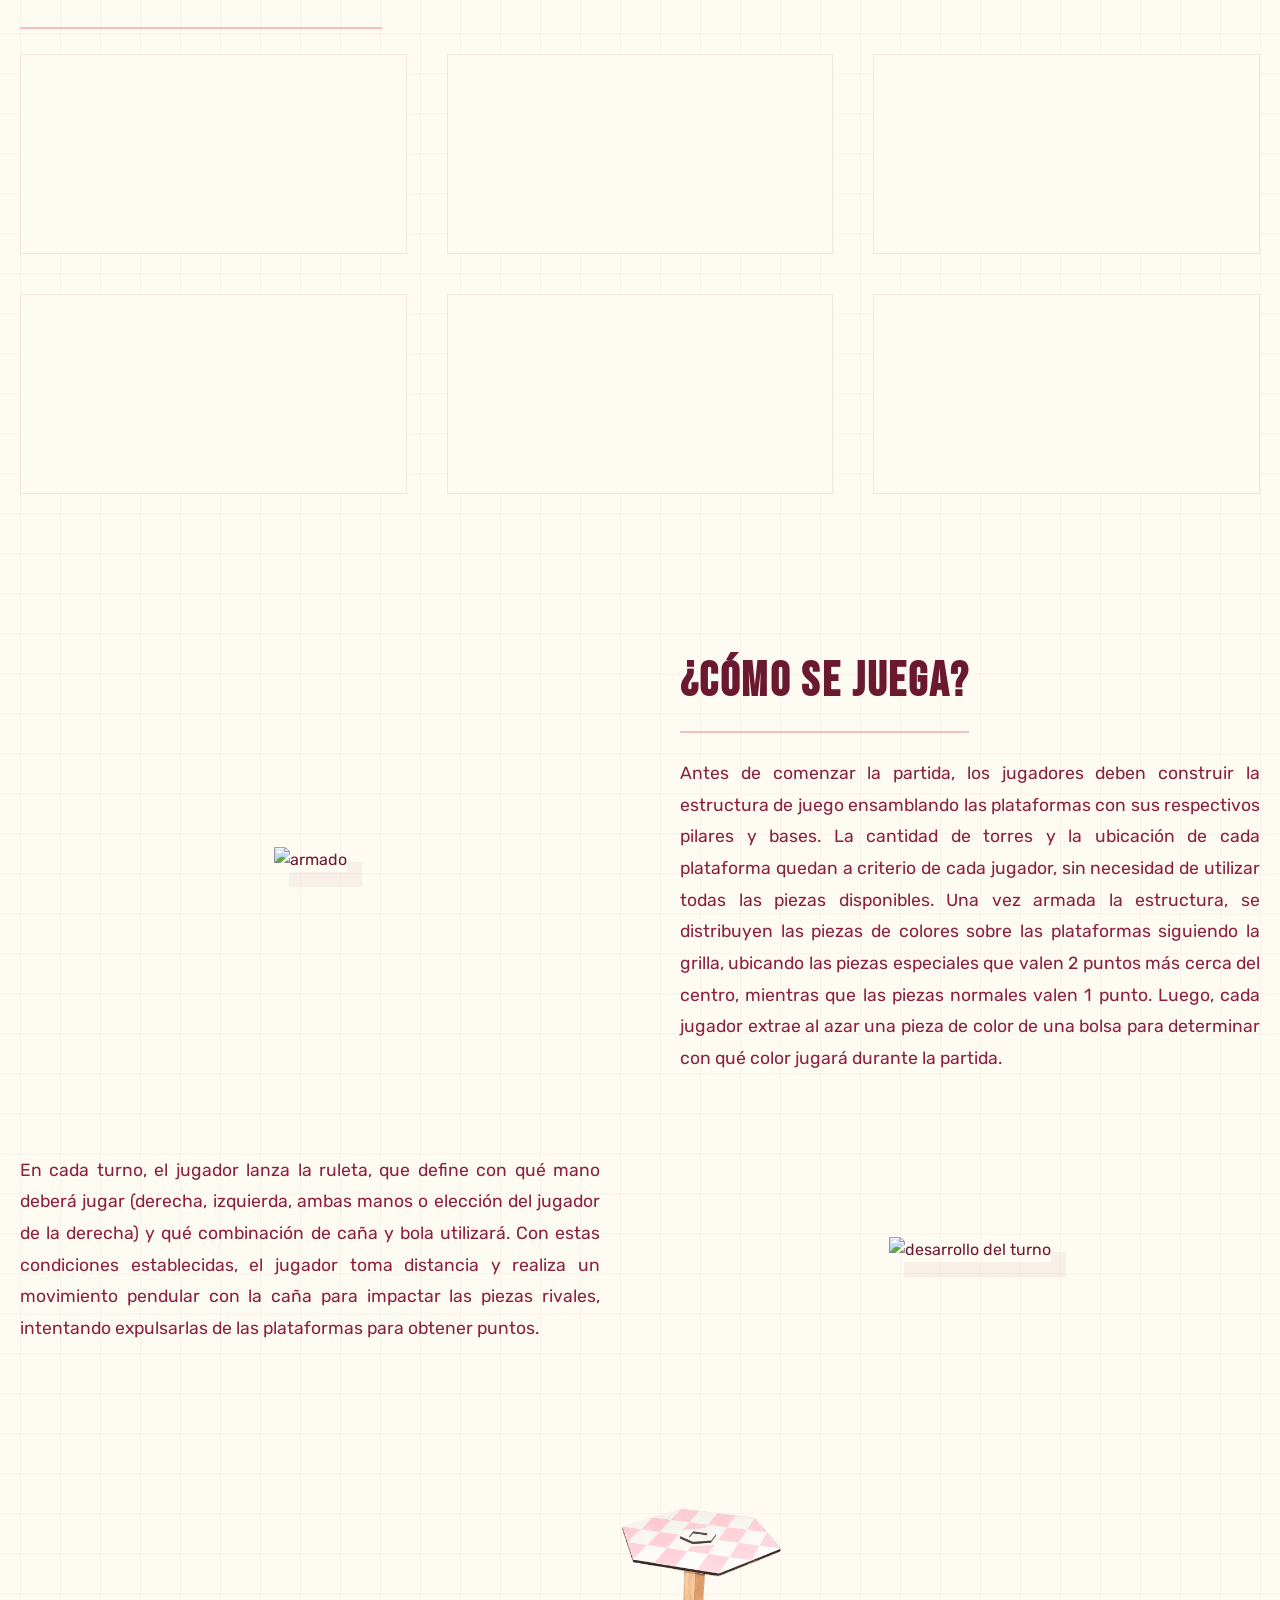
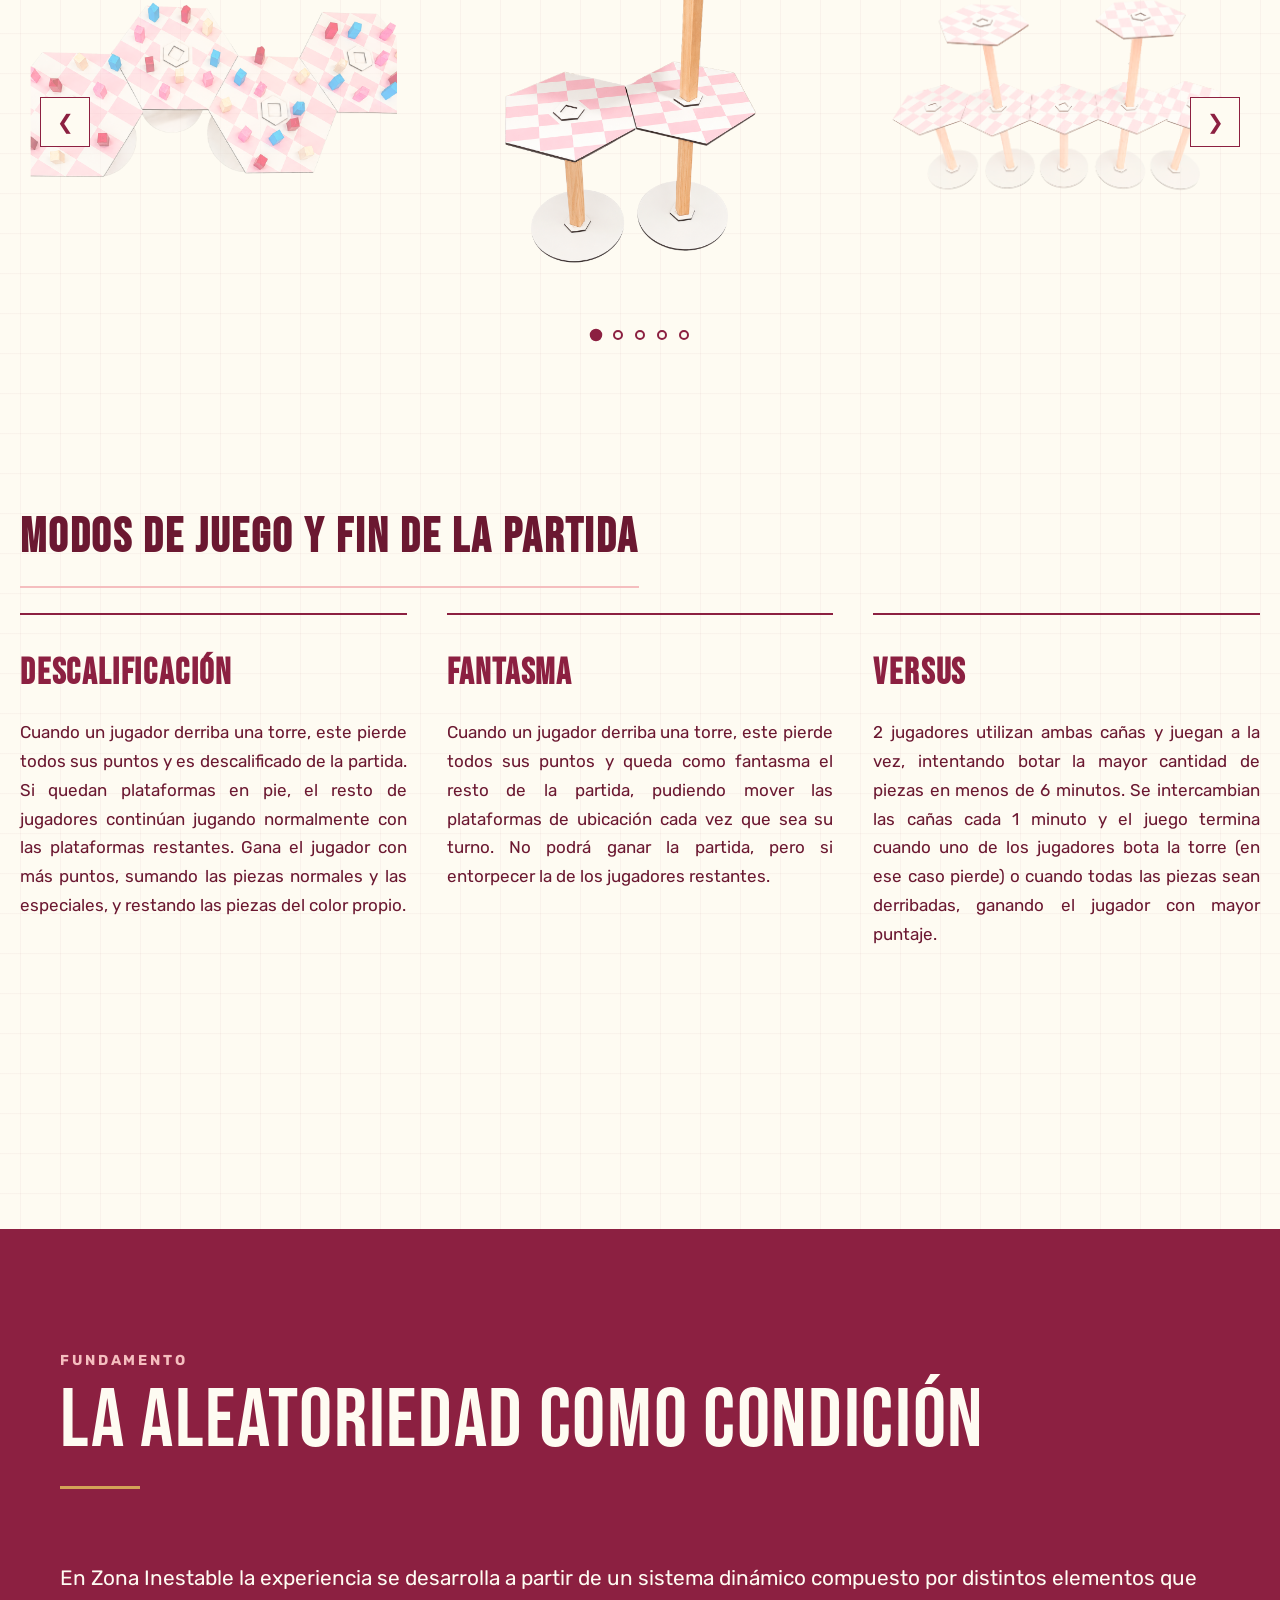
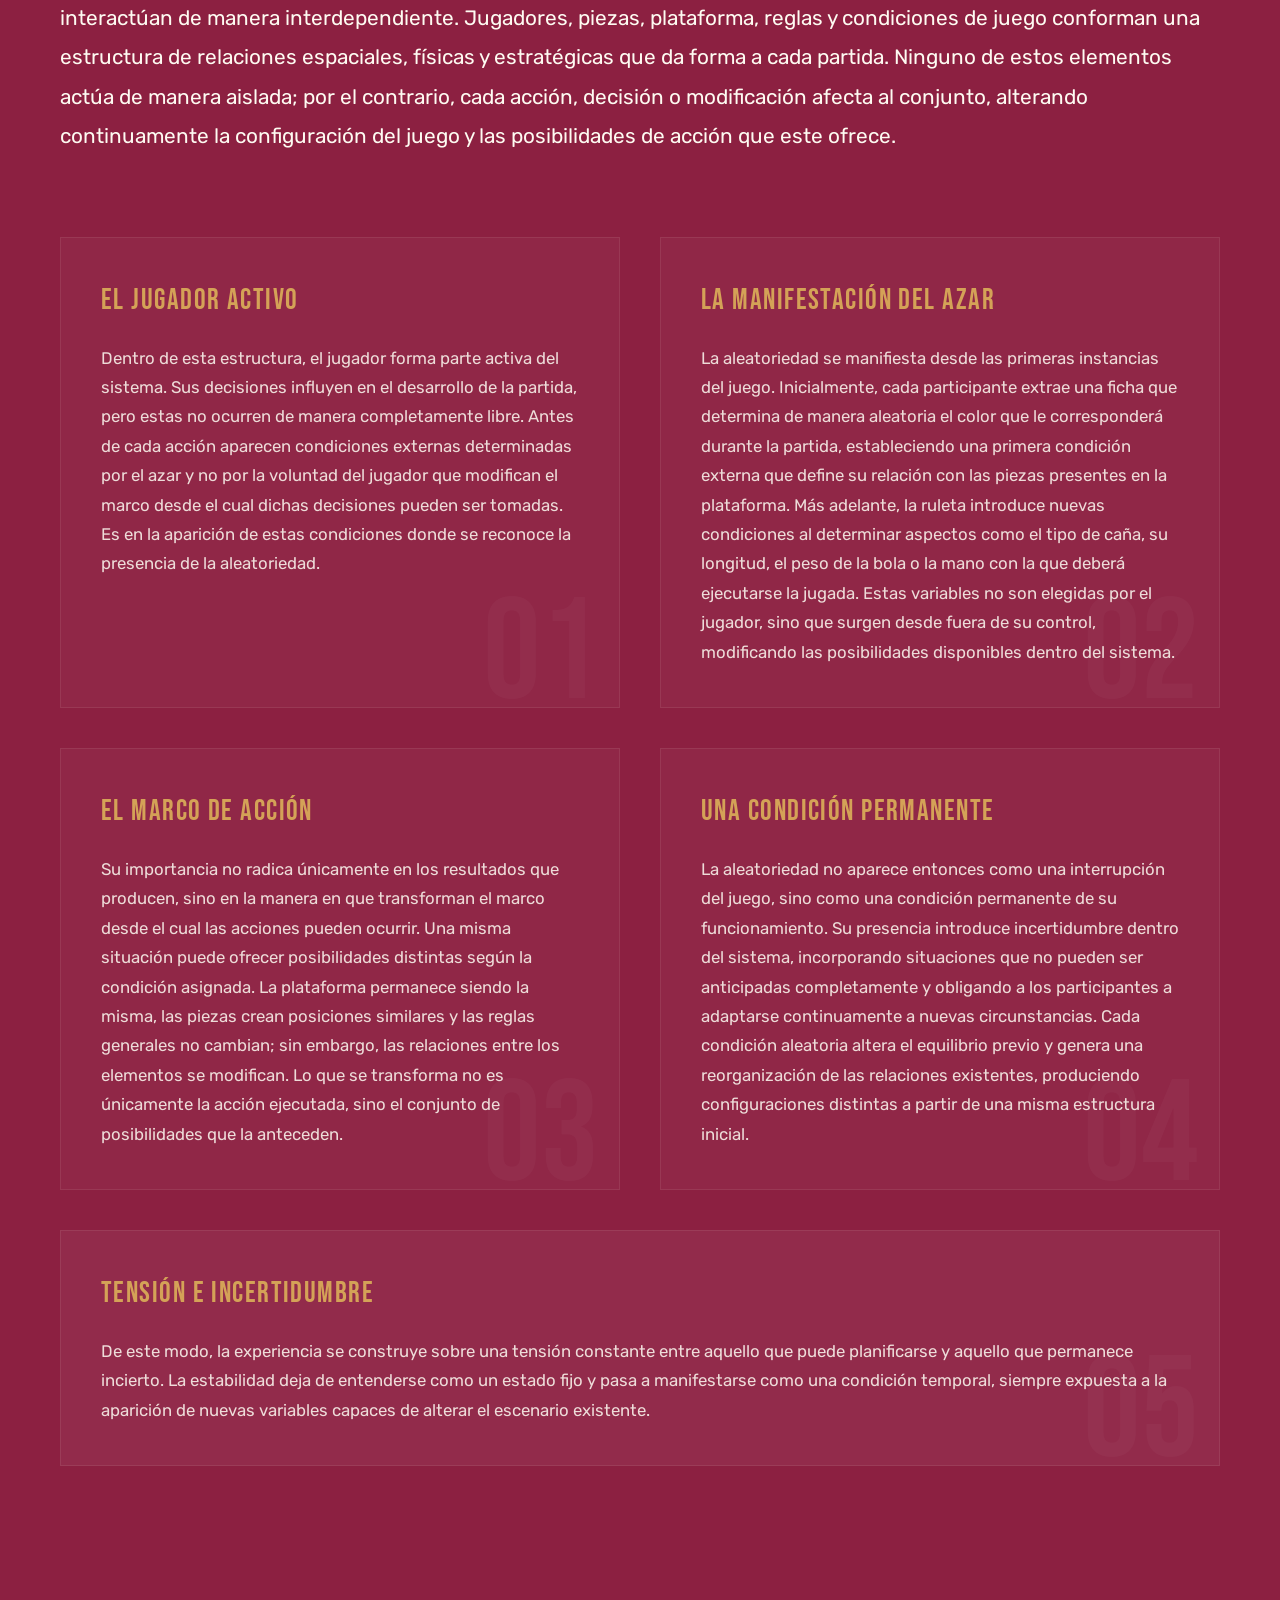
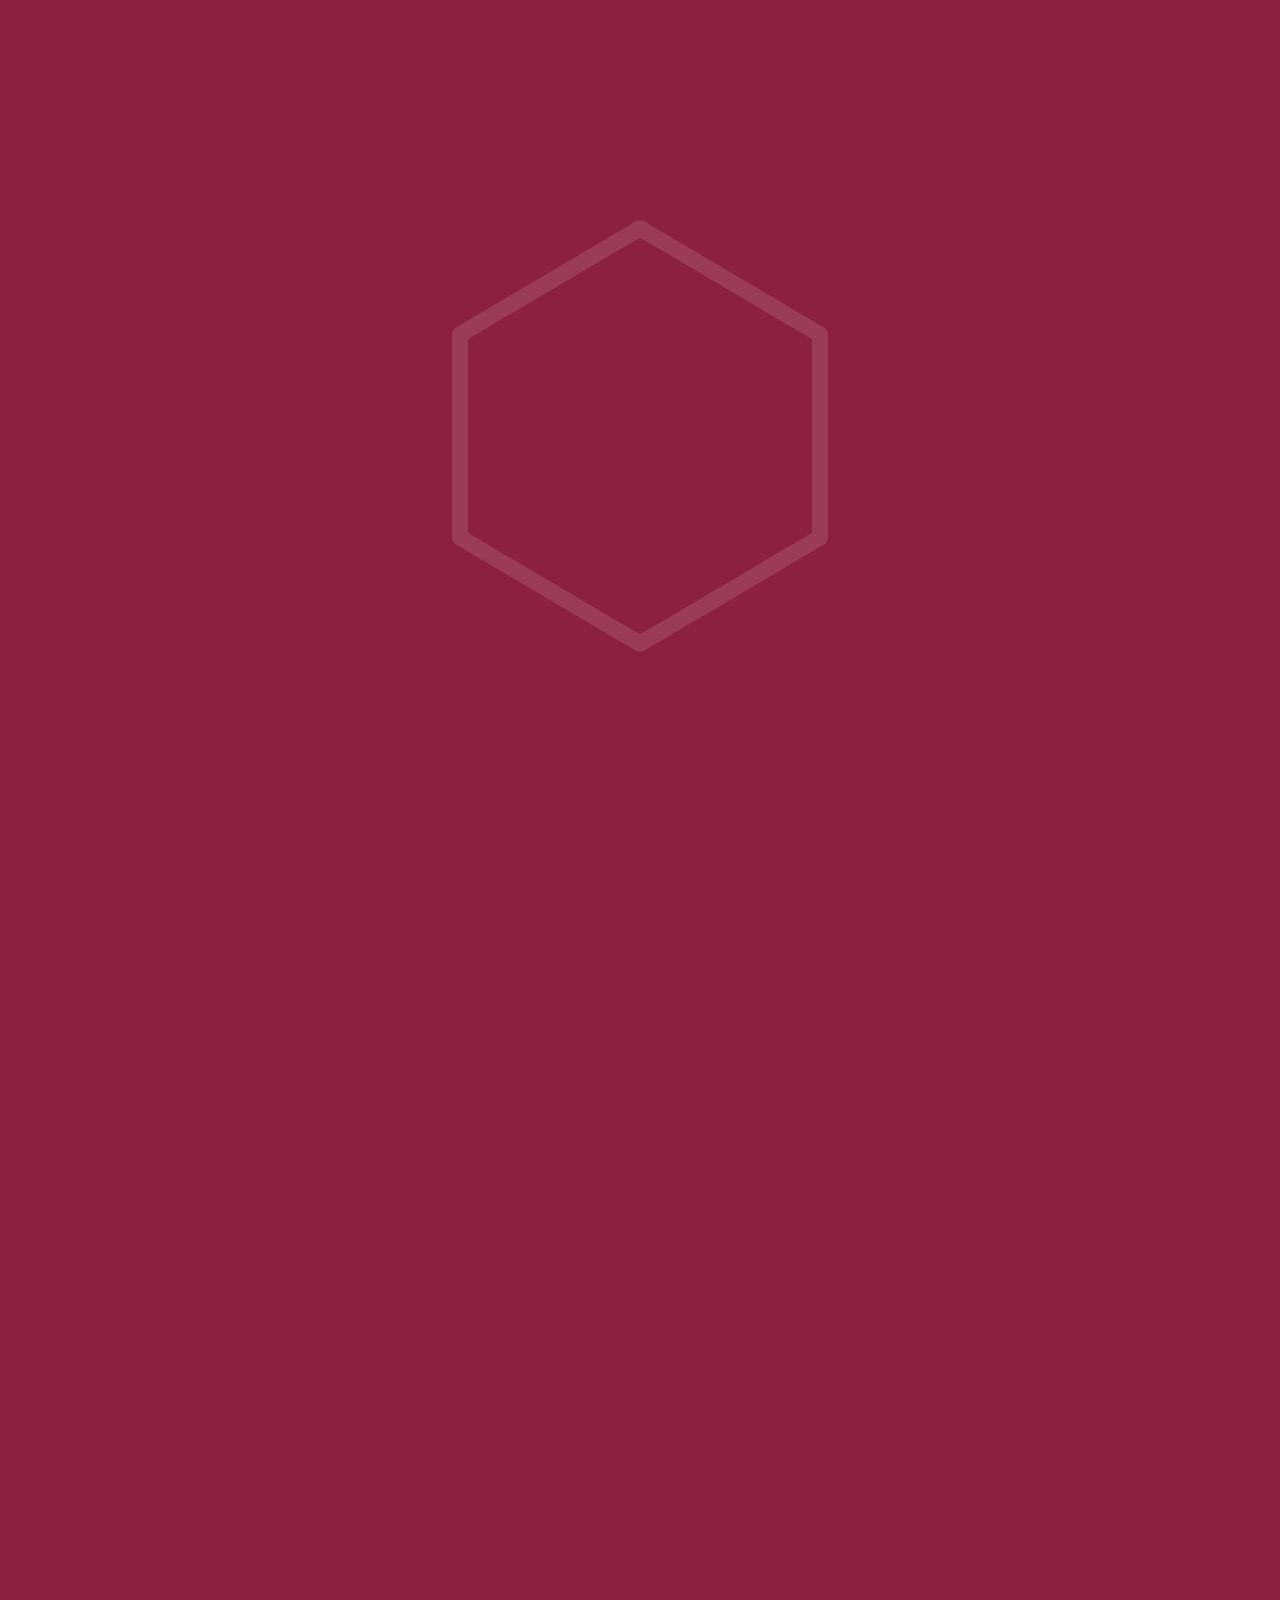
==== commit 5fc3cfdf: "commit 4" ====
--- a/index.html
+++ b/index.html
@@ -13,9 +13,19 @@
         }
     </script>
     
-    <link rel="stylesheet" href="style.css">
+    <link rel="stylesheet" href="style.css?v=1.2">
 </head>
 <body>
+
+    <!-- OVERLAY DE CARGA DE LA EXPERIENCIA -->
+    <div id="loading-overlay" class="loading-overlay">
+        <div class="tower-loader">
+            <div class="loader-base"></div>
+            <div class="loader-pilar"></div>
+            <div class="loader-top"></div>
+        </div>
+        <div class="loading-title">CARGANDO EXPERIENCIA</div>
+    </div>
 
     <nav class="franja-nav" id="main-nav">
         <button class="nav-toggle" id="nav-toggle" aria-label="Abrir menú">
@@ -27,8 +37,9 @@
             <li><a href="#que-es" class="nav-link">¿En qué consiste?</a></li>
             <li><a href="#galeria" class="nav-link">Contenido</a></li>
             <li><a href="#preparacion" class="nav-link">¿Cómo se juega?</a></li>
+            <li><a href="#fotos" class="nav-link">Galería</a></li>
             <li><a href="#modos" class="nav-link">Modos</a></li>
-            <li><a href="#concepto" class="nav-link">Concepto</a></li>
+            <li><a href="#fundamento" class="nav-link">Fundamento</a></li>
             <li><a href="#creditos" class="nav-link">Créditos</a></li>
         </ul>
     </nav>
@@ -40,7 +51,7 @@
                     ZONA<br>INESTABLE
                 </h1>
                 <p class="hero-subtitle">
-                    Construye tu estructura y derriba las <br> piezas rivales sin provocar el colapso.
+                    Construye tu estructura y derriba las piezas rivales sin provocar el colapso.
                 </p>
                 <a href="juego.html" class="btn hero-btn">IR A LA EXPERIENCIA INTERACTIVA</a>
             </div>
@@ -84,7 +95,7 @@
             <p class="cuerpo-texto">Antes de comenzar la partida, los jugadores deben construir la estructura de juego ensamblando las plataformas con sus respectivos pilares y bases. La cantidad de torres y la ubicación de cada plataforma quedan a criterio de cada jugador, sin necesidad de utilizar todas las piezas disponibles. Una vez armada la estructura, se distribuyen las piezas de colores sobre las plataformas siguiendo la grilla, ubicando las piezas especiales que valen 2 puntos más cerca del centro, mientras que las piezas normales valen 1 punto. Luego, cada jugador extrae al azar una pieza de color de una bolsa para determinar con qué color jugará durante la partida.</p>
         </div>
         <div class="bloque-imagen">
-            <img src="assets/armado.gif" alt="armado">
+            <img src="assets/armado2.gif" alt="armado">
         </div>
     </section>
 
@@ -93,11 +104,11 @@
             <p class="cuerpo-texto">En cada turno, el jugador lanza la ruleta, que define con qué mano deberá jugar (derecha, izquierda, ambas manos o elección del jugador de la derecha) y qué combinación de caña y bola utilizará. Con estas condiciones establecidas, el jugador toma distancia y realiza un movimiento pendular con la caña para impactar las piezas rivales, intentando expulsarlas de las plataformas para obtener puntos.</p>
         </div>
         <div class="bloque-imagen">
-            <img src="" alt="Espacio para segundo GIF" class="carrusel-gif-placeholder" style="background: rgba(140, 32, 65, 0.05); border: 2px dashed rgba(140, 32, 65, 0.2); width: 100%; min-height: 250px; box-shadow: 15px 15px 0px rgba(140, 32, 65, 0.05);">
-        </div>
-    </section>
-
-    <div class="carrusel-container">
+            <img src="assets/armado.gif" alt="desarrollo del turno">
+        </div>
+    </section>
+
+    <div class="carrusel-container scroll-section" id="fotos">
         <div class="carrusel-track" id="track">
             <img src="assets/torre editable 1.png" class="foto1" alt="torre 1.png">
             <img src="assets/torre editable 2.png" class="foto2" alt="torre 2.png">
@@ -140,12 +151,12 @@
         </div>
     </section>
 
-    <section class="seccion-fundamento scroll-section" id="concepto">
+    <section class="seccion-fundamento scroll-section" id="fundamento">
         <div class="contenedor-principal">
             
             <!-- Encabezado Editorial -->
             <div class="fundamento-header-editorial">
-                <span class="fundamento-tagline">FUNDAMENTO TEÓRICO</span>
+                <span class="fundamento-tagline">FUNDAMENTO</span>
                 <h1 class="fundamento-titulo-editorial">LA ALEATORIEDAD COMO CONDICIÓN</h1>
                 <div class="fundamento-linea-decorativa"></div>
             </div>
@@ -157,14 +168,6 @@
                         En Zona Inestable la experiencia se desarrolla a partir de un sistema dinámico compuesto por distintos elementos que interactúan de manera interdependiente. Jugadores, piezas, plataforma, reglas y condiciones de juego conforman una estructura de relaciones espaciales, físicas y estratégicas que da forma a cada partida. Ninguno de estos elementos actúa de manera aislada; por el contrario, cada acción, decisión o modificación afecta al conjunto, alterando continuamente la configuración del juego y las posibilidades de acción que este ofrece.
                     </p>
                 </div>
-                <div class="fundamento-visual-container">
-                    <div class="fundamento-geometric-visual">
-                        <div class="geometric-inner">
-                            <span class="visual-symbol">✲</span>
-                            <span class="visual-label">SISTEMA INTERDEPENDIENTE</span>
-                        </div>
-                    </div>
-                </div>
             </div>
 
             <!-- Grilla Editorial de Párrafos / Asymmetric Grid (Tarjetas interactivas) -->
@@ -234,9 +237,9 @@
       <div class="portal-sticky">
         <div class="portal-circulo-wrapper">
           
-          <svg class="portal-svg" viewBox="0 0 100 100">
-            <polygon class="figura-fondo" points="50,5 89,28 89,72 50,95 11,72 11,28"></polygon>
-            <polygon class="figura-progreso" pathLength="100" points="50,5 89,28 89,72 50,95 11,72 11,28"></polygon>
+          <svg class="portal-svg" viewBox="-15 -15 130 130">
+            <path class="figura-fondo" d="M 50,5 L 89,28 L 89,72 L 50,95 L 11,72 L 11,28 Z"></path>
+            <path class="figura-progreso" pathLength="100" d="M 50,5 L 89,28 L 89,72 L 50,95 L 11,72 L 11,28 Z"></path>
           </svg>
 
           <div id="boton-portal" class="portal-enlace">
@@ -248,91 +251,15 @@
     </section>
 
     <footer class="footer-creditos scroll-section" id="creditos">
-        <div class="contenedor-principal">
-            
-            <div class="footer-header-diseno">
-                <span class="footer-tagline">ESPECIFICACIONES</span>
-                <h2 class="footer-titulo-diseno">CRÉDITOS Y REGISTRO</h2>
-                <div class="footer-linea-decorativa"></div>
-            </div>
-
-            <div class="footer-grid-board">
-                <!-- Celda 1: Proyecto -->
-                <div class="footer-board-cell cell-proyecto">
-                    <div class="cell-bg-svg">
-                        <svg viewBox="0 0 100 100" class="blueprint-svg">
-                            <line x1="10" y1="85" x2="90" y2="85" stroke="rgba(140, 32, 65, 0.15)" stroke-width="1.5"/>
-                            <polygon points="50,45 80,85 20,85" fill="none" stroke="rgba(140, 32, 65, 0.15)" stroke-width="1.5"/>
-                            <line x1="50" y1="45" x2="50" y2="85" stroke="rgba(140, 32, 65, 0.15)" stroke-width="1" stroke-dasharray="2,2"/>
-                            <line x1="30" y1="45" x2="70" y2="45" stroke="rgba(140, 32, 65, 0.3)" stroke-width="2"/>
-                            <circle cx="35" cy="38" r="5" fill="none" stroke="#8C2041" stroke-width="1.5"/>
-                            <circle cx="65" cy="38" r="5" fill="#D4A257"/>
-                        </svg>
-                    </div>
-                    <div class="cell-label">01 / PROYECTO</div>
-                    <h3 class="cell-title">ZONA INESTABLE</h3>
-                    <p class="cell-desc">Landing y desarrollo de experimentación digital para el juego de mesa. Un espacio interactivo diseñado en torno a la tensión estructural, el equilibrio físico y la interacción táctil.</p>
-                </div>
-
-                <!-- Celda 2: Autoría -->
-                <div class="footer-board-cell cell-autor">
-                    <div class="cell-bg-svg">
-                        <svg viewBox="0 0 100 100" class="blueprint-svg">
-                            <polygon points="50,15 80,32 80,68 50,85 20,68 20,32" fill="none" stroke="rgba(140, 32, 65, 0.15)" stroke-width="1.5"/>
-                            <circle cx="50" cy="50" r="20" fill="none" stroke="rgba(140, 32, 65, 0.15)" stroke-width="1" stroke-dasharray="3,3"/>
-                            <polygon points="50,30 67,40 67,60 50,70 33,60 33,40" fill="none" stroke="#D4A257" stroke-width="1.5"/>
-                        </svg>
-                    </div>
-                    <div class="cell-label">02 / DISEÑO</div>
-                    <h3 class="cell-title">CATALINA CABEZAS</h3>
-                    <p class="cell-desc">Estudiante del Taller de Diseño de Interacción 2026. Desarrollo web, modelado 3D interactivo y diseño de interfaz.</p>
-                </div>
-
-                <!-- Celda 3: Institución -->
-                <div class="footer-board-cell cell-academia">
-                    <div class="cell-label">03 / ACADEMIA</div>
-                    <div class="academia-content-wrapper">
-                        <div class="academia-info">
-                            <div class="ead-brand-footer">
-                                <span class="ead-logo-sigla">e<strong>[ad]</strong></span>
-                                <div class="ead-txt-box">
-                                    <span class="ead-facultad">Escuela de Arquitectura y Diseño</span>
-                                    <span class="ead-uni">Pontificia Universidad Católica de Valparaíso</span>
-                                </div>
-                            </div>
-                            <p class="cell-desc">Taller de Diseño de Interacción 2026. Formación académica y experimentación en interfaces digitales y físicas.</p>
-                        </div>
-                        <div class="academia-logo">
-                            <svg class="pucv-seal-svg" viewBox="0 0 100 100">
-                                <circle cx="50" cy="50" r="45" fill="none" stroke="#8C2041" stroke-width="2"/>
-                                <circle cx="50" cy="50" r="40" fill="none" stroke="#8C2041" stroke-width="0.8" stroke-dasharray="2, 2"/>
-                                <path d="M 50,22 L 50,78 M 28,45 L 72,45" stroke="#8C2041" stroke-width="2.5" stroke-linecap="round"/>
-                                <path d="M 40,55 L 60,65 M 60,55 L 40,65" stroke="#8C2041" stroke-width="1.5"/>
-                            </svg>
-                        </div>
-                    </div>
-                </div>
-
-                <!-- Celda 4: Sistema / Mecánica -->
-                <div class="footer-board-cell cell-sistema">
-                    <div class="cell-bg-svg">
-                        <svg viewBox="0 0 100 100" class="blueprint-svg">
-                            <circle cx="50" cy="50" r="35" fill="none" stroke="rgba(140, 32, 65, 0.15)" stroke-width="1.5"/>
-                            <line x1="15" y1="50" x2="85" y2="50" stroke="rgba(140, 32, 65, 0.1)" stroke-width="1"/>
-                            <line x1="50" y1="15" x2="50" y2="85" stroke="rgba(140, 32, 65, 0.1)" stroke-width="1"/>
-                            <circle cx="50" cy="50" r="10" fill="none" stroke="#8C2041" stroke-width="1.5"/>
-                            <line x1="50" y1="50" x2="75" y2="25" stroke="#D4A257" stroke-width="2" stroke-linecap="round"/>
-                        </svg>
-                    </div>
-                    <div class="cell-label">04 / DISPOSITIVO</div>
-                    <h3 class="cell-title">SISTEMA DINÁMICO</h3>
-                    <p class="cell-desc">Integración de modelos tridimensionales interactivos (Three.js), simuladores de gravedad, físicas de colisión y dinámicas lúdicas basadas en el azar.</p>
-                </div>
-            </div>
-
-            <!-- Línea de Derechos Reservados -->
-            <div class="footer-bottom-diseno">
-                <p>&copy; 2026 ZONA INESTABLE. PROYECTO ACADÉMICO. TODOS LOS DERECHOS REGISTRADOS.</p>
+        <div class="contenedor-principal footer-simple-container">
+            <div class="footer-col-texto">
+                <p class="footer-texto-simple">
+                    Este sitio experimental corresponde a un proyecto desarrollado por <strong>Catalina Cabezas</strong> en el marco del <strong>Taller de Diseño de Interacción 2026</strong> de la <strong>e[ad] PUCV</strong>. La plataforma fue construida utilizando <strong>Visual Studio Code</strong> y <strong>GitHub</strong>.<br><br>La bitácora de su proceso creativo se encuentra disponible en <a href="https://wiki.ead.pucv.cl/U3_Taller_IxD_-Catalina_Cabezas" target="_blank">Wiki Casiopea</a>.
+                </p>
+            </div>
+            <div class="footer-col-logos">
+                <img src="assets/logo pucv.png" alt="Logo PUCV" class="logo-pucv-img">
+                <img src="assets/logo ead.png" alt="Logo e[ad]" class="logo-ead-img">
             </div>
         </div>
     </footer>
@@ -349,5 +276,18 @@
     <script type="module" src="ruleta3d.js"></script>
     <script type="module" src="torreHero.js"></script>
     
+    <!-- Filtro SVG para convertir texto blanco a negro manteniendo los corchetes rojos del logo ead -->
+    <svg style="display: none;">
+        <defs>
+            <filter id="blacken-white">
+                <feColorMatrix type="matrix" values="
+                    1.5 -1.5   0.0   0.0   0.0
+                    0.0   0.0   0.0   0.0   0.0
+                    0.0  -0.8   0.8   0.0   0.0
+                    0.0   0.0   0.0   1.0   0.0" />
+            </filter>
+        </defs>
+    </svg>
+    
 </body>
 </html>
--- a/style.css
+++ b/style.css
@@ -9,6 +9,7 @@
 
 html {
     scroll-behavior: smooth;
+    scroll-padding-top: 80px;
 }
 
 /* ================================= */
@@ -101,7 +102,7 @@
     line-height: 1.8;
     color: #6B1831;
     margin-bottom: 40px;   
-    max-width: 500px;
+    max-width: 38rem;
     margin-left: 0;
     margin-right: 0;
 }
@@ -131,7 +132,7 @@
 #contenedor-torre-3d {
     position: absolute;
     top: 0;
-    left: 50%;
+    left: 58%;
     transform: translateX(-50%);
     width: 100vw;
     height: 100vh;
@@ -226,6 +227,7 @@
 /* ================================= */
 /* CARRUSEL                          */
 /* ================================= */
+#fotos { scroll-margin-top: 150px; }
 .carrusel-container { overflow: hidden; width: 100%; position: relative; }
 .carrusel-track { display: flex; transition: transform 0.6s cubic-bezier(0.165, 0.84, 0.44, 1); }
 .carrusel-track img {
@@ -300,8 +302,8 @@
     padding: 30px 0; flex: 1; box-shadow: none; transition: transform 0.4s ease;
 }
 .tarjeta-modo:hover { transform: translateY(-5px); }
-.tarjeta-modo h2 { font-family: 'Bebas Neue', sans-serif; color: #8C2041; font-size: 32px; letter-spacing: 0.05em; margin-bottom: 15px; }
-.tarjeta-modo p { font-family: 'Rubik', sans-serif; font-size: 15px; color: #6B1831; text-align: justify; line-height: 1.6; }
+.tarjeta-modo h2 { font-family: 'Bebas Neue', sans-serif; color: #8C2041; font-size: 36px; letter-spacing: 0.05em; margin-bottom: 15px; }
+.tarjeta-modo p { font-family: 'Rubik', sans-serif; font-size: 17px; color: #6B1831; text-align: justify; line-height: 1.7; }
 
 
 /* ================================================= */
@@ -353,12 +355,9 @@
     margin-top: 25px;
 }
 
-/* Bloque de Entrada / Lead Section (2 columnas) */
+/* Bloque de Entrada / Lead Section (Full width) */
 .fundamento-intro-editorial {
-    display: grid;
-    grid-template-columns: 1.2fr 0.8fr;
-    gap: 60px;
-    align-items: center;
+    display: block;
     margin-bottom: 80px;
 }
 
@@ -367,7 +366,7 @@
     font-size: 1.3rem;
     line-height: 1.9;
     color: #FEFBF2;
-    text-align: justify;
+    text-align: left;
     margin: 0;
     font-weight: 400;
 }
@@ -492,7 +491,7 @@
     font-size: 1.05rem;
     line-height: 1.75;
     color: rgba(254, 251, 242, 0.85);
-    text-align: justify;
+    text-align: left;
     margin: 0;
 }
 
@@ -558,16 +557,27 @@
   display: flex; justify-content: center; align-items: center; overflow: hidden;
 }
 
-.portal-circulo-wrapper { position: relative; width: 350px; height: 350px; }
-.portal-svg { width: 100%; height: 100%; }
-.portal-svg polygon { fill: none; stroke-width: 3; stroke-linejoin: round; }
-.figura-fondo { stroke: rgba(254, 251, 242, 0.15); }
-.figura-progreso { stroke: #FEFBF2; stroke-dasharray: 100; stroke-dashoffset: 100; filter: drop-shadow(0px 0px 8px rgba(254, 251, 242, 0.6)); }
+.portal-circulo-wrapper { 
+  position: relative; 
+  width: min(600px, 85vw); 
+  height: min(600px, 85vw); 
+}
+.portal-svg { width: 100%; height: 100%; overflow: visible !important; }
+.portal-svg polygon, .portal-svg path { fill: none; stroke-width: 3.5; stroke-linejoin: round; }
+.figura-fondo { stroke: rgba(254, 251, 242, 0.12); }
+.figura-progreso { 
+  stroke: #FEFBF2; 
+  stroke-dasharray: 100; 
+  stroke-dashoffset: 100; 
+  filter: drop-shadow(0 0 2px #FEFBF2) 
+          drop-shadow(0 0 8px rgba(254, 251, 242, 0.9)) 
+          drop-shadow(0 0 20px rgba(254, 251, 242, 0.55)); 
+}
 
 .portal-enlace {
   position: absolute; top: 0; left: 0; right: 0; bottom: 0;
   display: flex; justify-content: center; align-items: center; text-align: center;
-  color: #FEFBF2; font-family: 'Rubik', sans-serif; font-size: 20px;
+  color: #FEFBF2; font-family: 'Rubik', sans-serif; font-size: 24px;
   letter-spacing: 2px; font-weight: bold; opacity: 0; transform: scale(0.9);
   transition: opacity 0.5s ease, transform 0.5s ease;
 }
@@ -733,7 +743,7 @@
 #galeria { scroll-margin-top: 160px; }
 #preparacion { scroll-margin-top: 120px; }
 #modos { scroll-margin-top: 150px; }
-#concepto { scroll-margin-top: 88px; }
+#fundamento { scroll-margin-top: 0; }
 
 /* TABLERO DE MÁRGENES INDIVIDUALES */
 #que-es { margin-top: 250px; margin-bottom: 150px; }
@@ -800,13 +810,13 @@
 .footer-creditos {
     background-color: #FEFBF2; /* Fondo crema oficial */
     background-image: 
-        linear-gradient(rgba(140, 32, 65, 0.05) 1px, transparent 1px),
-        linear-gradient(90deg, rgba(140, 32, 65, 0.05) 1px, transparent 1px);
+        linear-gradient(rgba(140, 32, 65, 0.04) 1px, transparent 1px),
+        linear-gradient(90deg, rgba(140, 32, 65, 0.04) 1px, transparent 1px);
     background-size: 20px 20px; /* Grilla delicada */
-    padding: 80px 20px 40px 20px;
+    padding: 70px 4vw;
     width: 100%;
-    color: #6B1831;
-    border-top: 2px solid #8C2041; /* Borde vino sólido superior */
+    color: #6B1831; /* Original dark wine/brown text */
+    border-top: 2px solid #8C2041; /* Original wine red top border */
 }
 
 .footer-creditos .contenedor-principal {
@@ -814,236 +824,257 @@
     margin: 0 auto;
 }
 
-/* Header Créditos Diseño */
-.footer-header-diseno {
-    margin-bottom: 50px;
-    text-align: left;
-}
-
-.footer-tagline {
-    font-family: 'Rubik', sans-serif;
-    font-size: 0.85rem;
-    font-weight: 700;
-    letter-spacing: 0.2em;
-    color: #8C2041;
-    display: block;
-    margin-bottom: 10px;
-}
-
-.footer-titulo-diseno {
-    font-family: 'Bebas Neue', sans-serif;
-    font-size: clamp(2.5rem, 5vw, 4.5rem);
-    font-weight: normal;
-    line-height: 1;
-    color: #8C2041;
-    margin: 0;
-}
-
-.footer-linea-decorativa {
-    width: 60px;
-    height: 3px;
-    background-color: #D4A257;
-    margin-top: 15px;
-}
-
-/* Grilla Tablero de Créditos */
-.footer-grid-board {
-    display: grid;
-    grid-template-columns: 1fr 1fr;
-    border: 1px solid rgba(140, 32, 65, 0.2);
-    background-color: transparent;
-    margin-top: 40px;
-    margin-bottom: 40px;
-}
-
-.footer-board-cell {
-    padding: 40px;
-    border-right: 1px solid rgba(140, 32, 65, 0.2);
-    border-bottom: 1px solid rgba(140, 32, 65, 0.2);
-    position: relative;
-    overflow: hidden;
-    background-color: rgba(254, 251, 242, 0.5); /* Translúcido crema */
-    transition: all 0.4s cubic-bezier(0.165, 0.84, 0.44, 1);
-    display: flex;
-    flex-direction: column;
-    justify-content: flex-start;
-}
-
-/* Eliminar bordes sobrantes */
-.footer-board-cell:nth-child(2n) {
-    border-right: none;
-}
-
-.footer-board-cell:nth-child(3),
-.footer-board-cell:nth-child(4) {
-    border-bottom: none;
-}
-
-.cell-bg-svg {
-    position: absolute;
-    right: -20px;
-    bottom: -20px;
-    width: 180px;
-    height: 180px;
-    opacity: 0.6;
-    pointer-events: none;
-    transition: all 0.5s cubic-bezier(0.165, 0.84, 0.44, 1);
-    z-index: 1;
-}
-
-.blueprint-svg {
-    width: 100%;
-    height: 100%;
-}
-
-.cell-label {
-    font-family: 'Rubik', sans-serif;
-    font-size: 0.75rem;
-    font-weight: 700;
-    color: #D4A257; /* Dorado */
-    letter-spacing: 0.15em;
-    margin-bottom: 15px;
-    position: relative;
-    z-index: 2;
-}
-
-.cell-title {
-    font-family: 'Bebas Neue', sans-serif;
-    font-size: 2.2rem;
-    color: #8C2041; /* Vino */
-    margin-bottom: 12px;
-    letter-spacing: 0.03em;
-    font-weight: normal;
-    position: relative;
-    z-index: 2;
-}
-
-.cell-desc {
+.footer-simple-container {
+    display: flex;
+    justify-content: space-between;
+    align-items: center;
+    gap: 50px;
+}
+
+.footer-col-texto {
+    flex: 1.3;
+}
+
+.footer-texto-simple {
     font-family: 'Rubik', sans-serif;
     font-size: 0.95rem;
-    line-height: 1.7;
+    line-height: 1.8;
     color: #6B1831;
-    text-align: justify;
-    position: relative;
-    z-index: 2;
-    max-width: 90%;
+    text-align: left;
     margin: 0;
-}
-
-/* Hover en Celdas */
-.footer-board-cell:hover {
-    background-color: rgba(140, 32, 65, 0.03);
-}
-
-.footer-board-cell:hover .cell-bg-svg {
-    transform: scale(1.08) rotate(8deg);
-    opacity: 0.95;
-}
-
-/* Estructura Academia */
-.academia-content-wrapper {
-    display: flex;
-    justify-content: space-between;
-    align-items: center;
-    gap: 30px;
-    position: relative;
-    z-index: 2;
-    height: 100%;
-    width: 100%;
-}
-
-.academia-info {
-    flex: 1;
+    letter-spacing: 0.02em;
+}
+
+.footer-texto-simple strong {
+    color: #8C2041; /* Wine red for strong elements */
+    font-weight: 700;
+}
+
+.footer-texto-simple a {
+    color: #8C2041; /* Wine red for links */
+    text-decoration: underline;
+    transition: color 0.3s ease;
+}
+
+.footer-texto-simple a:hover {
+    color: #D4A257; /* Gold accent on hover */
+}
+
+.footer-col-logos {
     display: flex;
     flex-direction: column;
-}
-
-.ead-brand-footer {
-    display: flex;
-    align-items: center;
-    gap: 15px;
-    margin-bottom: 15px;
-}
-
-.ead-logo-sigla {
-    font-family: 'Rubik', sans-serif;
-    font-size: 1.8rem;
-    color: #8C2041;
-}
-
-.ead-txt-box {
-    display: flex;
-    flex-direction: column;
-    gap: 2px;
-}
-
-.ead-facultad {
-    font-family: 'Rubik', sans-serif;
-    font-size: 0.85rem;
-    font-weight: 700;
-    text-transform: uppercase;
-    color: #8C2041;
-}
-
-.ead-uni {
-    font-family: 'Rubik', sans-serif;
-    font-size: 0.75rem;
-    color: rgba(107, 24, 49, 0.7);
-}
-
-.academia-logo {
-    flex-shrink: 0;
-}
-
-.academia-logo .pucv-seal-svg {
-    width: 70px;
-    height: 70px;
-    transition: all 0.5s cubic-bezier(0.165, 0.84, 0.44, 1);
-}
-
-.footer-board-cell:hover .pucv-seal-svg {
-    transform: scale(1.08) rotate(5deg);
-}
-
-/* Derechos Reservados */
-.footer-bottom-diseno {
-    border-top: 1px solid rgba(140, 32, 65, 0.15);
-    padding-top: 30px;
-    text-align: center;
-}
-
-.footer-bottom-diseno p {
-    font-family: 'Rubik', sans-serif;
-    font-size: 0.8rem;
-    color: rgba(107, 24, 49, 0.5);
-    margin: 0;
-    letter-spacing: 0.08em;
+    align-items: flex-start;
+    margin-left: auto;
+    gap: 25px;
+}
+
+.logo-pucv-img {
+    height: 80px;
+    width: auto;
+    max-width: 320px;
+    object-fit: contain;
+    /* Convert white PNG outline to black */
+    filter: brightness(0);
+}
+
+.logo-ead-img {
+    height: 52px;
+    width: auto;
+    max-width: 280px;
+    object-fit: contain;
+    /* Apply SVG filter to turn white text black while preserving red brackets */
+    filter: url(#blacken-white);
 }
 
 /* Responsive Grid */
 @media(max-width: 768px) {
-    .footer-grid-board {
-        grid-template-columns: 1fr;
-        border-bottom: none;
-    }
-    
-    .footer-board-cell {
-        border-right: none !important;
-        border-bottom: 1px solid rgba(140, 32, 65, 0.2) !important;
-        padding: 30px 20px;
-    }
-    
-    .footer-board-cell:last-child {
-        border-bottom: none !important;
-    }
-    
-    .academia-content-wrapper {
+    .footer-simple-container {
         flex-direction: column;
         align-items: flex-start;
-        gap: 25px;
+        gap: 35px;
     }
     
-    .academia-logo {
-        align-self: flex-end;
-    }
-}
+    .footer-col-logos {
+        align-items: flex-start;
+        width: 100%;
+        margin-left: 0;
+        gap: 20px;
+    }
+
+    .logo-pucv-img {
+        height: 68px;
+    }
+
+    .logo-ead-img {
+        height: 45px;
+    }
+}
+
+/* ================================= */
+/* OVERLAY DE CARGA DE LA EXPERIENCIA*/
+/* ================================= */
+.loading-overlay {
+    position: fixed;
+    inset: 0;
+    background-color: #FEFBF2; /* Cremoso oficial */
+    z-index: 99999;
+    display: flex;
+    flex-direction: column;
+    align-items: center;
+    justify-content: center;
+    opacity: 0;
+    pointer-events: none;
+    transition: opacity 0.5s ease;
+}
+
+.loading-overlay.active {
+    opacity: 1;
+    pointer-events: all;
+}
+
+/* ANIMACIÓN DE LAS PIEZAS DE LA TORRE */
+.tower-loader {
+    position: relative;
+    width: 120px;
+    height: 160px;
+    margin-bottom: 30px;
+}
+
+/* Pieza 1: Base */
+.loader-base {
+    position: absolute;
+    bottom: 0;
+    left: 30px; /* Centered for 60px width */
+    width: 60px; /* Smaller base */
+    height: 20px;
+    background-color: #EDE9DD; /* Cremita oficial */
+    border: 1px solid rgba(140, 32, 65, 0.15); /* Subtle outline for contrast against cream background */
+    border-radius: 4px;
+    opacity: 0;
+    transform: translateY(50px);
+    animation: loadBase 2.8s infinite ease-in-out;
+}
+
+/* Pieza 2: Pilar */
+.loader-pilar {
+    position: absolute;
+    bottom: 20px;
+    left: 52px;
+    width: 16px;
+    height: 80px;
+    background-color: #D7C49E; /* Color madera clara del pilar 3D */
+    border-radius: 4px;
+    opacity: 0;
+    transform: translateY(-100px);
+    animation: loadPilar 2.8s infinite ease-in-out;
+}
+
+/* Pieza 3: Plataforma superior */
+.loader-top {
+    position: absolute;
+    bottom: 100px;
+    left: 10px; /* Centered for 100px width */
+    width: 100px; /* Larger platform */
+    height: 15px;
+    background-color: #F5BEBF; /* Rosada oficial */
+    border-radius: 3px;
+    opacity: 0;
+    transform: translateY(-150px);
+    animation: loadTop 2.8s infinite ease-in-out;
+}
+
+/* Keyframes secuenciales */
+@keyframes loadBase {
+    0% {
+        opacity: 0;
+        transform: translateY(50px);
+    }
+    15% {
+        opacity: 1;
+        transform: translateY(0);
+    }
+    85% {
+        opacity: 1;
+        transform: translateY(0);
+    }
+    100% {
+        opacity: 0;
+        transform: translateY(0);
+    }
+}
+
+@keyframes loadPilar {
+    0%, 15% {
+        opacity: 0;
+        transform: translateY(-100px);
+    }
+    35% {
+        opacity: 1;
+        transform: translateY(0);
+    }
+    85% {
+        opacity: 1;
+        transform: translateY(0);
+    }
+    100% {
+        opacity: 0;
+        transform: translateY(0);
+    }
+}
+
+@keyframes loadTop {
+    0%, 35% {
+        opacity: 0;
+        transform: translateY(-150px);
+    }
+    55% {
+        opacity: 1;
+        transform: translateY(0);
+    }
+    85% {
+        opacity: 1;
+        transform: translateY(0);
+    }
+    100% {
+        opacity: 0;
+        transform: translateY(0);
+    }
+}
+
+/* TEXTO CARGANDO */
+.loading-title {
+    font-family: 'Bebas Neue', sans-serif;
+    font-size: 28px;
+    letter-spacing: 0.1em;
+    color: #8C2041;
+    margin-bottom: 8px;
+    animation: pulseText 1.5s infinite ease-in-out;
+}
+
+.loading-subtitle {
+    font-family: 'Rubik', sans-serif;
+    font-size: 13px;
+    color: #6B1831;
+    opacity: 0.7;
+    letter-spacing: 0.05em;
+}
+
+@keyframes pulseText {
+    0%, 100% { opacity: 0.6; }
+    50% { opacity: 1; }
+}
+
+/* ================================= */
+/* AJUSTES PARA PANTALLAS GRANDES (TV/4K) */
+/* ================================= */
+@media (min-width: 1500px) {
+    html {
+        font-size: 19px; /* Escala proporcionalmente todo el diseño en rem */
+    }
+}
+
+@media (min-width: 2000px) {
+    html {
+        font-size: 23px; /* Escala proporcional para televisores de gran formato o 4K */
+    }
+}
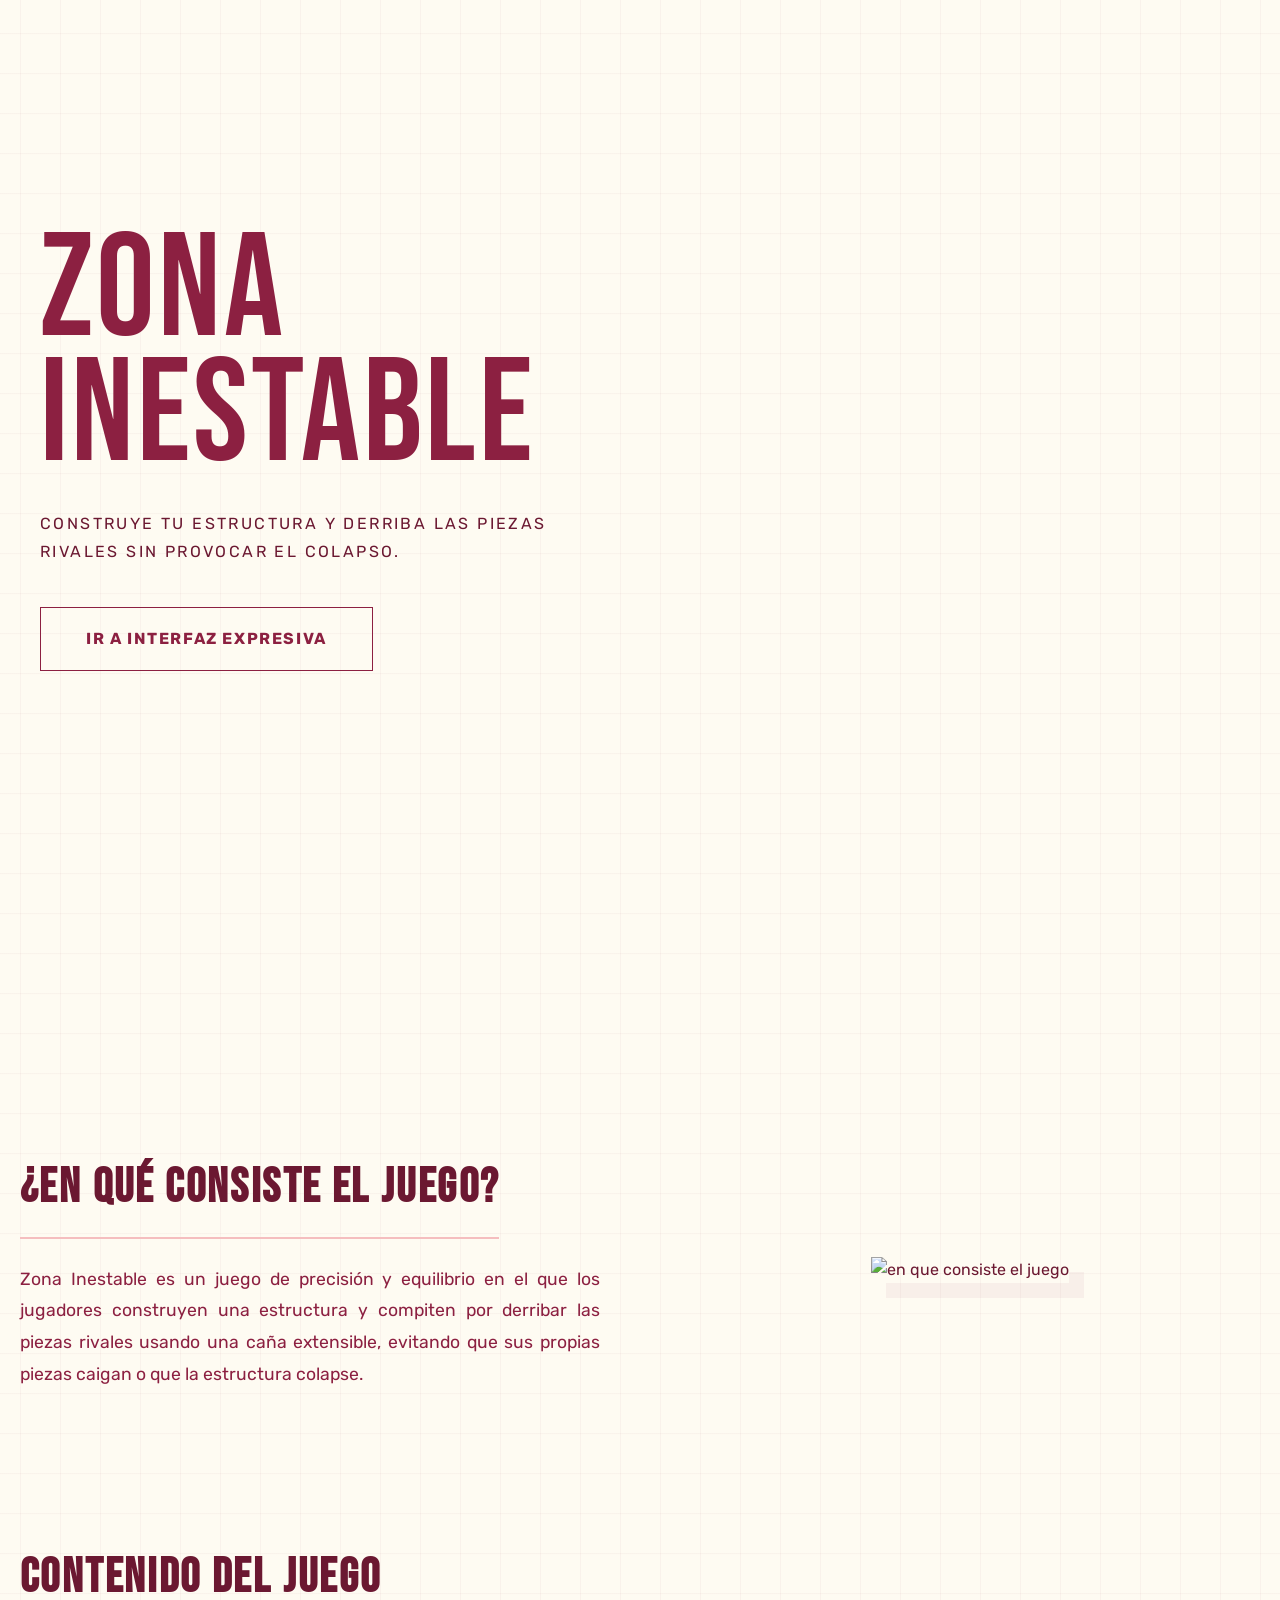
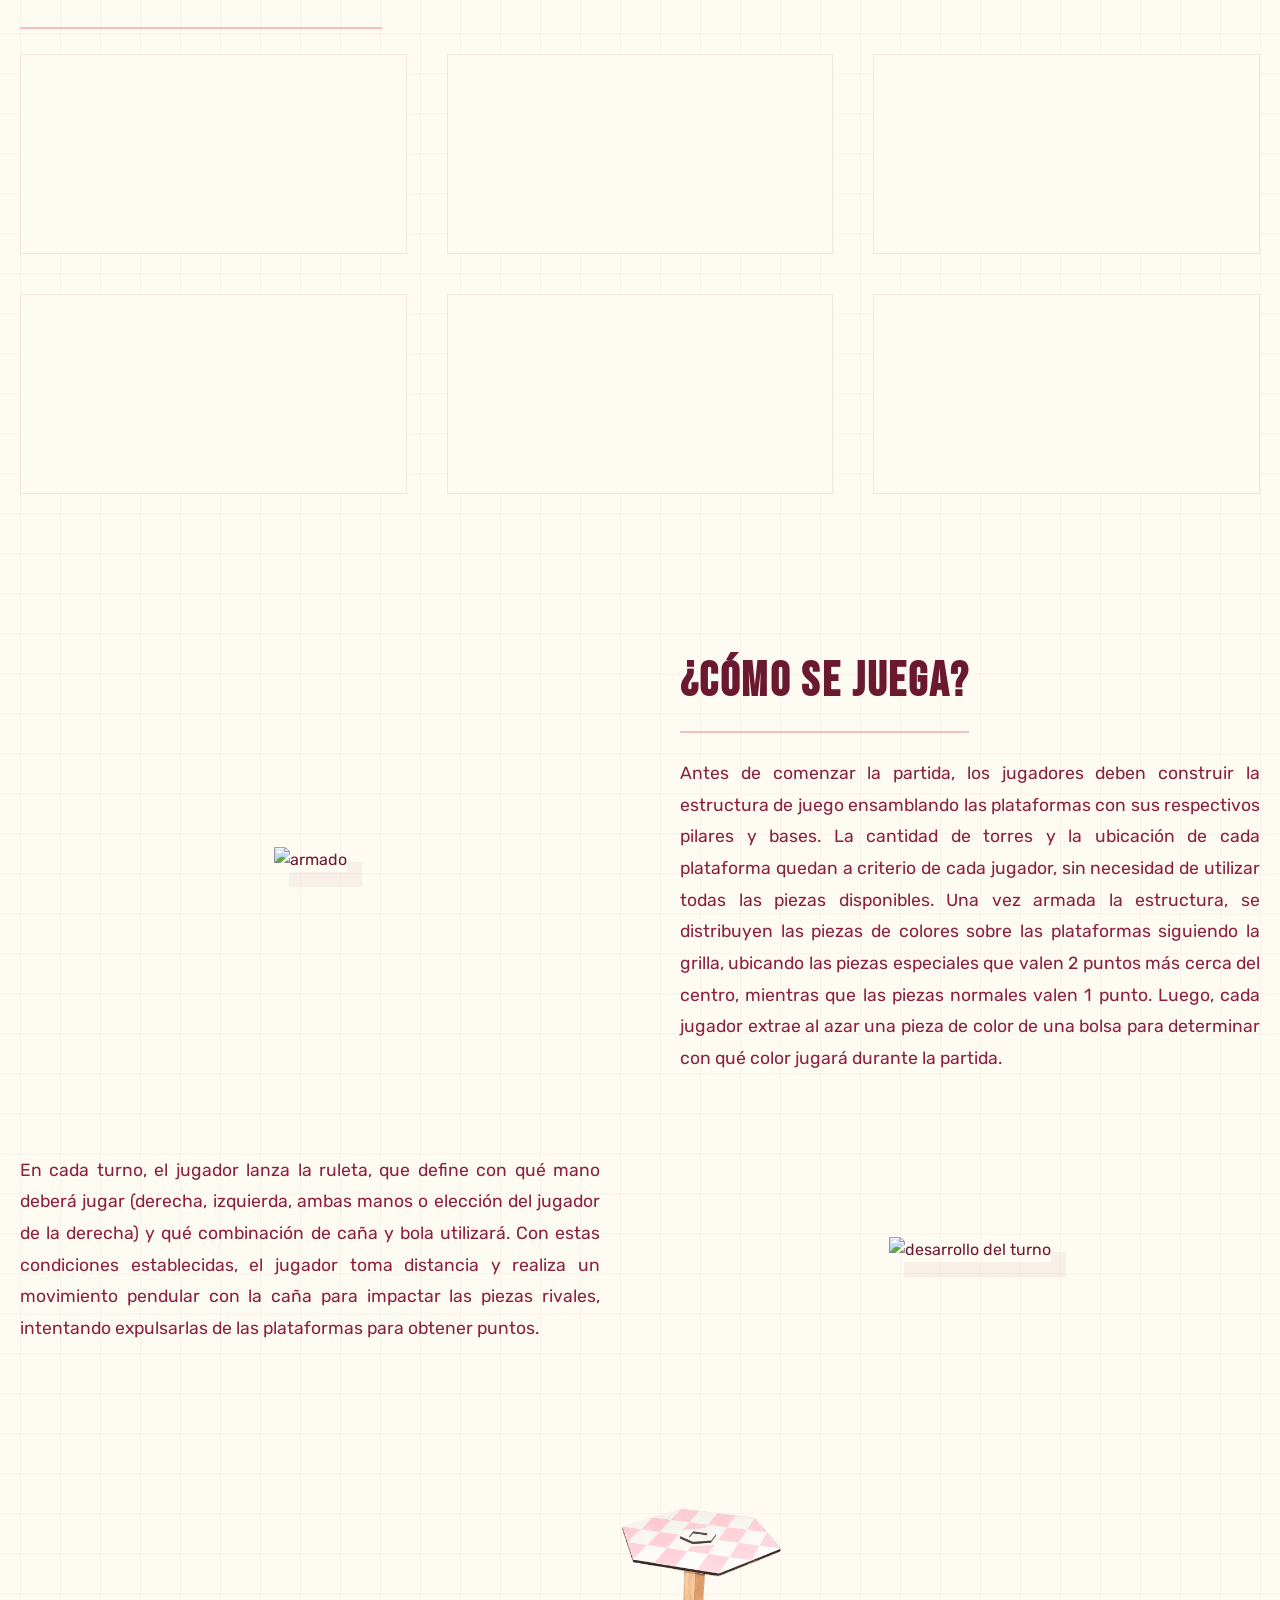
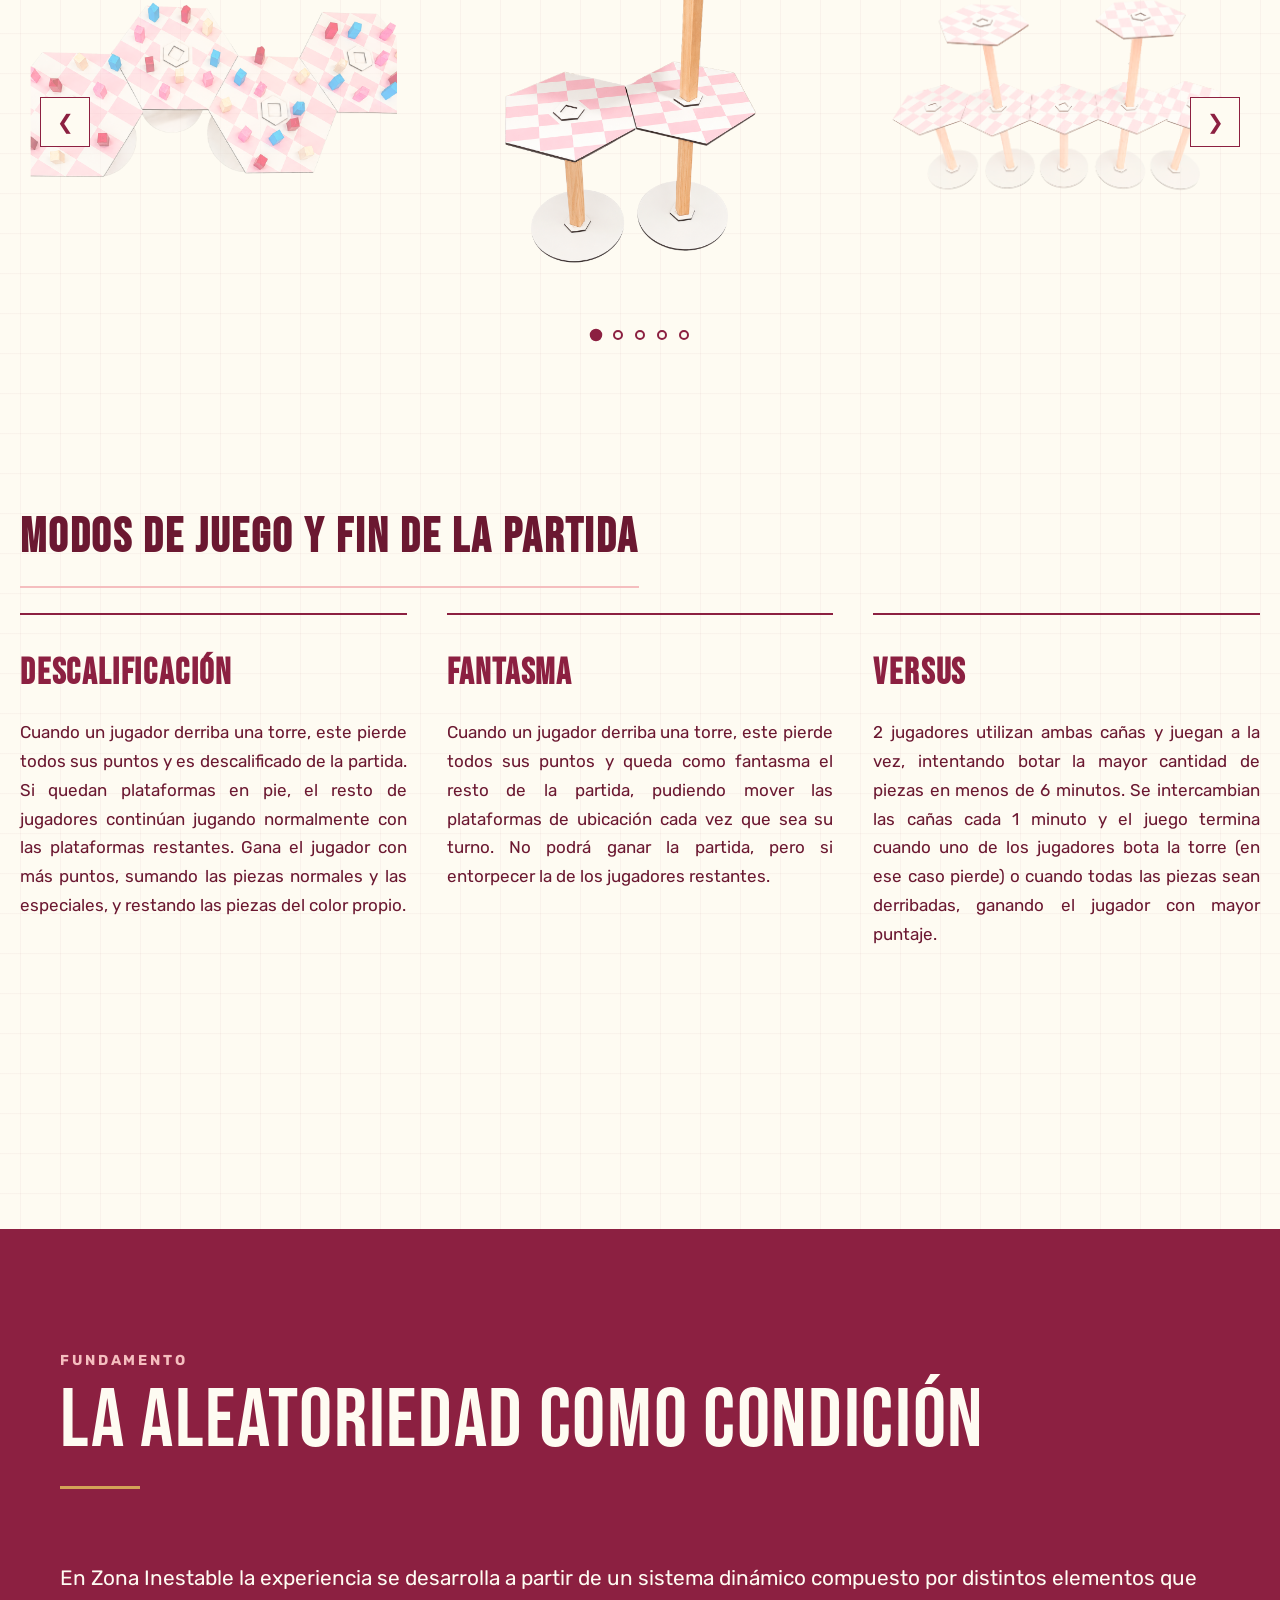
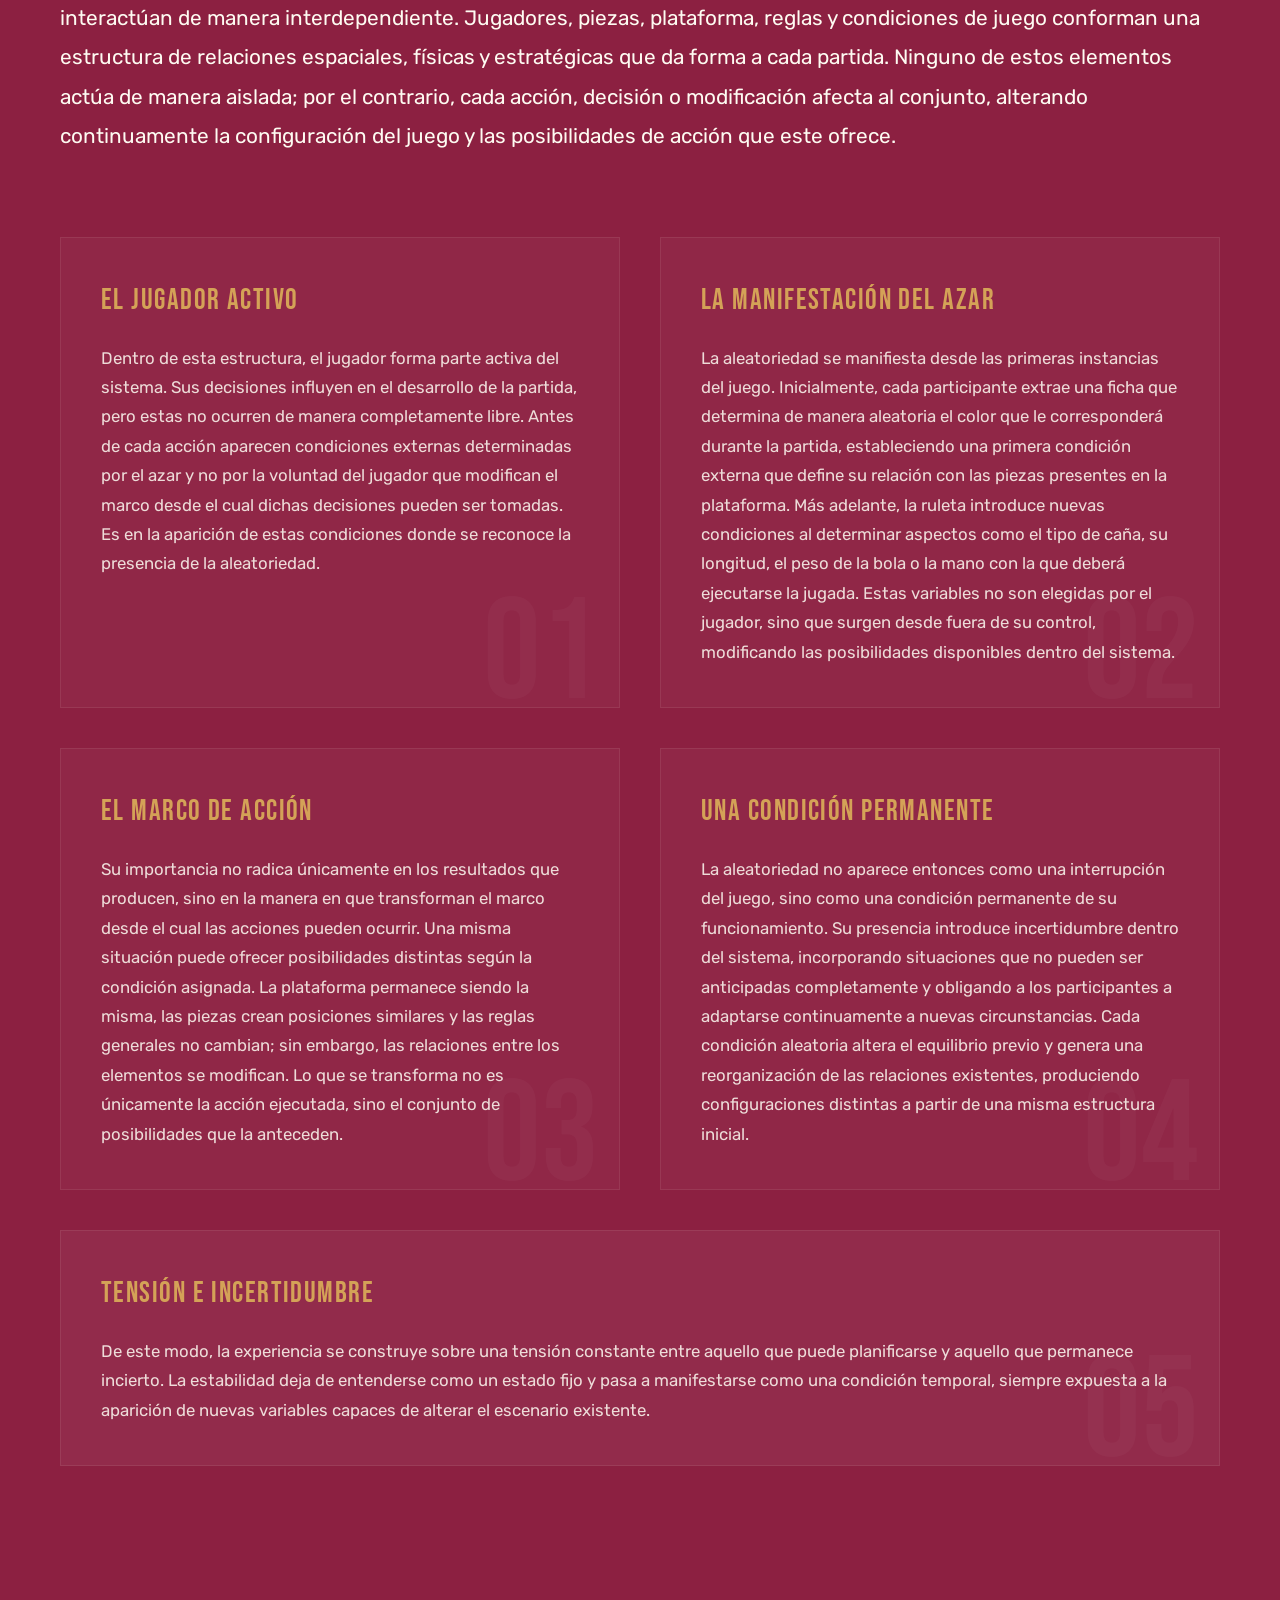
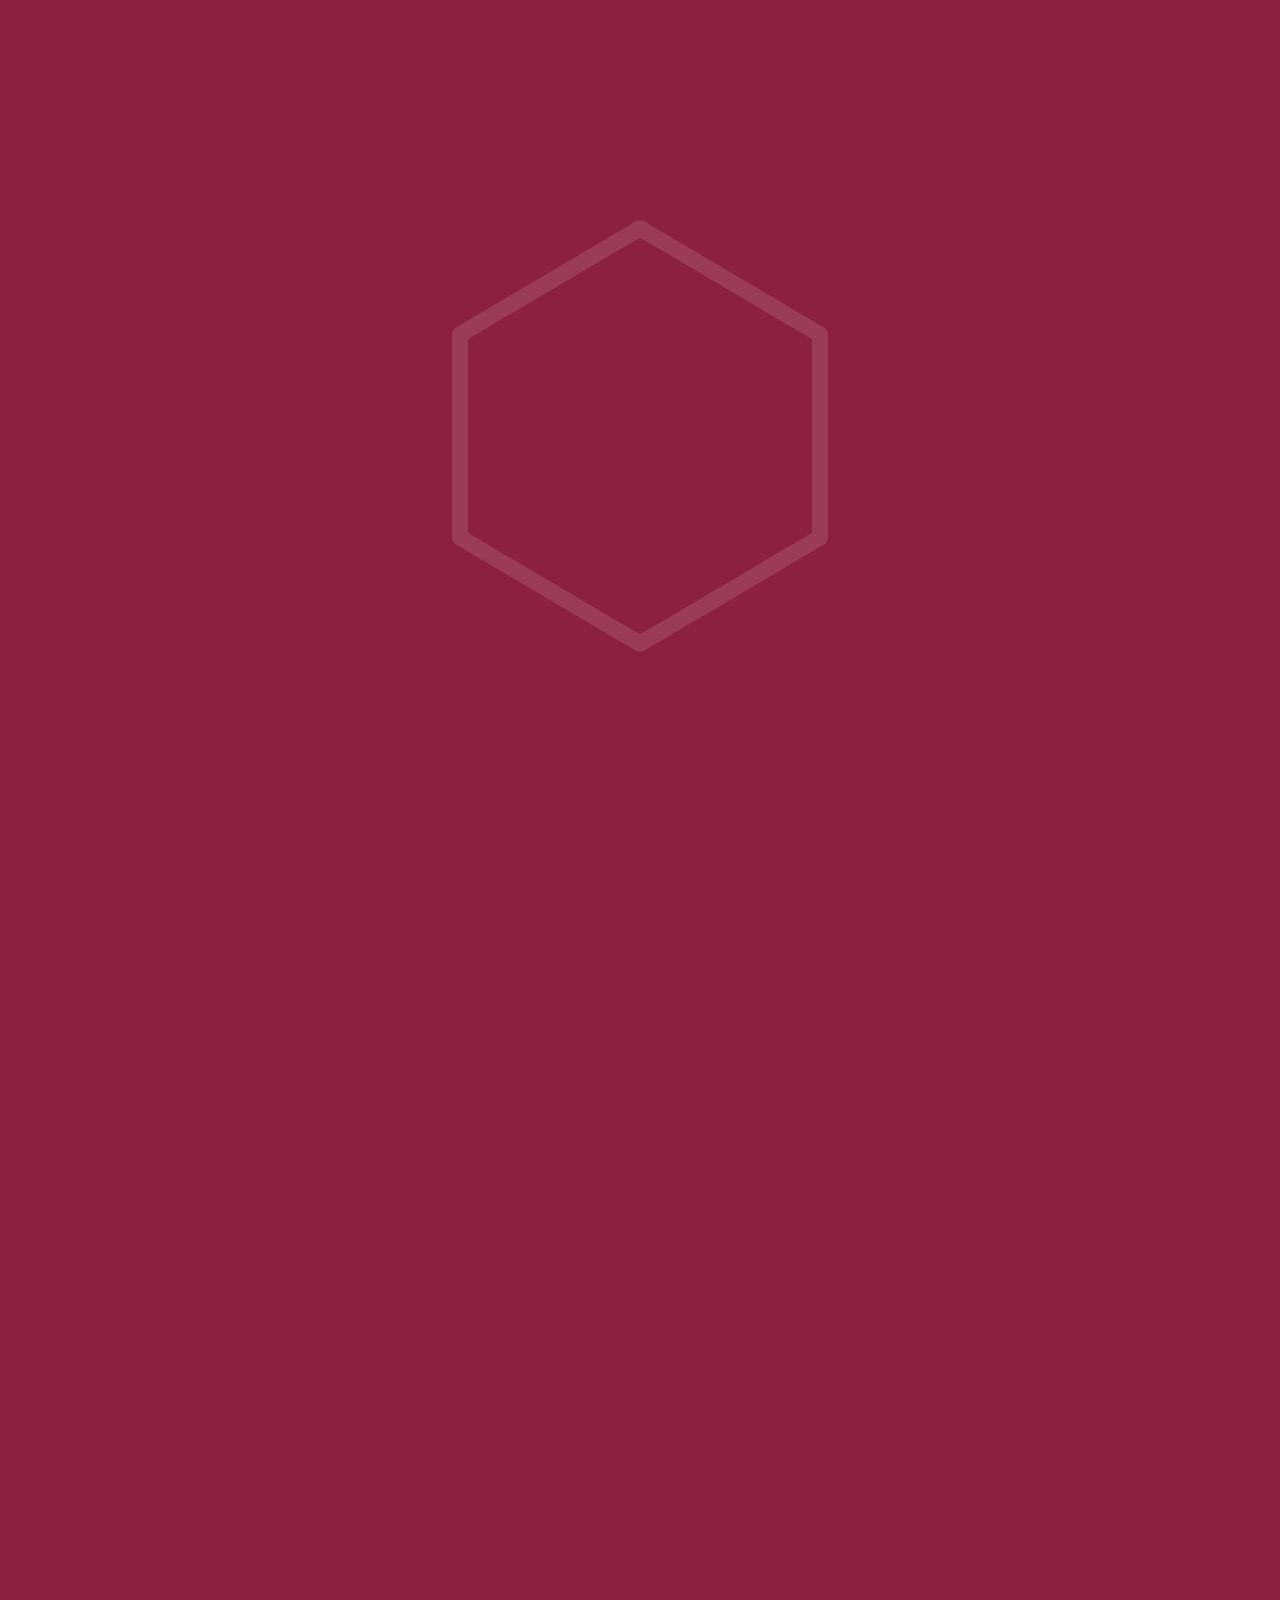
==== commit c70322cb: "commit 5" ====
--- a/index.html
+++ b/index.html
@@ -53,7 +53,7 @@
                 <p class="hero-subtitle">
                     Construye tu estructura y derriba las piezas rivales sin provocar el colapso.
                 </p>
-                <a href="juego.html" class="btn hero-btn">IR A LA EXPERIENCIA INTERACTIVA</a>
+                <a href="juego.html" class="btn hero-btn">IR A INTERFAZ EXPRESIVA</a>
             </div>
         </div>
         <div id="contenedor-torre-3d"></div>
@@ -243,7 +243,7 @@
           </svg>
 
           <div id="boton-portal" class="portal-enlace">
-            <span class="texto-entrar">EXPERIENCIA<br>INTERACTIVA</span>
+            <span class="texto-entrar">IR A INTERFAZ<br>EXPRESIVA</span>
           </div>
 
         </div>
--- a/style.css
+++ b/style.css
@@ -10,6 +10,29 @@
 html {
     scroll-behavior: smooth;
     scroll-padding-top: 80px;
+    scrollbar-width: thin;
+    scrollbar-color: #8C2041 #FEFBF2;
+}
+
+/* Personalización del Scrollbar General (Chrome, Edge, Safari, Opera) */
+::-webkit-scrollbar {
+    width: 10px;
+    height: 10px;
+}
+
+::-webkit-scrollbar-track {
+    background: #FEFBF2;
+    border-left: 1px solid rgba(140, 32, 65, 0.08);
+}
+
+::-webkit-scrollbar-thumb {
+    background: #8C2041;
+    border-radius: 5px;
+    border: 2px solid #FEFBF2;
+}
+
+::-webkit-scrollbar-thumb:hover {
+    background: #6B1831;
 }
 
 /* ================================= */
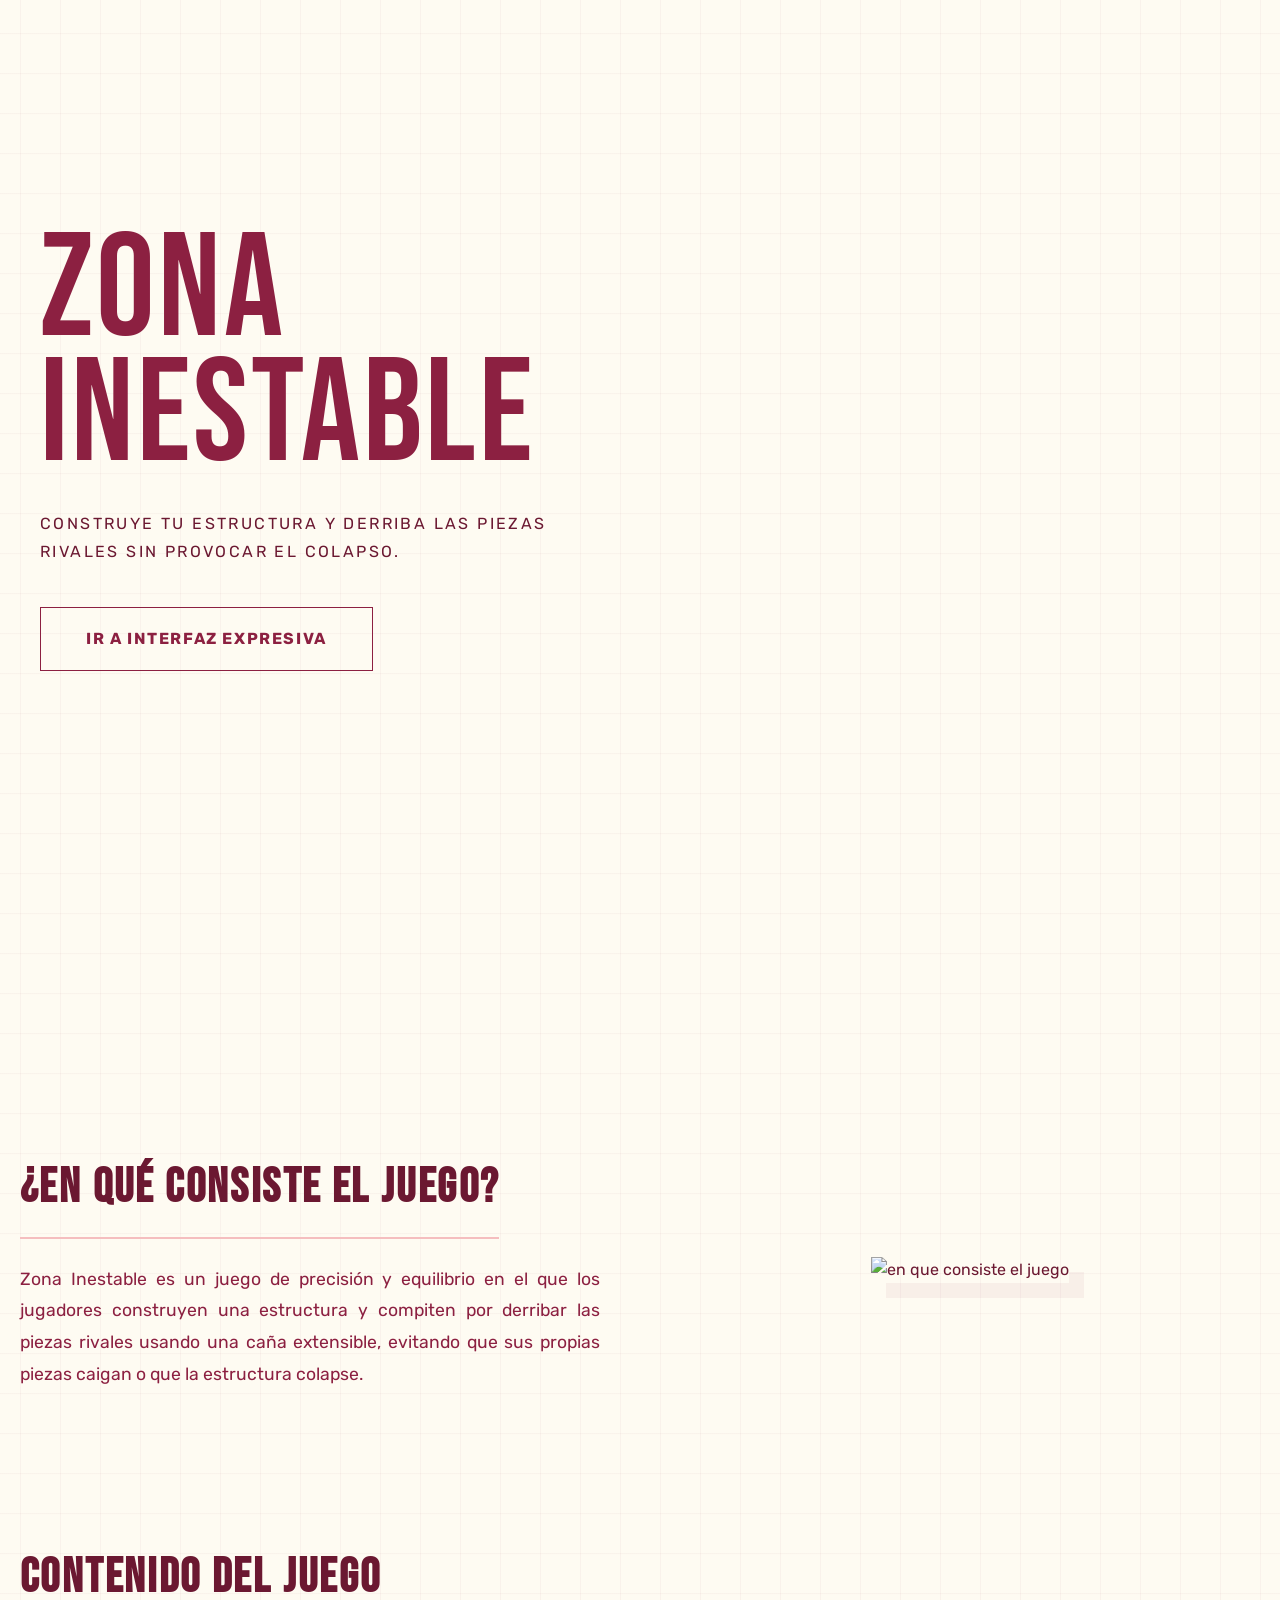
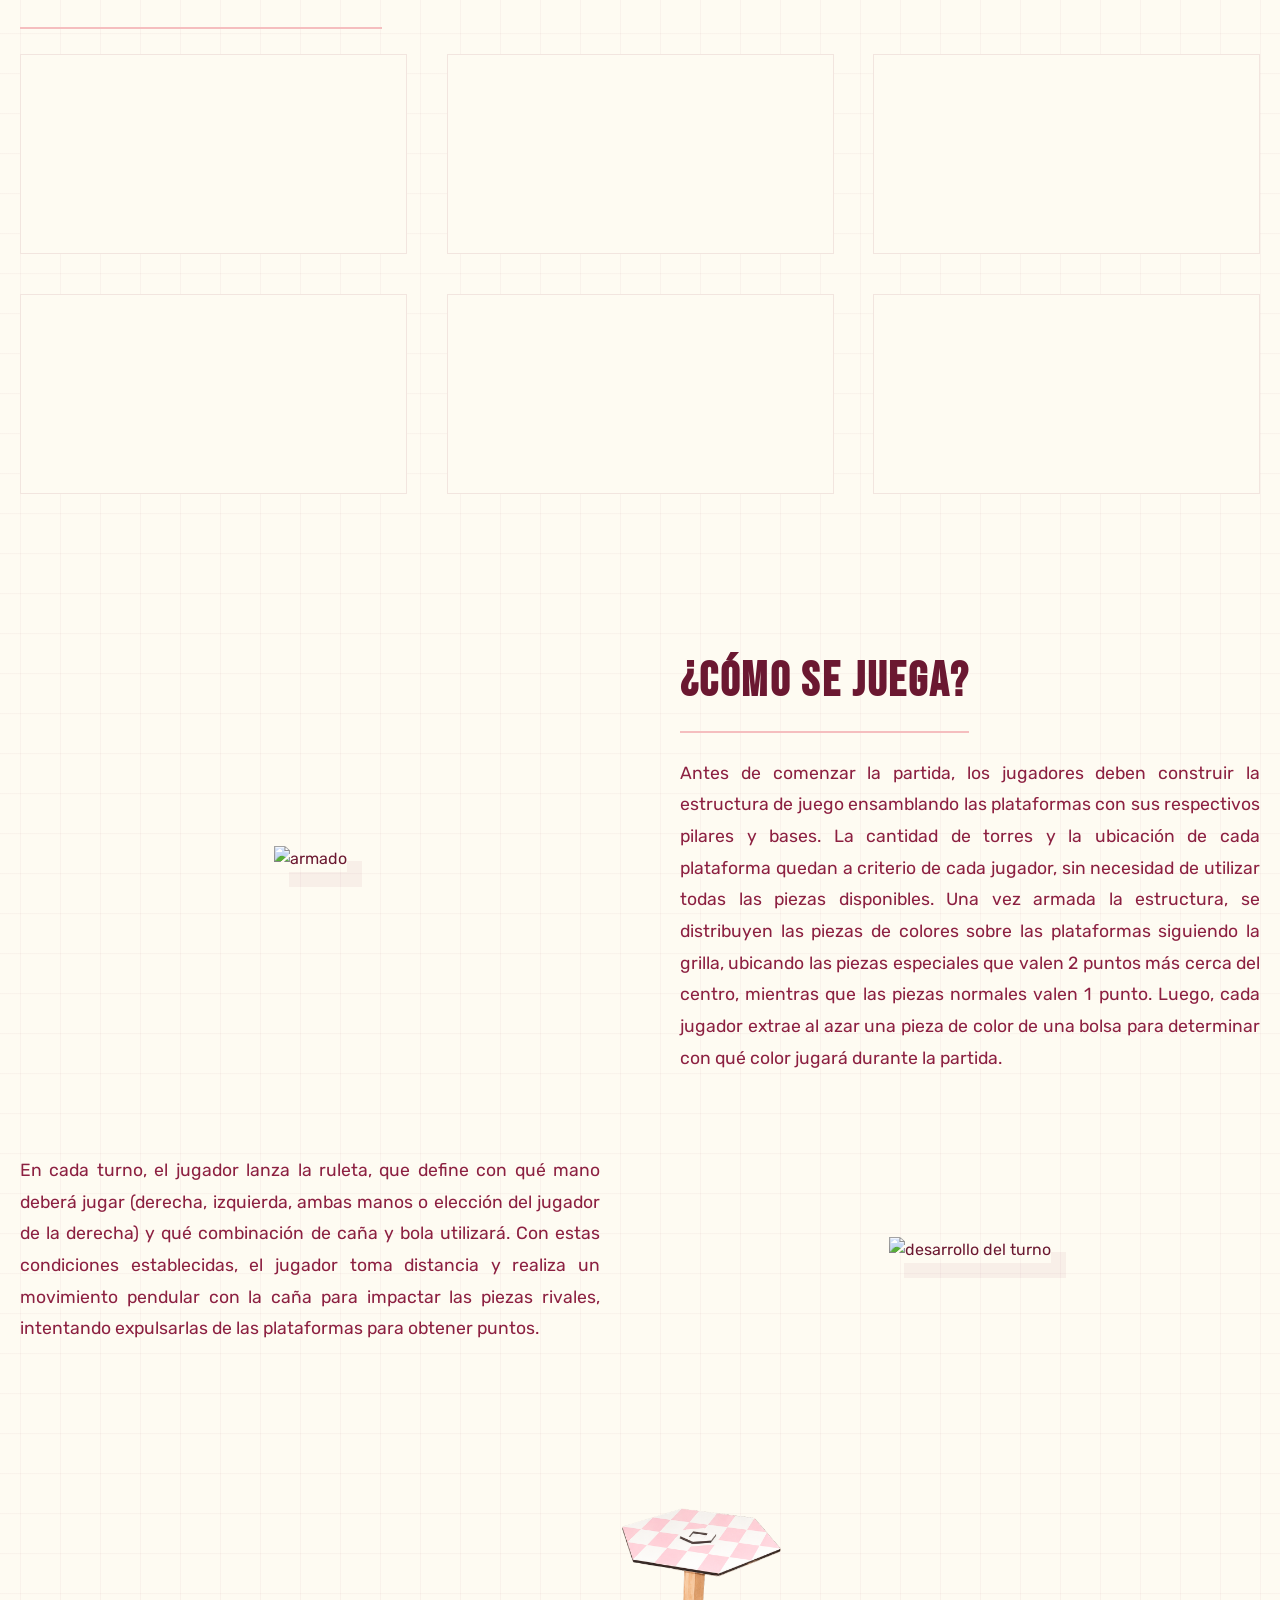
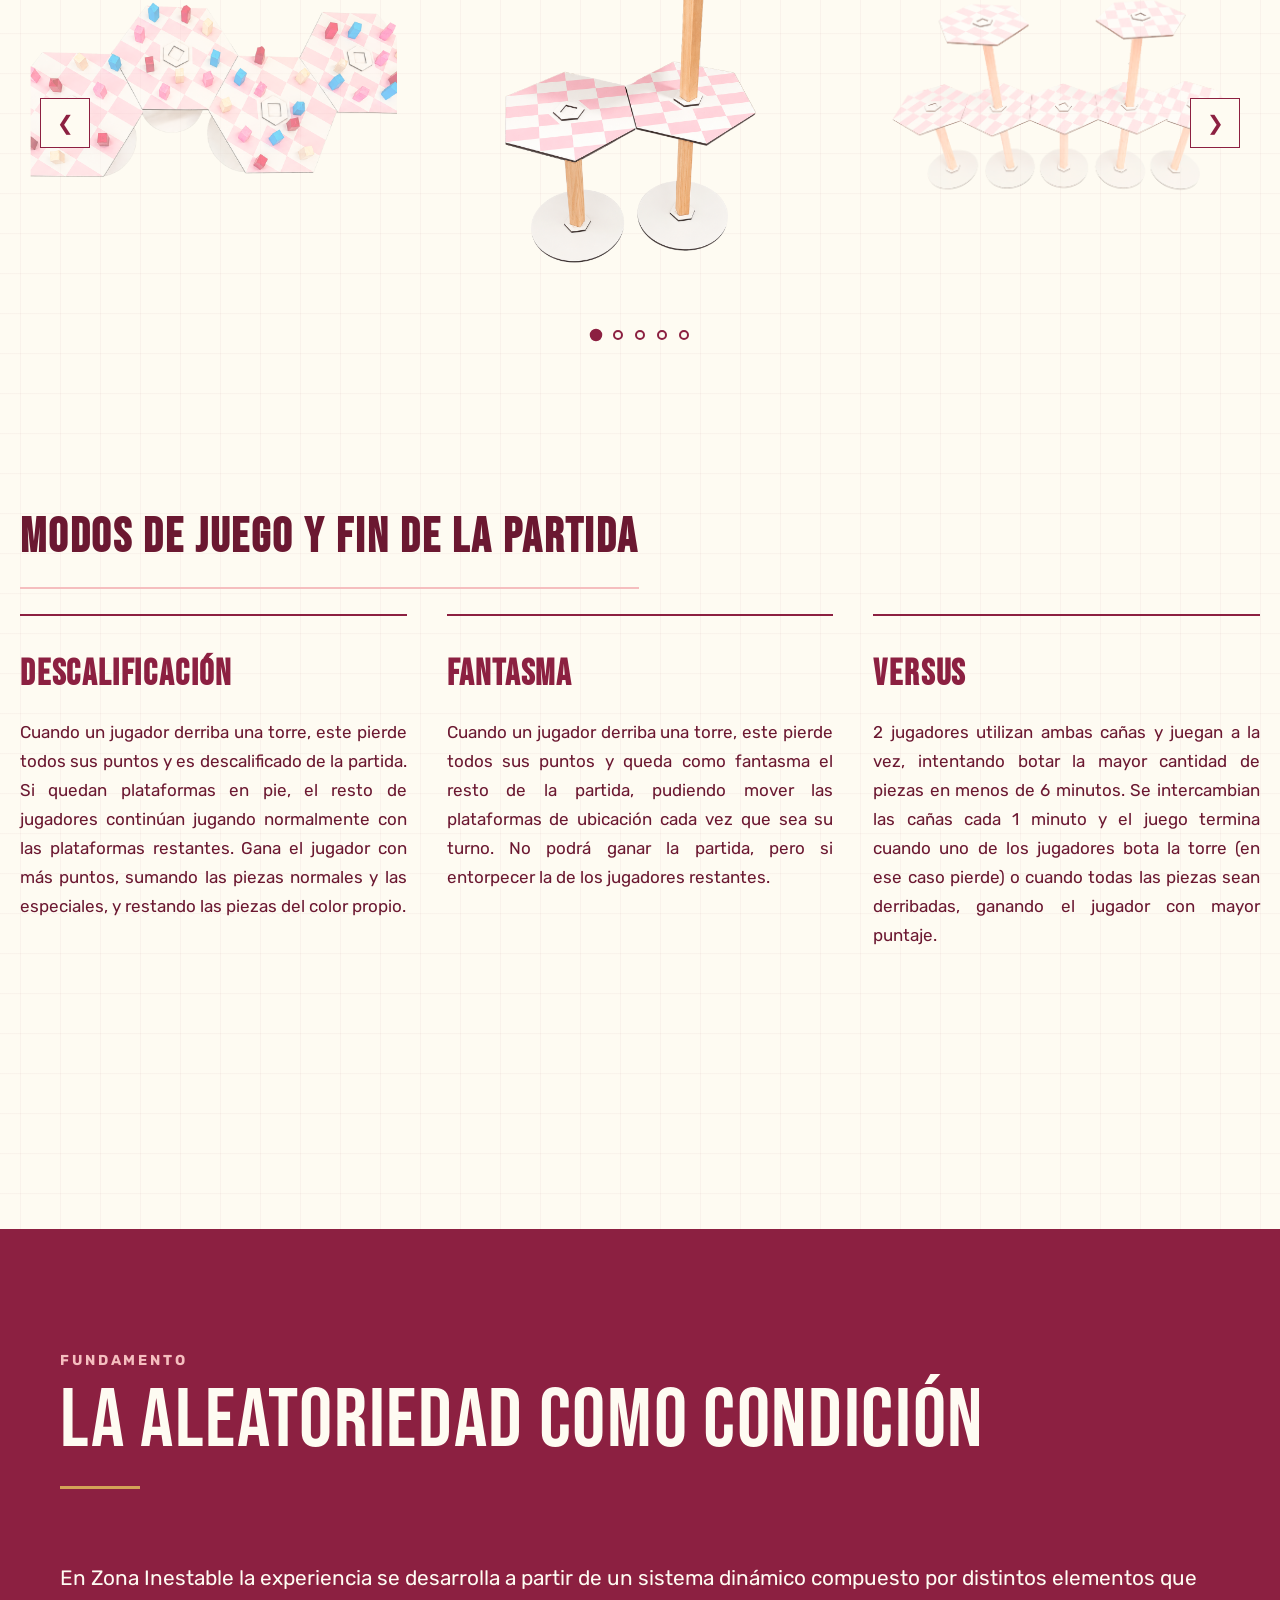
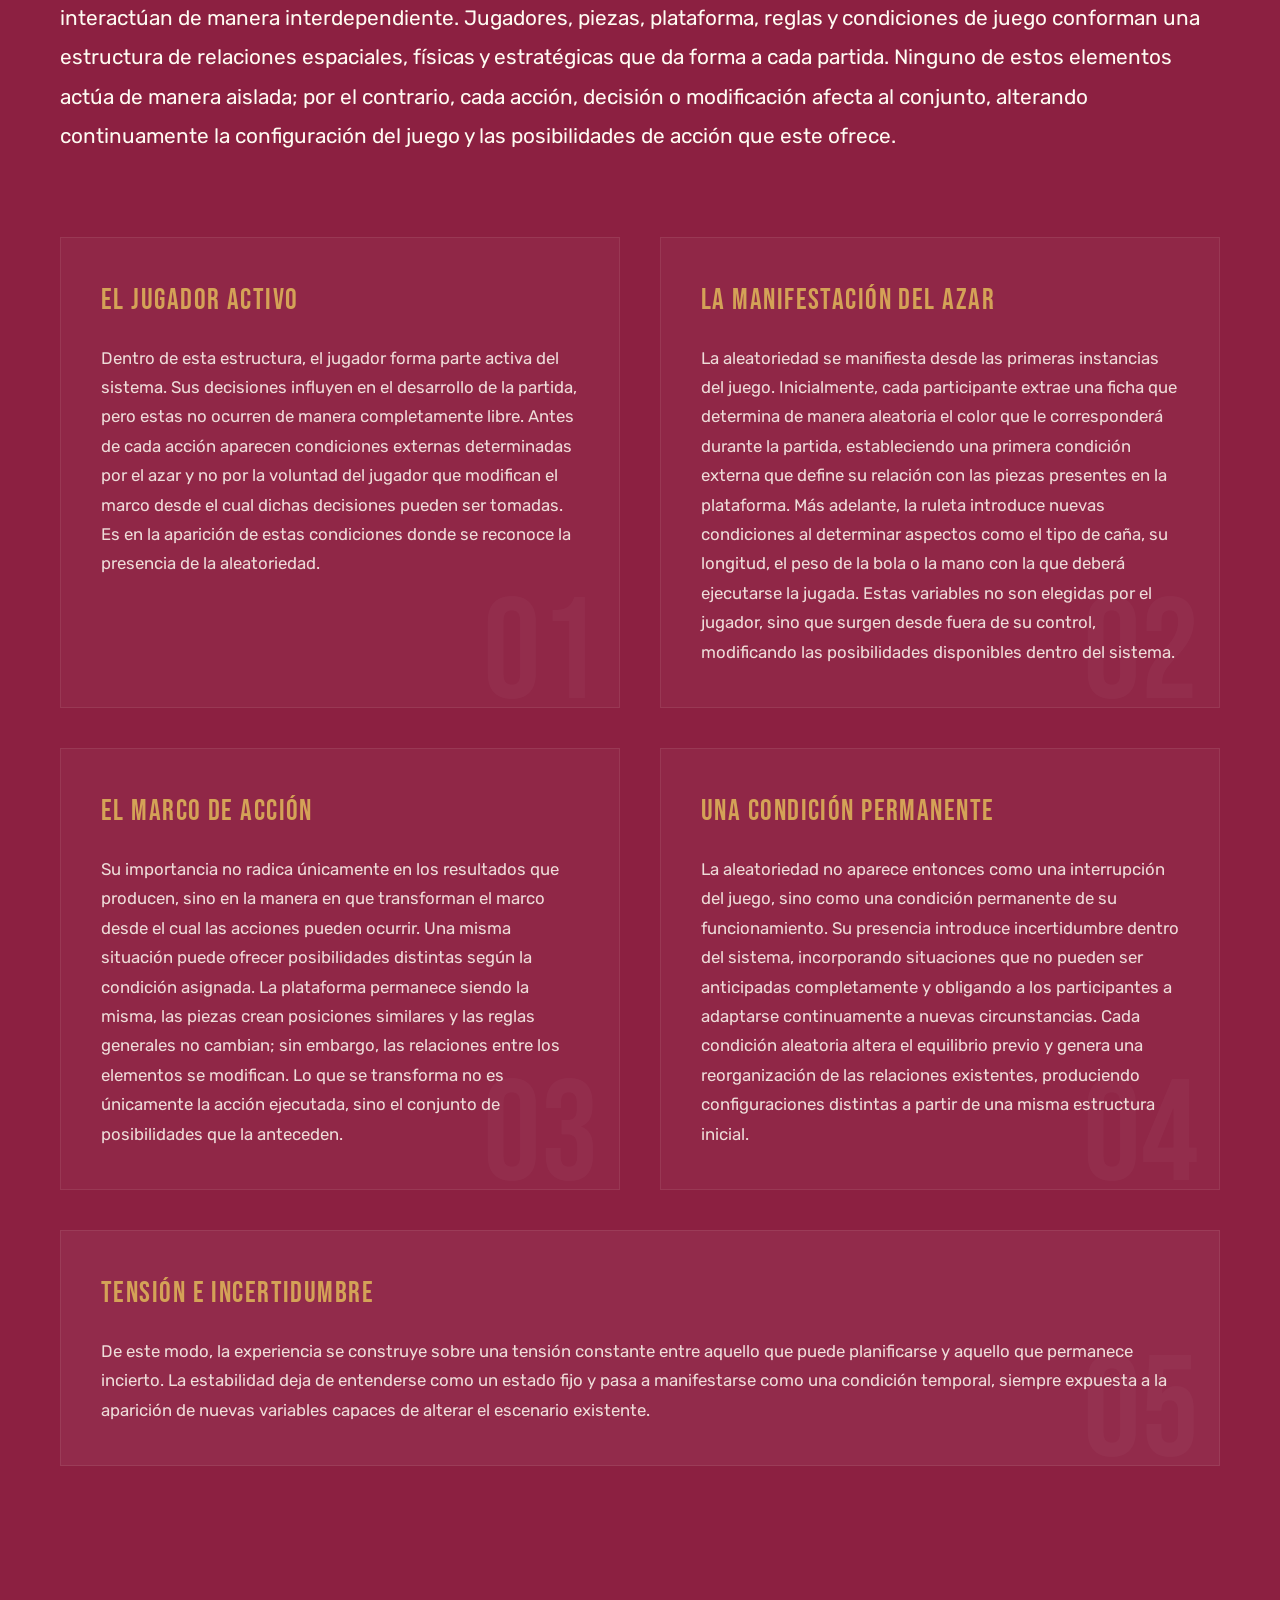
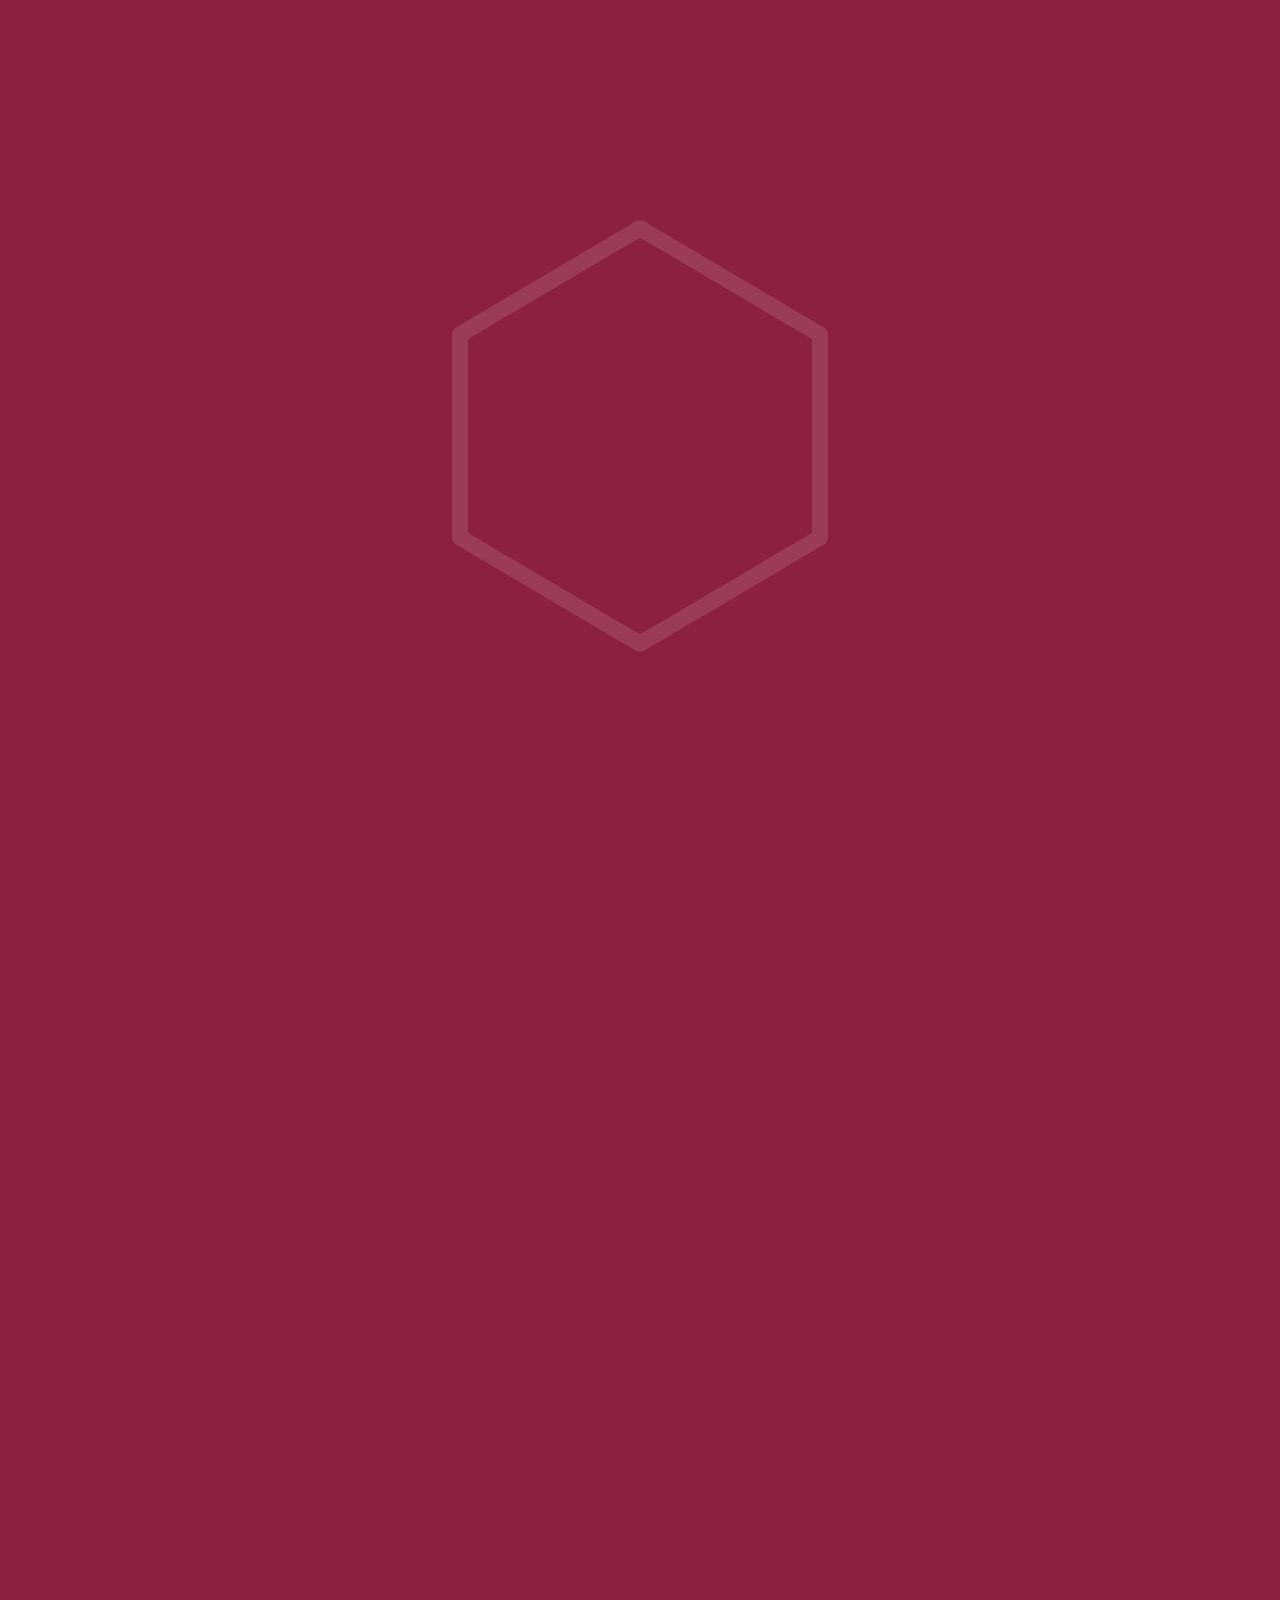
==== commit e2dec6a7: "commit 6" ====
--- a/index.html
+++ b/index.html
@@ -13,7 +13,7 @@
         }
     </script>
     
-    <link rel="stylesheet" href="style.css?v=1.2">
+    <link rel="stylesheet" href="style.css?v=1.3">
 </head>
 <body>
 
@@ -25,6 +25,11 @@
             <div class="loader-top"></div>
         </div>
         <div class="loading-title">CARGANDO EXPERIENCIA</div>
+        <div class="loading-subtitle">
+            La estabilidad es temporal.<br>
+            Cada nueva pieza transformará<br>
+            el equilibrio de la estructura.
+        </div>
     </div>
 
     <nav class="franja-nav" id="main-nav">
--- a/style.css
+++ b/style.css
@@ -1076,10 +1076,14 @@
 
 .loading-subtitle {
     font-family: 'Rubik', sans-serif;
-    font-size: 13px;
+    font-size: 12px;
+    font-style: italic;
     color: #6B1831;
-    opacity: 0.7;
+    opacity: 0.55;
     letter-spacing: 0.05em;
+    line-height: 1.6;
+    text-align: center;
+    margin-top: 10px;
 }
 
 @keyframes pulseText {
@@ -1101,3 +1105,33 @@
         font-size: 23px; /* Escala proporcional para televisores de gran formato o 4K */
     }
 }
+
+/* ================================================= */
+/* OPTIMIZACIONES DE RENDIMIENTO Y REDUCCIÓN DE PARPADEO */
+/* ================================================= */
+.scroll-section,
+.bloque-imagen img,
+.tarjeta-carrusel img,
+.item-3d,
+.item-3d canvas,
+#contenedor-torre-3d canvas {
+    /* Forzar creación de capa de composición en la GPU (Hardware Acceleration) */
+    transform: translate3d(0, 0, 0);
+    -webkit-transform: translate3d(0, 0, 0);
+    backface-visibility: hidden;
+    -webkit-backface-visibility: hidden;
+    perspective: 1000px;
+    -webkit-perspective: 1000px;
+    
+    /* Prevenir parpadeos WebKit al renderizar transformaciones tridimensionales */
+    -webkit-font-smoothing: antialiased;
+    
+    /* Declarar intenciones de animación para evitar renderizados y repintados repentinos */
+    will-change: transform;
+}
+
+/* Evitar parpadeos en los GIFs al cambiar de visibilidad en transiciones */
+.bloque-imagen img {
+    image-rendering: -webkit-optimize-contrast;
+    image-rendering: auto;
+}
